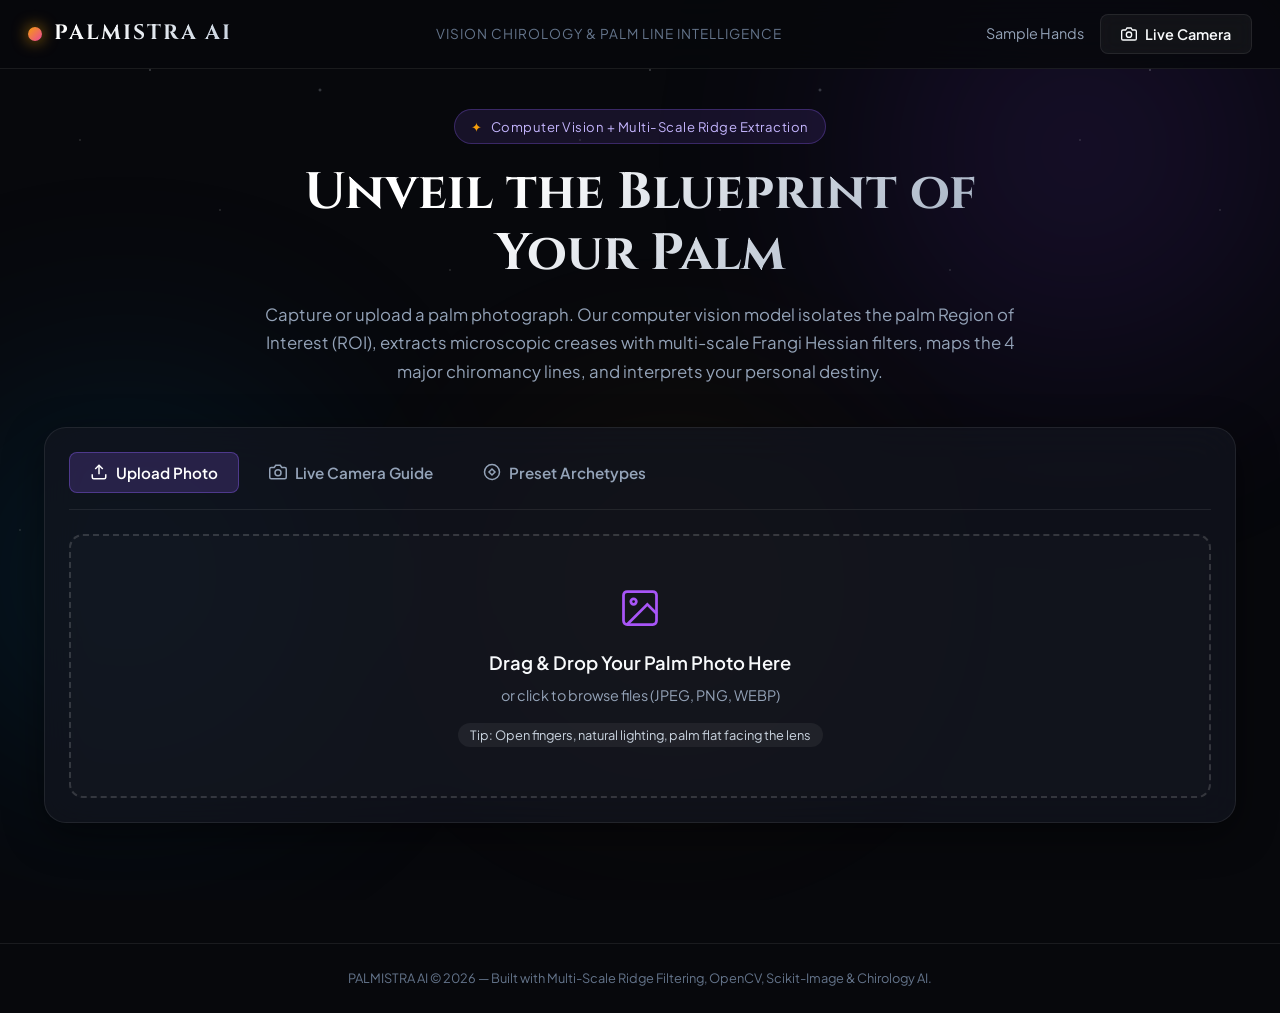
==== frontend/index.html @ b59d14ee "first commit" ====
<!DOCTYPE html>
<html lang="en">
<head>
  <meta charset="UTF-8">
  <meta name="viewport" content="width=device-width, initial-scale=1.0">
  <title>Palmistra AI | Celestial Palm Reading & Chirology Vision Model</title>
  <meta name="description" content="AI-powered palm reading model utilizing computer vision, multi-scale Frangi crease detection, and authentic chiromancy interpretation.">
  <link rel="preconnect" href="https://fonts.googleapis.com">
  <link rel="preconnect" href="https://fonts.gstatic.com" crossorigin>
  <link href="https://fonts.googleapis.com/css2?family=Cinzel:wght@400;600;700;900&family=Plus+Jakarta+Sans:wght@300;400;500;600;700&display=swap" rel="stylesheet">
  <link rel="stylesheet" href="style.css">
</head>
<body>
  <!-- Ambient Cosmic Background -->
  <div class="cosmos-bg">
    <div class="nebula nebula-1"></div>
    <div class="nebula nebula-2"></div>
    <div class="nebula nebula-3"></div>
    <div class="stars-particle-grid"></div>
  </div>

  <!-- Navigation Header -->
  <header class="app-header">
    <div class="header-content">
      <div class="brand-badge">
        <span class="celestial-orb"></span>
        <span class="brand-title">PALMISTRA AI</span>
      </div>
      <div class="header-tagline">Vision Chirology & Palm Line Intelligence</div>
      <div class="header-actions">
        <a href="#samples-section" class="nav-link">Sample Hands</a>
        <button id="btn-open-camera" class="btn-secondary">
          <svg width="16" height="16" viewBox="0 0 24 24" fill="none" stroke="currentColor" stroke-width="2"><path d="M23 19a2 2 0 0 1-2 2H3a2 2 0 0 1-2-2V8a2 2 0 0 1 2-2h4l2-3h6l2 3h4a2 2 0 0 1 2 2z"></path><circle cx="12" cy="13" r="4"></circle></svg>
          Live Camera
        </button>
      </div>
    </div>
  </header>

  <!-- Main Container -->
  <main class="main-container">

    <!-- Hero Intro Section -->
    <section class="hero-section">
      <div class="hero-pill">
        <span class="pill-sparkle">✦</span>
        <span>Computer Vision + Multi-Scale Ridge Extraction</span>
      </div>
      <h1 class="hero-heading">Unveil the Blueprint of Your Palm</h1>
      <p class="hero-description">
        Capture or upload a palm photograph. Our computer vision model isolates the palm Region of Interest (ROI), extracts microscopic creases with multi-scale Frangi Hessian filters, maps the 4 major chiromancy lines, and interprets your personal destiny.
      </p>
    </section>

    <!-- Interactive Input Hub -->
    <section class="input-hub" id="input-section">
      <div class="input-tabs">
        <button class="tab-btn active" id="tab-upload">
          <svg width="18" height="18" viewBox="0 0 24 24" fill="none" stroke="currentColor" stroke-width="2"><path d="M21 15v4a2 2 0 0 1-2 2H5a2 2 0 0 1-2-2v-4"></path><polyline points="17 8 12 3 7 8"></polyline><line x1="12" y1="3" x2="12" y2="15"></line></svg>
          Upload Photo
        </button>
        <button class="tab-btn" id="tab-camera">
          <svg width="18" height="18" viewBox="0 0 24 24" fill="none" stroke="currentColor" stroke-width="2"><path d="M23 19a2 2 0 0 1-2 2H3a2 2 0 0 1-2-2V8a2 2 0 0 1 2-2h4l2-3h6l2 3h4a2 2 0 0 1 2 2z"></path><circle cx="12" cy="13" r="4"></circle></svg>
          Live Camera Guide
        </button>
        <button class="tab-btn" id="tab-samples">
          <svg width="18" height="18" viewBox="0 0 24 24" fill="none" stroke="currentColor" stroke-width="2"><circle cx="12" cy="12" r="10"></circle><polygon points="12 8 8 12 12 16 16 12 12 8"></polygon></svg>
          Preset Archetypes
        </button>
      </div>

      <!-- Upload Panel -->
      <div class="tab-panel active" id="panel-upload">
        <div class="drop-zone" id="drop-zone">
          <input type="file" id="file-input" accept="image/*" class="file-hidden-input">
          <div class="drop-zone-icon">
            <svg width="44" height="44" viewBox="0 0 24 24" fill="none" stroke="currentColor" stroke-width="1.5"><rect x="3" y="3" width="18" height="18" rx="2" ry="2"></rect><circle cx="8.5" cy="8.5" r="1.5"></circle><polyline points="21 15 16 10 5 21"></polyline></svg>
          </div>
          <div class="drop-zone-title">Drag & Drop Your Palm Photo Here</div>
          <div class="drop-zone-subtitle">or click to browse files (JPEG, PNG, WEBP)</div>
          <div class="drop-zone-hint">
            <span>Tip: Open fingers, natural lighting, palm flat facing the lens</span>
          </div>
        </div>
      </div>

      <!-- Camera Panel -->
      <div class="tab-panel" id="panel-camera">
        <div class="camera-viewport-container">
          <video id="camera-feed" autoplay playsinline muted></video>
          <!-- Palm Alignment Overlay Guide -->
          <div class="palm-guide-overlay">
            <svg class="hand-silhouette-svg" viewBox="0 0 400 500">
              <path d="M 200 450 C 170 450, 160 380, 160 350 C 130 350, 100 330, 90 270 C 80 210, 110 180, 130 190 C 130 150, 140 100, 165 95 C 185 90, 190 140, 195 160 C 200 130, 205 70, 225 65 C 245 60, 250 120, 250 160 C 260 130, 275 85, 295 90 C 315 95, 310 150, 305 185 C 325 180, 345 190, 345 230 C 345 270, 320 350, 240 350 C 240 380, 230 450, 200 450 Z" 
                    fill="none" stroke="rgba(245, 166, 35, 0.65)" stroke-width="2" stroke-dasharray="8 6"/>
              <circle cx="200" cy="270" r="50" fill="none" stroke="rgba(6, 182, 212, 0.5)" stroke-width="1.5" stroke-dasharray="4 4"/>
              <text x="200" y="275" text-anchor="middle" fill="rgba(255,255,255,0.7)" font-size="12" font-family="sans-serif">Align Palm Center</text>
            </svg>
          </div>
          <div class="camera-controls">
            <button id="btn-start-camera" class="btn-primary">
              <svg width="16" height="16" viewBox="0 0 24 24" fill="none" stroke="currentColor" stroke-width="2"><polygon points="5 3 19 12 5 21 5 3"></polygon></svg>
              Start Camera
            </button>
            <button id="btn-capture-photo" class="btn-primary highlight" style="display:none;">
              <span class="btn-shimmer"></span>
              <svg width="18" height="18" viewBox="0 0 24 24" fill="none" stroke="currentColor" stroke-width="2"><circle cx="12" cy="12" r="10"></circle><circle cx="12" cy="12" r="3"></circle></svg>
              Capture & Read Palm
            </button>
            <button id="btn-stop-camera" class="btn-ghost" style="display:none;">Stop</button>
          </div>
        </div>
      </div>

      <!-- Preset Archetypes Panel -->
      <div class="tab-panel" id="panel-samples">
        <div class="samples-grid" id="samples-section">
          <!-- Earth Sample Card -->
          <div class="sample-card" data-sample="earth">
            <div class="sample-thumbnail">
              <img src="/samples/sample_earth_palm.png" alt="Earth Palm Archetype" loading="lazy">
              <span class="element-tag tag-earth">Earth</span>
            </div>
            <div class="sample-details">
              <h4>Earth Hand Archetype</h4>
              <p>Square palm with deep grounding lines, steady Life trajectory, and pragmatic stability.</p>
              <button class="btn-sample-select">Analyze Sample ✦</button>
            </div>
          </div>

          <!-- Air Sample Card -->
          <div class="sample-card" data-sample="air">
            <div class="sample-thumbnail">
              <img src="/samples/sample_air_palm.png" alt="Air Palm Archetype" loading="lazy">
              <span class="element-tag tag-air">Air</span>
            </div>
            <div class="sample-details">
              <h4>Air Hand Archetype</h4>
              <p>Balanced palm with an imaginative sloping Head line, gifted communicator, and sharp mental clarity.</p>
              <button class="btn-sample-select">Analyze Sample ✦</button>
            </div>
          </div>

          <!-- Fire Sample Card -->
          <div class="sample-card" data-sample="fire">
            <div class="sample-thumbnail">
              <img src="/samples/sample_fire_palm.png" alt="Fire Palm Archetype" loading="lazy">
              <span class="element-tag tag-fire">Fire</span>
            </div>
            <div class="sample-details">
              <h4>Fire Hand Archetype</h4>
              <p>Dynamic proportion, passionate Mount of Venus vitality, ambitious Fate trajectory, and bold leadership.</p>
              <button class="btn-sample-select">Analyze Sample ✦</button>
            </div>
          </div>
        </div>
      </div>
    </section>

    <!-- Scanning & Progress Animation Modal -->
    <div class="scanner-modal" id="scanner-modal" style="display:none;">
      <div class="scanner-card">
        <div class="scanner-orb-wrapper">
          <div class="scanner-orb"></div>
          <div class="scanner-beam"></div>
        </div>
        <h3 class="scanner-title">Scanning Palm Creases...</h3>
        <p class="scanner-status" id="scanner-status">Applying multi-scale Frangi Hessian ridge filtering...</p>
        <div class="scanner-progress-bar">
          <div class="scanner-progress-fill" id="scanner-progress-fill"></div>
        </div>
      </div>
    </div>

    <!-- Results Dashboard Section -->
    <section class="results-dashboard" id="results-dashboard" style="display:none;">
      
      <!-- Top Overview Bar -->
      <div class="results-header-card">
        <div class="elemental-archetype-box">
          <div class="archetype-badge-container">
            <span class="archetype-icon" id="res-element-icon">🔥</span>
            <div>
              <div class="archetype-eyebrow">DOMINANT ELEMENT</div>
              <h2 class="archetype-title" id="res-archetype-title">Fire Hand Archetype</h2>
            </div>
          </div>
          <p class="archetype-motto" id="res-archetype-motto">"Passionate courage, magnetic leadership, and radiant inspiration."</p>
          <div class="strengths-chips" id="res-strengths-chips">
            <!-- Dynamic Chips -->
          </div>
        </div>

        <div class="harmony-score-box">
          <div class="harmony-circle-gauge">
            <svg viewBox="0 0 100 100" class="circle-svg">
              <circle class="circle-bg" cx="50" cy="50" r="42"></circle>
              <circle class="circle-fill" id="gauge-harmony-fill" cx="50" cy="50" r="42"></circle>
            </svg>
            <div class="circle-text">
              <span class="circle-number" id="res-overall-harmony">88</span>
              <span class="circle-label">HARMONY</span>
            </div>
          </div>
          <div class="harmony-metrics-stack">
            <div class="mini-metric">
              <span class="metric-name">Vitality</span>
              <div class="mini-bar"><div class="mini-fill fill-life" id="bar-vitality"></div></div>
              <span class="metric-val" id="val-vitality">85</span>
            </div>
            <div class="mini-metric">
              <span class="metric-name">Intellect</span>
              <div class="mini-bar"><div class="mini-fill fill-head" id="bar-intellect"></div></div>
              <span class="metric-val" id="val-intellect">90</span>
            </div>
            <div class="mini-metric">
              <span class="metric-name">Emotion</span>
              <div class="mini-bar"><div class="mini-fill fill-heart" id="bar-emotion"></div></div>
              <span class="metric-val" id="val-emotion">82</span>
            </div>
            <div class="mini-metric">
              <span class="metric-name">Destiny</span>
              <div class="mini-bar"><div class="mini-fill fill-fate" id="bar-destiny"></div></div>
              <span class="metric-val" id="val-destiny">78</span>
            </div>
          </div>
        </div>
      </div>

      <!-- Main Visualizer & Reading Columns -->
      <div class="dashboard-grid">
        
        <!-- Left: Interactive Vision Studio Canvas -->
        <div class="studio-card">
          <div class="studio-header">
            <div class="studio-title-group">
              <svg width="18" height="18" viewBox="0 0 24 24" fill="none" stroke="currentColor" stroke-width="2"><path d="M1 12s4-8 11-8 11 8 11 8-4 8-11 8-11-8-11-8z"></path><circle cx="12" cy="12" r="3"></circle></svg>
              <span>Vision Extraction Studio</span>
            </div>

            <!-- View Switcher -->
            <div class="view-switcher">
              <button class="view-btn active" data-view="overlay">Overlay</button>
              <button class="view-btn" data-view="ridge">Ridge Map</button>
              <button class="view-btn" data-view="blueprint">Blueprint</button>
              <button class="view-btn" data-view="roi">Palm ROI</button>
            </div>
          </div>

          <!-- Canvas Display Container -->
          <div class="canvas-viewport" id="canvas-viewport">
            <img id="active-visual-img" src="" alt="Palm Analysis Visualization">
            
            <!-- Interactive SVG Overlay Layer for Lines & Hover Tooltips -->
            <svg id="interactive-svg-overlay" viewBox="0 0 512 512">
              <g id="svg-mounts-group"></g>
              <g id="svg-lines-group"></g>
            </svg>

            <!-- Floating Hover Tooltip -->
            <div class="canvas-tooltip" id="canvas-tooltip" style="display:none;"></div>
          </div>

          <!-- Interactive Layer Filter Toggles -->
          <div class="layer-toggles-bar">
            <span class="toggles-label">Visible Layers:</span>
            <label class="toggle-pill pill-heart">
              <input type="checkbox" id="toggle-heart" checked>
              <span class="dot"></span> Heart Line
            </label>
            <label class="toggle-pill pill-head">
              <input type="checkbox" id="toggle-head" checked>
              <span class="dot"></span> Head Line
            </label>
            <label class="toggle-pill pill-life">
              <input type="checkbox" id="toggle-life" checked>
              <span class="dot"></span> Life Line
            </label>
            <label class="toggle-pill pill-fate">
              <input type="checkbox" id="toggle-fate" checked>
              <span class="dot"></span> Fate Line
            </label>
            <label class="toggle-pill pill-mounts">
              <input type="checkbox" id="toggle-mounts" checked>
              <span class="dot"></span> Mounts
            </label>
          </div>
        </div>

        <!-- Right: Chiromancy Reading Column -->
        <div class="readings-stack">

          <!-- Life Line Card -->
          <div class="reading-card border-life">
            <div class="card-head">
              <div class="card-title-group">
                <span class="line-indicator dot-life"></span>
                <h3>Life Line (Vitality & Path)</h3>
              </div>
              <div class="clarity-chip" id="life-clarity">Deep & Clear</div>
            </div>
            <div class="card-metric-strip">
              <span>Curvature: <strong id="life-curvature">1.18</strong></span>
              <span>Normalized Length: <strong id="life-length">82%</strong></span>
              <span>Score: <strong id="life-score">92/100</strong></span>
            </div>
            <p class="reading-body" id="life-summary">Loading interpretation...</p>
          </div>

          <!-- Head Line Card -->
          <div class="reading-card border-head">
            <div class="card-head">
              <div class="card-title-group">
                <span class="line-indicator dot-head"></span>
                <h3>Head Line (Wisdom & Intellect)</h3>
              </div>
              <div class="clarity-chip" id="head-clarity">Well-Defined</div>
            </div>
            <div class="card-metric-strip">
              <span>Trajectory: <strong id="head-slope">Gentle Slope</strong></span>
              <span>Curvature: <strong id="head-curvature">1.08</strong></span>
              <span>Score: <strong id="head-score">88/100</strong></span>
            </div>
            <p class="reading-body" id="head-summary">Loading interpretation...</p>
          </div>

          <!-- Heart Line Card -->
          <div class="reading-card border-heart">
            <div class="card-head">
              <div class="card-title-group">
                <span class="line-indicator dot-heart"></span>
                <h3>Heart Line (Love & Emotions)</h3>
              </div>
              <div class="clarity-chip" id="heart-clarity">Prominent</div>
            </div>
            <div class="card-metric-strip">
              <span>Romantic Style: <strong id="heart-style">Idealistic</strong></span>
              <span>Curvature: <strong id="heart-curvature">1.15</strong></span>
              <span>Score: <strong id="heart-score">85/100</strong></span>
            </div>
            <p class="reading-body" id="heart-summary">Loading interpretation...</p>
          </div>

          <!-- Fate Line Card -->
          <div class="reading-card border-fate">
            <div class="card-head">
              <div class="card-title-group">
                <span class="line-indicator dot-fate"></span>
                <h3>Fate Line (Destiny & Vocation)</h3>
              </div>
              <div class="clarity-chip" id="fate-clarity">Clear</div>
            </div>
            <div class="card-metric-strip">
              <span>Vocation: <strong id="fate-vocation">Autonomous</strong></span>
              <span>Continuity: <strong id="fate-continuity">Continuous</strong></span>
              <span>Score: <strong id="fate-score">78/100</strong></span>
            </div>
            <p class="reading-body" id="fate-summary">Loading interpretation...</p>
          </div>

        </div>
      </div>

      <!-- Lower Cards: Mounts of the Palm & Auspicious Signs -->
      <div class="lower-insights-grid">
        
        <!-- Palm Mounts Card -->
        <div class="insight-card">
          <div class="insight-header">
            <svg width="20" height="20" viewBox="0 0 24 24" fill="none" stroke="currentColor" stroke-width="2"><circle cx="12" cy="12" r="10"></circle><path d="M12 2a14.5 14.5 0 0 0 0 20 14.5 14.5 0 0 0 0-20"></path><path d="M2 12h20"></path></svg>
            <h3>Chirological Palm Mounts</h3>
          </div>
          <div class="mounts-list" id="mounts-list-container">
            <!-- Mount items populated dynamically -->
          </div>
        </div>

        <!-- Auspicious Signs & Guidance Card -->
        <div class="insight-card">
          <div class="insight-header">
            <svg width="20" height="20" viewBox="0 0 24 24" fill="none" stroke="currentColor" stroke-width="2"><polygon points="12 2 15.09 8.26 22 9.27 17 14.14 18.18 21.02 12 17.77 5.82 21.02 7 14.14 2 9.27 8.91 8.26 12 2"></polygon></svg>
            <h3>Auspicious Markings & Guidance</h3>
          </div>
          <div class="signs-list" id="signs-list-container">
            <!-- Signs populated dynamically -->
          </div>
          <div class="guidance-box">
            <h4>Celestial Mindful Advice</h4>
            <ul id="guidance-list">
              <!-- Guidance items -->
            </ul>
          </div>
        </div>

      </div>

      <!-- Action Footer -->
      <div class="results-actions-bar">
        <button id="btn-print-report" class="btn-secondary">
          <svg width="16" height="16" viewBox="0 0 24 24" fill="none" stroke="currentColor" stroke-width="2"><polyline points="6 9 6 2 18 2 18 9"></polyline><path d="M6 18H4a2 2 0 0 1-2-2v-5a2 2 0 0 1 2-2h16a2 2 0 0 1 2 2v5a2 2 0 0 1-2 2h-2"></path><rect x="6" y="14" width="12" height="8"></rect></svg>
          Print / Save PDF Report
        </button>
        <button id="btn-read-another" class="btn-primary">
          <svg width="16" height="16" viewBox="0 0 24 24" fill="none" stroke="currentColor" stroke-width="2"><path d="M1 4v6h6"></path><path d="M3.51 15a9 9 0 1 0 2.13-9.36L1 10"></path></svg>
          Read Another Palm
        </button>
      </div>

    </section>

  </main>

  <!-- Footer -->
  <footer class="app-footer">
    <div>PALMISTRA AI &copy; 2026 &mdash; Built with Multi-Scale Ridge Filtering, OpenCV, Scikit-Image & Chirology AI.</div>
  </footer>

  <script src="app.js"></script>
</body>
</html>
---- frontend/style.css ----
/* ==========================================================================
   PALMISTRA AI - Celestial Design System & Cosmic Glassmorphism Stylesheet
   ========================================================================== */

:root {
  --bg-cosmos: #07080c;
  --bg-surface: #0e1017;
  --bg-card: rgba(18, 21, 31, 0.72);
  --bg-card-hover: rgba(26, 30, 46, 0.85);
  --border-subtle: rgba(255, 255, 255, 0.08);
  --border-glow: rgba(139, 92, 246, 0.35);

  --text-primary: #f8fafc;
  --text-secondary: #94a3b8;
  --text-muted: #64748b;

  /* Chirological Line Accents */
  --color-heart: #f43f5e;
  --color-head: #0ea5e9;
  --color-life: #10b981;
  --color-fate: #f59e0b;
  --color-mount: #a855f7;

  /* Ethereal Glows */
  --glow-primary: rgba(139, 92, 246, 0.4);
  --glow-gold: rgba(245, 158, 11, 0.35);

  --font-heading: 'Cinzel', serif;
  --font-body: 'Plus Jakarta Sans', -apple-system, BlinkMacSystemFont, sans-serif;
  --radius-sm: 8px;
  --radius-md: 14px;
  --radius-lg: 22px;
  --radius-full: 9999px;
  --transition: all 0.28s cubic-bezier(0.16, 1, 0.3, 1);
}

* {
  box-sizing: border-box;
  margin: 0;
  padding: 0;
}

body {
  background-color: var(--bg-cosmos);
  color: var(--text-primary);
  font-family: var(--font-body);
  min-height: 100vh;
  line-height: 1.6;
  overflow-x: hidden;
  position: relative;
}

/* ==========================================================================
   Celestial Ambient Cosmos Background
   ========================================================================== */
.cosmos-bg {
  position: fixed;
  top: 0;
  left: 0;
  width: 100vw;
  height: 100vh;
  pointer-events: none;
  z-index: 0;
  overflow: hidden;
}

.nebula {
  position: absolute;
  border-radius: 50%;
  filter: blur(120px);
  opacity: 0.22;
  animation: floatOrb 22s infinite alternate ease-in-out;
}

.nebula-1 {
  width: 600px;
  height: 600px;
  background: radial-gradient(circle, #7c3aed 0%, transparent 70%);
  top: -150px;
  right: -100px;
}

.nebula-2 {
  width: 550px;
  height: 550px;
  background: radial-gradient(circle, #0284c7 0%, transparent 70%);
  bottom: 50px;
  left: -150px;
  animation-duration: 28s;
}

.nebula-3 {
  width: 450px;
  height: 450px;
  background: radial-gradient(circle, #f59e0b 0%, transparent 70%);
  top: 40%;
  left: 35%;
  opacity: 0.12;
  animation-duration: 34s;
}

.stars-particle-grid {
  position: absolute;
  inset: 0;
  background-image: 
    radial-gradient(1px 1px at 20px 30px, #ffffff, rgba(0,0,0,0)),
    radial-gradient(1px 1px at 80px 140px, #ffffff, rgba(0,0,0,0)),
    radial-gradient(1.5px 1.5px at 150px 70px, #e2e8f0, rgba(0,0,0,0)),
    radial-gradient(1px 1px at 220px 210px, #ffffff, rgba(0,0,0,0)),
    radial-gradient(2px 2px at 320px 90px, #cbd5e1, rgba(0,0,0,0)),
    radial-gradient(1px 1px at 450px 270px, #ffffff, rgba(0,0,0,0));
  background-repeat: repeat;
  background-size: 500px 500px;
  opacity: 0.35;
}

@keyframes floatOrb {
  0% { transform: translate(0, 0) scale(1); }
  50% { transform: translate(40px, 60px) scale(1.12); }
  100% { transform: translate(-30px, -40px) scale(0.95); }
}

/* ==========================================================================
   Header Bar
   ========================================================================== */
.app-header {
  position: sticky;
  top: 0;
  z-index: 50;
  backdrop-filter: blur(20px);
  -webkit-backdrop-filter: blur(20px);
  background: rgba(7, 8, 12, 0.82);
  border-bottom: 1px solid var(--border-subtle);
  padding: 14px 28px;
}

.header-content {
  max-width: 1280px;
  margin: 0 auto;
  display: flex;
  align-items: center;
  justify-content: space-between;
}

.brand-badge {
  display: flex;
  align-items: center;
  gap: 12px;
}

.celestial-orb {
  width: 14px;
  height: 14px;
  border-radius: 50%;
  background: linear-gradient(135deg, #f59e0b, #ec4899);
  box-shadow: 0 0 16px rgba(245, 158, 11, 0.8);
  animation: pulseOrb 3s infinite ease-in-out;
}

@keyframes pulseOrb {
  0%, 100% { transform: scale(1); opacity: 0.9; }
  50% { transform: scale(1.3); opacity: 1; box-shadow: 0 0 22px rgba(245, 158, 11, 1); }
}

.brand-title {
  font-family: var(--font-heading);
  font-size: 1.3rem;
  font-weight: 700;
  letter-spacing: 2px;
  background: linear-gradient(to right, #ffffff, #cbd5e1);
  -webkit-background-clip: text;
  -webkit-text-fill-color: transparent;
}

.header-tagline {
  font-size: 0.85rem;
  color: var(--text-muted);
  letter-spacing: 1px;
  text-transform: uppercase;
  display: none;
}

@media (min-width: 768px) {
  .header-tagline { display: block; }
}

.header-actions {
  display: flex;
  align-items: center;
  gap: 16px;
}

.nav-link {
  color: var(--text-secondary);
  text-decoration: none;
  font-size: 0.9rem;
  transition: var(--transition);
}

.nav-link:hover {
  color: var(--text-primary);
}

/* ==========================================================================
   Buttons & Micro-interactions
   ========================================================================== */
.btn-primary, .btn-secondary, .btn-ghost {
  display: inline-flex;
  align-items: center;
  justify-content: center;
  gap: 8px;
  padding: 10px 20px;
  font-family: var(--font-body);
  font-size: 0.9rem;
  font-weight: 600;
  border-radius: var(--radius-sm);
  cursor: pointer;
  transition: var(--transition);
  border: 1px solid transparent;
  outline: none;
  position: relative;
  overflow: hidden;
}

.btn-primary {
  background: linear-gradient(135deg, #7c3aed 0%, #4f46e5 100%);
  color: #ffffff;
  box-shadow: 0 4px 18px rgba(124, 58, 237, 0.4);
}

.btn-primary:hover {
  transform: translateY(-2px);
  box-shadow: 0 6px 24px rgba(124, 58, 237, 0.6);
}

.btn-primary.highlight {
  background: linear-gradient(135deg, #f59e0b 0%, #d97706 100%);
  box-shadow: 0 4px 20px rgba(245, 158, 11, 0.4);
}

.btn-primary.highlight:hover {
  box-shadow: 0 6px 28px rgba(245, 158, 11, 0.65);
}

.btn-shimmer {
  position: absolute;
  top: 0;
  left: -100%;
  width: 50%;
  height: 100%;
  background: linear-gradient(90deg, transparent, rgba(255,255,255,0.35), transparent);
  transform: skewX(-20deg);
  animation: shimmer 3s infinite;
}

@keyframes shimmer {
  0% { left: -100%; }
  25%, 100% { left: 200%; }
}

.btn-secondary {
  background: rgba(255, 255, 255, 0.05);
  color: var(--text-primary);
  border: 1px solid var(--border-subtle);
  backdrop-filter: blur(8px);
}

.btn-secondary:hover {
  background: rgba(255, 255, 255, 0.1);
  border-color: rgba(255, 255, 255, 0.2);
  transform: translateY(-2px);
}

.btn-ghost {
  background: transparent;
  color: var(--text-secondary);
}

.btn-ghost:hover {
  color: var(--text-primary);
}

/* ==========================================================================
   Main Layout & Hero Section
   ========================================================================== */
.main-container {
  position: relative;
  z-index: 10;
  max-width: 1240px;
  margin: 0 auto;
  padding: 40px 24px 80px;
}

.hero-section {
  text-align: center;
  max-width: 780px;
  margin: 0 auto 40px;
}

.hero-pill {
  display: inline-flex;
  align-items: center;
  gap: 8px;
  background: rgba(139, 92, 246, 0.12);
  border: 1px solid rgba(139, 92, 246, 0.3);
  padding: 6px 16px;
  border-radius: var(--radius-full);
  font-size: 0.82rem;
  color: #c4b5fd;
  margin-bottom: 18px;
  letter-spacing: 0.5px;
}

.pill-sparkle {
  color: #f59e0b;
}

.hero-heading {
  font-family: var(--font-heading);
  font-size: clamp(2rem, 4vw, 3.2rem);
  font-weight: 700;
  line-height: 1.2;
  margin-bottom: 16px;
  background: linear-gradient(135deg, #ffffff 30%, #94a3b8 100%);
  -webkit-background-clip: text;
  -webkit-text-fill-color: transparent;
}

.hero-description {
  font-size: 1.05rem;
  color: var(--text-secondary);
  line-height: 1.7;
}

/* ==========================================================================
   Interactive Input Hub (Tabs, Drop Zone, Camera, Samples)
   ========================================================================== */
.input-hub {
  background: var(--bg-card);
  border: 1px solid var(--border-subtle);
  border-radius: var(--radius-lg);
  padding: 24px;
  backdrop-filter: blur(20px);
  -webkit-backdrop-filter: blur(20px);
  box-shadow: 0 12px 40px rgba(0, 0, 0, 0.45);
  margin-bottom: 40px;
  transition: var(--transition);
}

.input-tabs {
  display: flex;
  gap: 10px;
  border-bottom: 1px solid var(--border-subtle);
  padding-bottom: 16px;
  margin-bottom: 24px;
}

.tab-btn {
  background: transparent;
  border: none;
  color: var(--text-secondary);
  font-family: var(--font-body);
  font-size: 0.95rem;
  font-weight: 600;
  padding: 10px 20px;
  border-radius: var(--radius-sm);
  display: flex;
  align-items: center;
  gap: 8px;
  cursor: pointer;
  transition: var(--transition);
}

.tab-btn:hover {
  color: var(--text-primary);
  background: rgba(255, 255, 255, 0.04);
}

.tab-btn.active {
  color: #ffffff;
  background: rgba(139, 92, 246, 0.2);
  border: 1px solid rgba(139, 92, 246, 0.4);
}

.tab-panel {
  display: none;
  animation: fadeIn 0.3s ease;
}

.tab-panel.active {
  display: block;
}

@keyframes fadeIn {
  from { opacity: 0; transform: translateY(6px); }
  to { opacity: 1; transform: translateY(0); }
}

/* Drop Zone */
.drop-zone {
  border: 2px dashed rgba(255, 255, 255, 0.15);
  border-radius: var(--radius-md);
  padding: 50px 20px;
  text-align: center;
  cursor: pointer;
  transition: var(--transition);
  background: rgba(255, 255, 255, 0.015);
  position: relative;
}

.drop-zone:hover, .drop-zone.drag-over {
  border-color: #8b5cf6;
  background: rgba(139, 92, 246, 0.06);
  transform: scale(1.005);
}

.file-hidden-input {
  position: absolute;
  inset: 0;
  opacity: 0;
  cursor: pointer;
  width: 100%;
  height: 100%;
}

.drop-zone-icon {
  color: #a855f7;
  margin-bottom: 12px;
}

.drop-zone-title {
  font-size: 1.15rem;
  font-weight: 600;
  color: var(--text-primary);
  margin-bottom: 6px;
}

.drop-zone-subtitle {
  font-size: 0.9rem;
  color: var(--text-secondary);
  margin-bottom: 14px;
}

.drop-zone-hint span {
  font-size: 0.8rem;
  color: #cbd5e1;
  background: rgba(255, 255, 255, 0.06);
  padding: 4px 12px;
  border-radius: var(--radius-full);
}

/* Camera Viewport */
.camera-viewport-container {
  position: relative;
  max-width: 540px;
  margin: 0 auto;
  border-radius: var(--radius-md);
  overflow: hidden;
  background: #000000;
  border: 1px solid var(--border-subtle);
  aspect-ratio: 4 / 5;
  display: flex;
  align-items: center;
  justify-content: center;
}

#camera-feed {
  width: 100%;
  height: 100%;
  object-fit: cover;
  transform: scaleX(-1); /* Mirror view for natural camera posture */
}

.palm-guide-overlay {
  position: absolute;
  inset: 0;
  pointer-events: none;
  display: flex;
  align-items: center;
  justify-content: center;
}

.hand-silhouette-svg {
  width: 85%;
  height: 85%;
}

.camera-controls {
  position: absolute;
  bottom: 20px;
  left: 0;
  right: 0;
  display: flex;
  justify-content: center;
  gap: 12px;
  z-index: 20;
}

/* Samples Grid */
.samples-grid {
  display: grid;
  grid-template-columns: repeat(auto-fit, minmax(240px, 1fr));
  gap: 20px;
}

.sample-card {
  background: rgba(255, 255, 255, 0.03);
  border: 1px solid var(--border-subtle);
  border-radius: var(--radius-md);
  overflow: hidden;
  cursor: pointer;
  transition: var(--transition);
  display: flex;
  flex-direction: column;
}

.sample-card:hover {
  transform: translateY(-4px);
  border-color: rgba(139, 92, 246, 0.5);
  box-shadow: 0 10px 28px rgba(0,0,0,0.5);
  background: rgba(255, 255, 255, 0.05);
}

.sample-thumbnail {
  position: relative;
  width: 100%;
  aspect-ratio: 1;
  background: #050608;
  overflow: hidden;
}

.sample-thumbnail img {
  width: 100%;
  height: 100%;
  object-fit: cover;
  transition: transform 0.4s ease;
}

.sample-card:hover .sample-thumbnail img {
  transform: scale(1.05);
}

.element-tag {
  position: absolute;
  top: 10px;
  right: 10px;
  font-size: 0.75rem;
  font-weight: 700;
  text-transform: uppercase;
  letter-spacing: 0.5px;
  padding: 4px 10px;
  border-radius: var(--radius-full);
}

.tag-earth { background: rgba(16, 185, 129, 0.2); color: #34d399; border: 1px solid #10b981; }
.tag-air { background: rgba(14, 165, 233, 0.2); color: #38bdf8; border: 1px solid #0ea5e9; }
.tag-fire { background: rgba(245, 158, 11, 0.2); color: #fbbf24; border: 1px solid #f59e0b; }

.sample-details {
  padding: 16px;
  display: flex;
  flex-direction: column;
  flex-grow: 1;
}

.sample-details h4 {
  font-family: var(--font-heading);
  font-size: 1.05rem;
  margin-bottom: 8px;
  color: var(--text-primary);
}

.sample-details p {
  font-size: 0.85rem;
  color: var(--text-secondary);
  line-height: 1.5;
  margin-bottom: 16px;
  flex-grow: 1;
}

.btn-sample-select {
  background: rgba(139, 92, 246, 0.15);
  color: #c4b5fd;
  border: 1px solid rgba(139, 92, 246, 0.3);
  padding: 8px 14px;
  border-radius: var(--radius-sm);
  font-size: 0.85rem;
  font-weight: 600;
  cursor: pointer;
  transition: var(--transition);
  width: 100%;
}

.btn-sample-select:hover {
  background: rgba(139, 92, 246, 0.3);
  color: #ffffff;
}

/* ==========================================================================
   Scanner Animation Modal
   ========================================================================== */
.scanner-modal {
  position: fixed;
  inset: 0;
  background: rgba(7, 8, 12, 0.85);
  backdrop-filter: blur(14px);
  display: flex;
  align-items: center;
  justify-content: center;
  z-index: 100;
}

.scanner-card {
  background: var(--bg-surface);
  border: 1px solid var(--border-glow);
  box-shadow: 0 0 50px rgba(139, 92, 246, 0.3);
  border-radius: var(--radius-lg);
  padding: 36px 40px;
  text-align: center;
  max-width: 440px;
  width: 90%;
}

.scanner-orb-wrapper {
  position: relative;
  width: 80px;
  height: 80px;
  margin: 0 auto 24px;
}

.scanner-orb {
  width: 80px;
  height: 80px;
  border-radius: 50%;
  border: 3px solid #8b5cf6;
  border-top-color: transparent;
  animation: spinOrb 1.2s infinite linear;
}

.scanner-beam {
  position: absolute;
  top: 50%;
  left: 0;
  right: 0;
  height: 2px;
  background: #f59e0b;
  box-shadow: 0 0 12px #f59e0b;
  animation: scanBeam 2s infinite ease-in-out alternate;
}

@keyframes spinOrb {
  to { transform: rotate(360deg); }
}

@keyframes scanBeam {
  0% { transform: translateY(-30px); opacity: 0.4; }
  100% { transform: translateY(30px); opacity: 1; }
}

.scanner-title {
  font-family: var(--font-heading);
  font-size: 1.3rem;
  margin-bottom: 8px;
}

.scanner-status {
  font-size: 0.9rem;
  color: var(--text-secondary);
  margin-bottom: 20px;
  min-height: 24px;
}

.scanner-progress-bar {
  width: 100%;
  height: 6px;
  background: rgba(255, 255, 255, 0.1);
  border-radius: var(--radius-full);
  overflow: hidden;
}

.scanner-progress-fill {
  height: 100%;
  width: 0%;
  background: linear-gradient(90deg, #8b5cf6, #ec4899, #f59e0b);
  transition: width 0.35s ease;
}

/* ==========================================================================
   Results Dashboard
   ========================================================================== */
.results-dashboard {
  animation: fadeIn 0.5s ease-out;
}

/* Overview Bar */
.results-header-card {
  background: var(--bg-card);
  border: 1px solid var(--border-subtle);
  border-radius: var(--radius-lg);
  padding: 28px;
  backdrop-filter: blur(16px);
  margin-bottom: 30px;
  display: grid;
  grid-template-columns: 1fr;
  gap: 28px;
}

@media (min-width: 860px) {
  .results-header-card {
    grid-template-columns: 1.4fr 1fr;
    align-items: center;
  }
}

.archetype-badge-container {
  display: flex;
  align-items: center;
  gap: 16px;
  margin-bottom: 12px;
}

.archetype-icon {
  font-size: 2.2rem;
  width: 56px;
  height: 56px;
  display: flex;
  align-items: center;
  justify-content: center;
  background: rgba(255, 255, 255, 0.05);
  border-radius: var(--radius-md);
  border: 1px solid var(--border-subtle);
}

.archetype-eyebrow {
  font-size: 0.75rem;
  letter-spacing: 1.5px;
  color: #a855f7;
  font-weight: 700;
}

.archetype-title {
  font-family: var(--font-heading);
  font-size: 1.6rem;
  font-weight: 700;
}

.archetype-motto {
  font-size: 0.95rem;
  color: var(--text-secondary);
  font-style: italic;
  margin-bottom: 14px;
}

.strengths-chips {
  display: flex;
  flex-wrap: wrap;
  gap: 8px;
}

.strength-chip {
  font-size: 0.8rem;
  background: rgba(255, 255, 255, 0.06);
  border: 1px solid rgba(255, 255, 255, 0.1);
  padding: 4px 12px;
  border-radius: var(--radius-full);
  color: #e2e8f0;
}

/* Harmony Score Box */
.harmony-score-box {
  display: flex;
  align-items: center;
  gap: 24px;
  background: rgba(0, 0, 0, 0.25);
  border: 1px solid var(--border-subtle);
  border-radius: var(--radius-md);
  padding: 20px;
}

.harmony-circle-gauge {
  position: relative;
  width: 110px;
  height: 110px;
  flex-shrink: 0;
}

.circle-svg {
  width: 100%;
  height: 100%;
  transform: rotate(-90deg);
}

.circle-bg {
  fill: none;
  stroke: rgba(255, 255, 255, 0.08);
  stroke-width: 8;
}

.circle-fill {
  fill: none;
  stroke: url(#gradient-harmony);
  stroke: #8b5cf6;
  stroke-width: 8;
  stroke-linecap: round;
  stroke-dasharray: 264;
  stroke-dashoffset: 60;
  transition: stroke-dashoffset 1s ease;
}

.circle-text {
  position: absolute;
  inset: 0;
  display: flex;
  flex-direction: column;
  align-items: center;
  justify-content: center;
}

.circle-number {
  font-family: var(--font-heading);
  font-size: 1.6rem;
  font-weight: 700;
  color: #ffffff;
}

.circle-label {
  font-size: 0.65rem;
  letter-spacing: 1px;
  color: var(--text-muted);
}

.harmony-metrics-stack {
  display: flex;
  flex-direction: column;
  gap: 10px;
  flex-grow: 1;
}

.mini-metric {
  display: flex;
  align-items: center;
  gap: 10px;
  font-size: 0.8rem;
}

.metric-name {
  width: 55px;
  color: var(--text-secondary);
}

.mini-bar {
  flex-grow: 1;
  height: 6px;
  background: rgba(255, 255, 255, 0.1);
  border-radius: var(--radius-full);
  overflow: hidden;
}

.mini-fill {
  height: 100%;
  width: 70%;
  border-radius: var(--radius-full);
  transition: width 0.8s ease;
}

.fill-life { background: var(--color-life); }
.fill-head { background: var(--color-head); }
.fill-heart { background: var(--color-heart); }
.fill-fate { background: var(--color-fate); }

.metric-val {
  width: 25px;
  font-weight: 600;
  text-align: right;
  color: var(--text-primary);
}

/* ==========================================================================
   Dashboard Grid (Studio & Readings)
   ========================================================================== */
.dashboard-grid {
  display: grid;
  grid-template-columns: 1fr;
  gap: 30px;
  margin-bottom: 30px;
}

@media (min-width: 960px) {
  .dashboard-grid {
    grid-template-columns: 1.15fr 1fr;
  }
}

/* Vision Studio Card */
.studio-card {
  background: var(--bg-card);
  border: 1px solid var(--border-subtle);
  border-radius: var(--radius-lg);
  padding: 22px;
  backdrop-filter: blur(16px);
  display: flex;
  flex-direction: column;
}

.studio-header {
  display: flex;
  align-items: center;
  justify-content: space-between;
  margin-bottom: 16px;
  flex-wrap: wrap;
  gap: 12px;
}

.studio-title-group {
  display: flex;
  align-items: center;
  gap: 8px;
  font-family: var(--font-heading);
  font-size: 1.1rem;
  font-weight: 600;
}

.view-switcher {
  display: flex;
  background: rgba(0, 0, 0, 0.35);
  border-radius: var(--radius-sm);
  padding: 4px;
  gap: 4px;
}

.view-btn {
  background: transparent;
  border: none;
  color: var(--text-secondary);
  font-family: var(--font-body);
  font-size: 0.8rem;
  font-weight: 600;
  padding: 6px 12px;
  border-radius: 6px;
  cursor: pointer;
  transition: var(--transition);
}

.view-btn.active {
  background: rgba(139, 92, 246, 0.3);
  color: #ffffff;
}

/* Canvas Viewport */
.canvas-viewport {
  position: relative;
  width: 100%;
  aspect-ratio: 1;
  background: #000000;
  border-radius: var(--radius-md);
  overflow: hidden;
  border: 1px solid var(--border-subtle);
  display: flex;
  align-items: center;
  justify-content: center;
  margin-bottom: 16px;
}

#active-visual-img {
  width: 100%;
  height: 100%;
  object-fit: contain;
}

#interactive-svg-overlay {
  position: absolute;
  inset: 0;
  width: 100%;
  height: 100%;
  pointer-events: all;
}

.svg-interactive-line {
  fill: none;
  stroke-linecap: round;
  stroke-linejoin: round;
  cursor: pointer;
  transition: stroke-width 0.2s ease, filter 0.2s ease;
}

.svg-interactive-line:hover {
  stroke-width: 6px !important;
  filter: drop-shadow(0 0 8px currentColor);
}

.svg-mount-circle {
  cursor: pointer;
  transition: var(--transition);
}

.svg-mount-circle:hover {
  fill-opacity: 0.5 !important;
  transform: scale(1.1);
  transform-origin: center;
}

.canvas-tooltip {
  position: absolute;
  background: rgba(15, 18, 28, 0.94);
  border: 1px solid var(--border-glow);
  padding: 8px 14px;
  border-radius: var(--radius-sm);
  font-size: 0.82rem;
  color: #ffffff;
  pointer-events: none;
  box-shadow: 0 4px 20px rgba(0, 0, 0, 0.6);
  z-index: 30;
  max-width: 220px;
}

/* Layer Filter Toggles */
.layer-toggles-bar {
  display: flex;
  align-items: center;
  gap: 12px;
  flex-wrap: wrap;
  padding-top: 10px;
  border-top: 1px solid var(--border-subtle);
}

.toggles-label {
  font-size: 0.8rem;
  color: var(--text-muted);
}

.toggle-pill {
  display: inline-flex;
  align-items: center;
  gap: 6px;
  font-size: 0.8rem;
  cursor: pointer;
  user-select: none;
  background: rgba(255, 255, 255, 0.04);
  padding: 4px 10px;
  border-radius: var(--radius-full);
  border: 1px solid var(--border-subtle);
  transition: var(--transition);
}

.toggle-pill input {
  display: none;
}

.toggle-pill .dot {
  width: 8px;
  height: 8px;
  border-radius: 50%;
}

.pill-heart .dot { background: var(--color-heart); }
.pill-head .dot { background: var(--color-head); }
.pill-life .dot { background: var(--color-life); }
.pill-fate .dot { background: var(--color-fate); }
.pill-mounts .dot { background: var(--color-mount); }

.toggle-pill:has(input:checked) {
  background: rgba(255, 255, 255, 0.1);
  border-color: rgba(255, 255, 255, 0.25);
}

/* ==========================================================================
   Readings Stack
   ========================================================================== */
.readings-stack {
  display: flex;
  flex-direction: column;
  gap: 18px;
}

.reading-card {
  background: var(--bg-card);
  border: 1px solid var(--border-subtle);
  border-radius: var(--radius-md);
  padding: 20px;
  backdrop-filter: blur(16px);
  position: relative;
  overflow: hidden;
  transition: var(--transition);
}

.reading-card:hover {
  background: var(--bg-card-hover);
  transform: translateX(4px);
}

.reading-card::before {
  content: '';
  position: absolute;
  top: 0;
  left: 0;
  bottom: 0;
  width: 4px;
}

.border-life::before { background: var(--color-life); }
.border-head::before { background: var(--color-head); }
.border-heart::before { background: var(--color-heart); }
.border-fate::before { background: var(--color-fate); }

.card-head {
  display: flex;
  align-items: center;
  justify-content: space-between;
  margin-bottom: 12px;
}

.card-title-group {
  display: flex;
  align-items: center;
  gap: 10px;
}

.card-title-group h3 {
  font-family: var(--font-heading);
  font-size: 1.05rem;
  font-weight: 700;
}

.line-indicator {
  width: 10px;
  height: 10px;
  border-radius: 50%;
}

.dot-life { background: var(--color-life); box-shadow: 0 0 10px var(--color-life); }
.dot-head { background: var(--color-head); box-shadow: 0 0 10px var(--color-head); }
.dot-heart { background: var(--color-heart); box-shadow: 0 0 10px var(--color-heart); }
.dot-fate { background: var(--color-fate); box-shadow: 0 0 10px var(--color-fate); }

.clarity-chip {
  font-size: 0.75rem;
  background: rgba(255, 255, 255, 0.06);
  padding: 3px 10px;
  border-radius: var(--radius-full);
  color: #cbd5e1;
}

.card-metric-strip {
  display: flex;
  gap: 16px;
  font-size: 0.8rem;
  color: var(--text-muted);
  margin-bottom: 12px;
  padding-bottom: 10px;
  border-bottom: 1px solid rgba(255, 255, 255, 0.05);
}

.card-metric-strip strong {
  color: var(--text-primary);
}

.reading-body {
  font-size: 0.9rem;
  color: var(--text-secondary);
  line-height: 1.6;
}

/* ==========================================================================
   Lower Insights (Mounts & Auspicious Signs)
   ========================================================================== */
.lower-insights-grid {
  display: grid;
  grid-template-columns: 1fr;
  gap: 24px;
  margin-bottom: 30px;
}

@media (min-width: 860px) {
  .lower-insights-grid {
    grid-template-columns: 1fr 1fr;
  }
}

.insight-card {
  background: var(--bg-card);
  border: 1px solid var(--border-subtle);
  border-radius: var(--radius-lg);
  padding: 24px;
  backdrop-filter: blur(16px);
}

.insight-header {
  display: flex;
  align-items: center;
  gap: 10px;
  margin-bottom: 20px;
  color: #a855f7;
}

.insight-header h3 {
  font-family: var(--font-heading);
  font-size: 1.15rem;
  color: var(--text-primary);
}

.mounts-list {
  display: grid;
  grid-template-columns: 1fr 1fr;
  gap: 14px;
}

.mount-item {
  background: rgba(255, 255, 255, 0.03);
  border: 1px solid var(--border-subtle);
  border-radius: var(--radius-sm);
  padding: 12px;
}

.mount-title {
  font-weight: 600;
  font-size: 0.9rem;
  color: var(--text-primary);
  margin-bottom: 4px;
}

.mount-domain {
  font-size: 0.75rem;
  color: #c084fc;
  margin-bottom: 6px;
  text-transform: uppercase;
}

.mount-desc {
  font-size: 0.8rem;
  color: var(--text-secondary);
  line-height: 1.4;
}

.signs-list {
  display: flex;
  flex-direction: column;
  gap: 14px;
  margin-bottom: 20px;
}

.sign-box {
  background: rgba(245, 158, 11, 0.06);
  border-left: 3px solid #f59e0b;
  padding: 12px 14px;
  border-radius: 0 var(--radius-sm) var(--radius-sm) 0;
}

.sign-name {
  font-weight: 700;
  font-size: 0.9rem;
  color: #fbbf24;
  margin-bottom: 4px;
}

.sign-desc {
  font-size: 0.85rem;
  color: var(--text-secondary);
  line-height: 1.5;
}

.guidance-box {
  background: rgba(255, 255, 255, 0.02);
  border: 1px solid var(--border-subtle);
  border-radius: var(--radius-sm);
  padding: 16px;
}

.guidance-box h4 {
  font-family: var(--font-heading);
  font-size: 0.95rem;
  margin-bottom: 10px;
  color: #38bdf8;
}

.guidance-box ul {
  padding-left: 20px;
  font-size: 0.85rem;
  color: var(--text-secondary);
  line-height: 1.6;
}

.guidance-box li {
  margin-bottom: 6px;
}

/* ==========================================================================
   Action Footer
   ========================================================================== */
.results-actions-bar {
  display: flex;
  justify-content: center;
  gap: 16px;
  margin-top: 30px;
  flex-wrap: wrap;
}

.app-footer {
  border-top: 1px solid var(--border-subtle);
  padding: 24px;
  text-align: center;
  font-size: 0.8rem;
  color: var(--text-muted);
  position: relative;
  z-index: 10;
}

/* ==========================================================================
   Print Stylesheet
   ========================================================================== */
@media print {
  body {
    background: #ffffff !important;
    color: #000000 !important;
  }
  .cosmos-bg, .app-header, .hero-section, .input-hub, .results-actions-bar, .app-footer, .layer-toggles-bar, .view-switcher {
    display: none !important;
  }
  .main-container {
    padding: 0 !important;
    max-width: 100% !important;
  }
  .results-header-card, .studio-card, .reading-card, .insight-card {
    background: #ffffff !important;
    color: #000000 !important;
    border: 1px solid #cccccc !important;
    box-shadow: none !important;
    backdrop-filter: none !important;
  }
  .archetype-title, .circle-number, .card-title-group h3, .insight-header h3 {
    color: #000000 !important;
  }
  .reading-body, .archetype-motto, .mount-desc, .sign-desc {
    color: #333333 !important;
  }
}
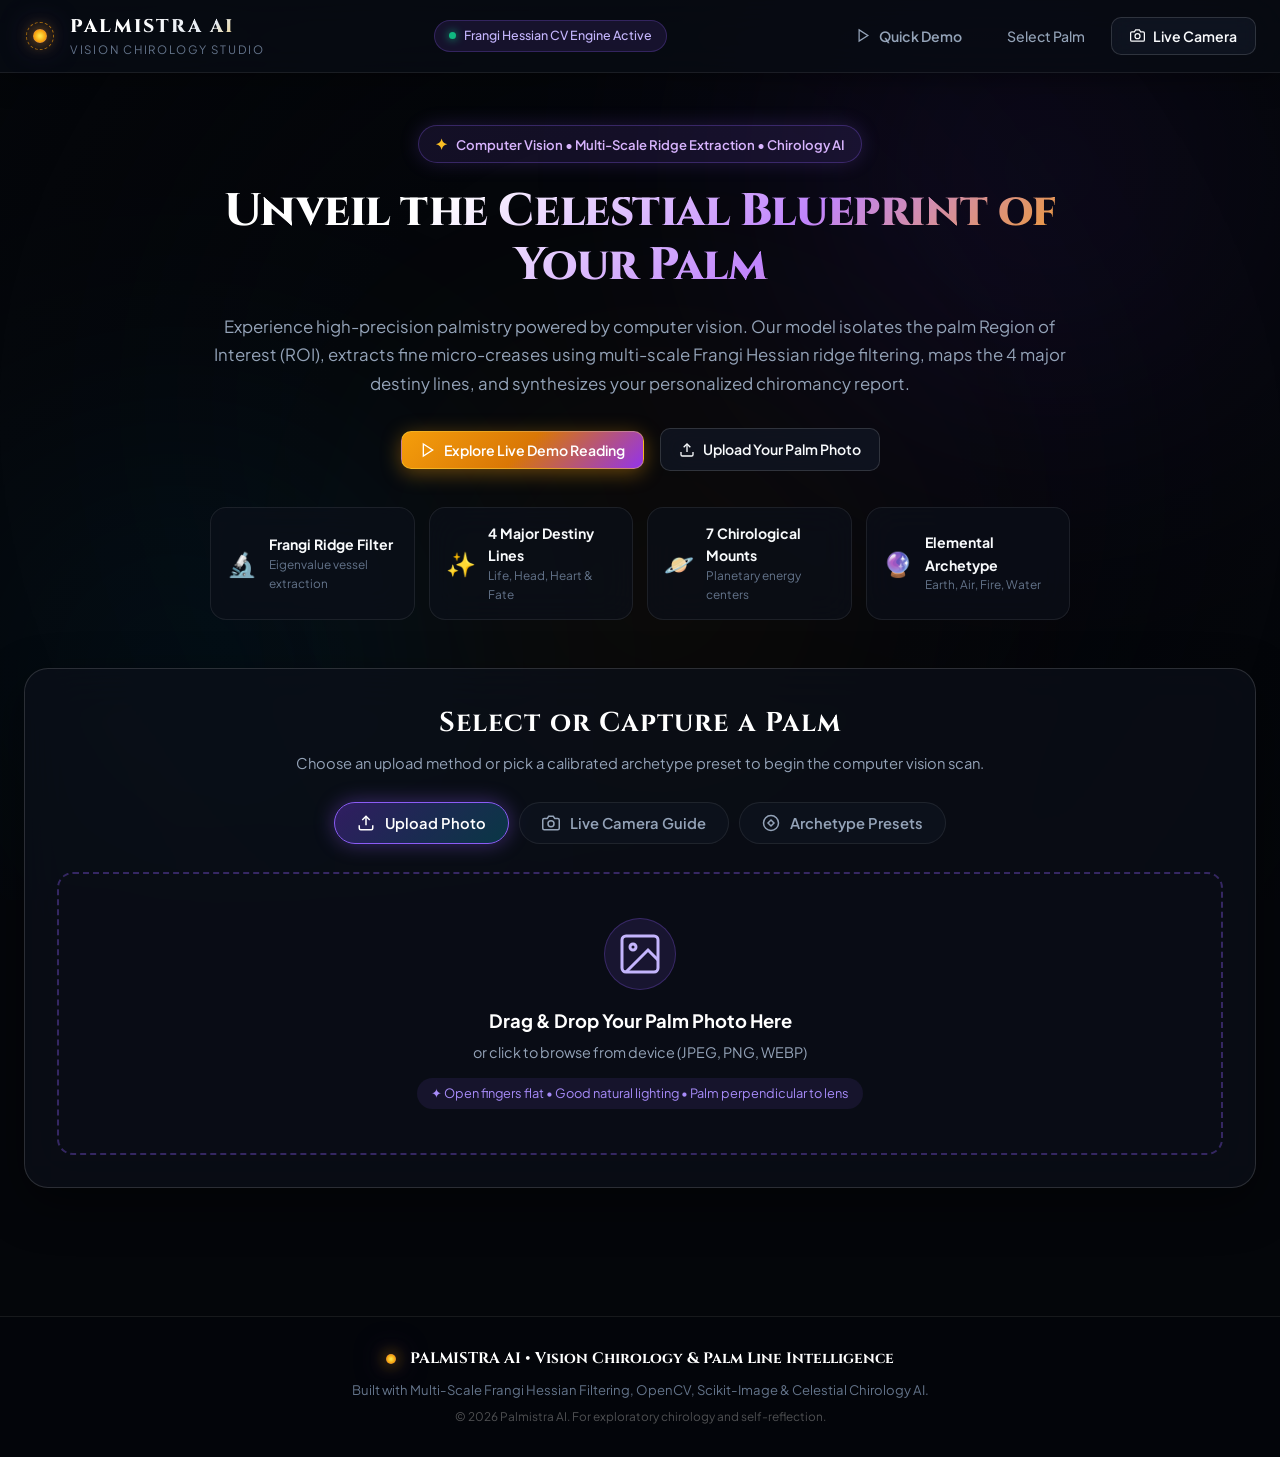
==== commit fa4f0b20: "UI update" ====
--- a/frontend/index.html
+++ b/frontend/index.html
@@ -3,34 +3,48 @@
 <head>
   <meta charset="UTF-8">
   <meta name="viewport" content="width=device-width, initial-scale=1.0">
-  <title>Palmistra AI | Celestial Palm Reading & Chirology Vision Model</title>
-  <meta name="description" content="AI-powered palm reading model utilizing computer vision, multi-scale Frangi crease detection, and authentic chiromancy interpretation.">
+  <title>Palmistra AI | Celestial Palm Reading & Vision Chirology Studio</title>
+  <meta name="description" content="Ultra-premium AI palm reading studio powered by computer vision, multi-scale Frangi crease detection, and authentic chiromancy interpretation.">
   <link rel="preconnect" href="https://fonts.googleapis.com">
   <link rel="preconnect" href="https://fonts.gstatic.com" crossorigin>
-  <link href="https://fonts.googleapis.com/css2?family=Cinzel:wght@400;600;700;900&family=Plus+Jakarta+Sans:wght@300;400;500;600;700&display=swap" rel="stylesheet">
+  <link href="https://fonts.googleapis.com/css2?family=Cinzel:wght@400;600;700;800;900&family=Plus+Jakarta+Sans:wght@300;400;500;600;700;800&display=swap" rel="stylesheet">
   <link rel="stylesheet" href="style.css">
 </head>
 <body>
-  <!-- Ambient Cosmic Background -->
+  <!-- Ambient Cosmic Canvas & Nebulae Background -->
   <div class="cosmos-bg">
+    <canvas id="starfield-canvas" class="starfield-canvas"></canvas>
     <div class="nebula nebula-1"></div>
     <div class="nebula nebula-2"></div>
     <div class="nebula nebula-3"></div>
-    <div class="stars-particle-grid"></div>
+    <div class="cosmic-vignette"></div>
   </div>
 
   <!-- Navigation Header -->
   <header class="app-header">
     <div class="header-content">
       <div class="brand-badge">
-        <span class="celestial-orb"></span>
-        <span class="brand-title">PALMISTRA AI</span>
-      </div>
-      <div class="header-tagline">Vision Chirology & Palm Line Intelligence</div>
+        <div class="celestial-orb-wrapper">
+          <span class="celestial-orb"></span>
+          <span class="orb-ring"></span>
+        </div>
+        <div class="brand-text-group">
+          <span class="brand-title">PALMISTRA AI</span>
+          <span class="brand-subtitle">Vision Chirology Studio</span>
+        </div>
+      </div>
+      <div class="header-status-pill">
+        <span class="status-pulse-dot"></span>
+        <span>Frangi Hessian CV Engine Active</span>
+      </div>
       <div class="header-actions">
-        <a href="#samples-section" class="nav-link">Sample Hands</a>
+        <button id="btn-header-demo" class="btn-ghost">
+          <svg width="15" height="15" viewBox="0 0 24 24" fill="none" stroke="currentColor" stroke-width="2"><polygon points="5 3 19 12 5 21 5 3"></polygon></svg>
+          Quick Demo
+        </button>
+        <a href="#input-section" class="nav-link">Select Palm</a>
         <button id="btn-open-camera" class="btn-secondary">
-          <svg width="16" height="16" viewBox="0 0 24 24" fill="none" stroke="currentColor" stroke-width="2"><path d="M23 19a2 2 0 0 1-2 2H3a2 2 0 0 1-2-2V8a2 2 0 0 1 2-2h4l2-3h6l2 3h4a2 2 0 0 1 2 2z"></path><circle cx="12" cy="13" r="4"></circle></svg>
+          <svg width="15" height="15" viewBox="0 0 24 24" fill="none" stroke="currentColor" stroke-width="2"><path d="M23 19a2 2 0 0 1-2 2H3a2 2 0 0 1-2-2V8a2 2 0 0 1 2-2h4l2-3h6l2 3h4a2 2 0 0 1 2 2z"></path><circle cx="12" cy="13" r="4"></circle></svg>
           Live Camera
         </button>
       </div>
@@ -44,16 +58,65 @@
     <section class="hero-section">
       <div class="hero-pill">
         <span class="pill-sparkle">✦</span>
-        <span>Computer Vision + Multi-Scale Ridge Extraction</span>
-      </div>
-      <h1 class="hero-heading">Unveil the Blueprint of Your Palm</h1>
+        <span>Computer Vision &bull; Multi-Scale Ridge Extraction &bull; Chirology AI</span>
+      </div>
+      <h1 class="hero-heading">Unveil the Celestial Blueprint of Your Palm</h1>
       <p class="hero-description">
-        Capture or upload a palm photograph. Our computer vision model isolates the palm Region of Interest (ROI), extracts microscopic creases with multi-scale Frangi Hessian filters, maps the 4 major chiromancy lines, and interprets your personal destiny.
+        Experience high-precision palmistry powered by computer vision. Our model isolates the palm Region of Interest (ROI), extracts fine micro-creases using multi-scale Frangi Hessian ridge filtering, maps the 4 major destiny lines, and synthesizes your personalized chiromancy report.
       </p>
+
+      <div class="hero-quick-actions">
+        <button id="hero-btn-demo" class="btn-primary highlight">
+          <span class="btn-shimmer"></span>
+          <svg width="16" height="16" viewBox="0 0 24 24" fill="none" stroke="currentColor" stroke-width="2"><polygon points="5 3 19 12 5 21 5 3"></polygon></svg>
+          Explore Live Demo Reading
+        </button>
+        <a href="#input-section" class="btn-secondary">
+          <svg width="16" height="16" viewBox="0 0 24 24" fill="none" stroke="currentColor" stroke-width="2"><path d="M21 15v4a2 2 0 0 1-2 2H5a2 2 0 0 1-2-2v-4"></path><polyline points="17 8 12 3 7 8"></polyline><line x1="12" y1="3" x2="12" y2="15"></line></svg>
+          Upload Your Palm Photo
+        </a>
+      </div>
+
+      <!-- Feature Highlights -->
+      <div class="hero-feature-ribbon">
+        <div class="ribbon-item">
+          <span class="ribbon-icon">🔬</span>
+          <div>
+            <div class="ribbon-title">Frangi Ridge Filter</div>
+            <div class="ribbon-sub">Eigenvalue vessel extraction</div>
+          </div>
+        </div>
+        <div class="ribbon-item">
+          <span class="ribbon-icon">✨</span>
+          <div>
+            <div class="ribbon-title">4 Major Destiny Lines</div>
+            <div class="ribbon-sub">Life, Head, Heart & Fate</div>
+          </div>
+        </div>
+        <div class="ribbon-item">
+          <span class="ribbon-icon">🪐</span>
+          <div>
+            <div class="ribbon-title">7 Chirological Mounts</div>
+            <div class="ribbon-sub">Planetary energy centers</div>
+          </div>
+        </div>
+        <div class="ribbon-item">
+          <span class="ribbon-icon">🔮</span>
+          <div>
+            <div class="ribbon-title">Elemental Archetype</div>
+            <div class="ribbon-sub">Earth, Air, Fire, Water</div>
+          </div>
+        </div>
+      </div>
     </section>
 
     <!-- Interactive Input Hub -->
     <section class="input-hub" id="input-section">
+      <div class="input-hub-header">
+        <h2 class="section-title">Select or Capture a Palm</h2>
+        <p class="section-subtitle">Choose an upload method or pick a calibrated archetype preset to begin the computer vision scan.</p>
+      </div>
+
       <div class="input-tabs">
         <button class="tab-btn active" id="tab-upload">
           <svg width="18" height="18" viewBox="0 0 24 24" fill="none" stroke="currentColor" stroke-width="2"><path d="M21 15v4a2 2 0 0 1-2 2H5a2 2 0 0 1-2-2v-4"></path><polyline points="17 8 12 3 7 8"></polyline><line x1="12" y1="3" x2="12" y2="15"></line></svg>
@@ -65,7 +128,7 @@
         </button>
         <button class="tab-btn" id="tab-samples">
           <svg width="18" height="18" viewBox="0 0 24 24" fill="none" stroke="currentColor" stroke-width="2"><circle cx="12" cy="12" r="10"></circle><polygon points="12 8 8 12 12 16 16 12 12 8"></polygon></svg>
-          Preset Archetypes
+          Archetype Presets
         </button>
       </div>
 
@@ -73,13 +136,35 @@
       <div class="tab-panel active" id="panel-upload">
         <div class="drop-zone" id="drop-zone">
           <input type="file" id="file-input" accept="image/*" class="file-hidden-input">
-          <div class="drop-zone-icon">
-            <svg width="44" height="44" viewBox="0 0 24 24" fill="none" stroke="currentColor" stroke-width="1.5"><rect x="3" y="3" width="18" height="18" rx="2" ry="2"></rect><circle cx="8.5" cy="8.5" r="1.5"></circle><polyline points="21 15 16 10 5 21"></polyline></svg>
-          </div>
-          <div class="drop-zone-title">Drag & Drop Your Palm Photo Here</div>
-          <div class="drop-zone-subtitle">or click to browse files (JPEG, PNG, WEBP)</div>
-          <div class="drop-zone-hint">
-            <span>Tip: Open fingers, natural lighting, palm flat facing the lens</span>
+          
+          <div class="drop-zone-idle" id="drop-zone-idle">
+            <div class="drop-zone-icon">
+              <svg width="48" height="48" viewBox="0 0 24 24" fill="none" stroke="currentColor" stroke-width="1.5"><rect x="3" y="3" width="18" height="18" rx="2" ry="2"></rect><circle cx="8.5" cy="8.5" r="1.5"></circle><polyline points="21 15 16 10 5 21"></polyline></svg>
+            </div>
+            <div class="drop-zone-title">Drag & Drop Your Palm Photo Here</div>
+            <div class="drop-zone-subtitle">or click to browse from device (JPEG, PNG, WEBP)</div>
+            <div class="drop-zone-hint">
+              <span>✦ Open fingers flat &bull; Good natural lighting &bull; Palm perpendicular to lens</span>
+            </div>
+          </div>
+
+          <!-- Preview state when file is chosen -->
+          <div class="drop-zone-preview" id="drop-zone-preview" style="display:none;">
+            <div class="preview-img-wrapper">
+              <img id="preview-img" src="" alt="Selected Palm Preview">
+            </div>
+            <div class="preview-details">
+              <div class="preview-filename" id="preview-filename">palm-photo.jpg</div>
+              <div class="preview-actions">
+                <button type="button" id="btn-analyze-preview" class="btn-primary highlight">
+                  <span class="btn-shimmer"></span>
+                  ✦ Analyze Palm Now
+                </button>
+                <button type="button" id="btn-change-preview" class="btn-ghost">
+                  Choose Different Photo
+                </button>
+              </div>
+            </div>
           </div>
         </div>
       </div>
@@ -88,15 +173,23 @@
       <div class="tab-panel" id="panel-camera">
         <div class="camera-viewport-container">
           <video id="camera-feed" autoplay playsinline muted></video>
+          
           <!-- Palm Alignment Overlay Guide -->
           <div class="palm-guide-overlay">
             <svg class="hand-silhouette-svg" viewBox="0 0 400 500">
+              <defs>
+                <linearGradient id="guideGradient" x1="0%" y1="0%" x2="100%" y2="100%">
+                  <stop offset="0%" stop-color="#8b5cf6" stop-opacity="0.8"/>
+                  <stop offset="100%" stop-color="#06b6d4" stop-opacity="0.8"/>
+                </linearGradient>
+              </defs>
               <path d="M 200 450 C 170 450, 160 380, 160 350 C 130 350, 100 330, 90 270 C 80 210, 110 180, 130 190 C 130 150, 140 100, 165 95 C 185 90, 190 140, 195 160 C 200 130, 205 70, 225 65 C 245 60, 250 120, 250 160 C 260 130, 275 85, 295 90 C 315 95, 310 150, 305 185 C 325 180, 345 190, 345 230 C 345 270, 320 350, 240 350 C 240 380, 230 450, 200 450 Z" 
-                    fill="none" stroke="rgba(245, 166, 35, 0.65)" stroke-width="2" stroke-dasharray="8 6"/>
-              <circle cx="200" cy="270" r="50" fill="none" stroke="rgba(6, 182, 212, 0.5)" stroke-width="1.5" stroke-dasharray="4 4"/>
-              <text x="200" y="275" text-anchor="middle" fill="rgba(255,255,255,0.7)" font-size="12" font-family="sans-serif">Align Palm Center</text>
+                    fill="none" stroke="url(#guideGradient)" stroke-width="2.5" stroke-dasharray="8 6"/>
+              <circle cx="200" cy="270" r="48" fill="none" stroke="rgba(245, 158, 11, 0.6)" stroke-width="1.5" stroke-dasharray="4 4"/>
+              <text x="200" y="275" text-anchor="middle" fill="rgba(255,255,255,0.85)" font-size="12" font-family="'Plus Jakarta Sans', sans-serif" font-weight="600">Align Palm Center</text>
             </svg>
           </div>
+
           <div class="camera-controls">
             <button id="btn-start-camera" class="btn-primary">
               <svg width="16" height="16" viewBox="0 0 24 24" fill="none" stroke="currentColor" stroke-width="2"><polygon points="5 3 19 12 5 21 5 3"></polygon></svg>
@@ -119,12 +212,12 @@
           <div class="sample-card" data-sample="earth">
             <div class="sample-thumbnail">
               <img src="/samples/sample_earth_palm.png" alt="Earth Palm Archetype" loading="lazy">
-              <span class="element-tag tag-earth">Earth</span>
+              <span class="element-tag tag-earth">🌱 Earth</span>
             </div>
             <div class="sample-details">
               <h4>Earth Hand Archetype</h4>
               <p>Square palm with deep grounding lines, steady Life trajectory, and pragmatic stability.</p>
-              <button class="btn-sample-select">Analyze Sample ✦</button>
+              <button class="btn-sample-select">Analyze Archetype ✦</button>
             </div>
           </div>
 
@@ -132,12 +225,12 @@
           <div class="sample-card" data-sample="air">
             <div class="sample-thumbnail">
               <img src="/samples/sample_air_palm.png" alt="Air Palm Archetype" loading="lazy">
-              <span class="element-tag tag-air">Air</span>
+              <span class="element-tag tag-air">💨 Air</span>
             </div>
             <div class="sample-details">
               <h4>Air Hand Archetype</h4>
               <p>Balanced palm with an imaginative sloping Head line, gifted communicator, and sharp mental clarity.</p>
-              <button class="btn-sample-select">Analyze Sample ✦</button>
+              <button class="btn-sample-select">Analyze Archetype ✦</button>
             </div>
           </div>
 
@@ -145,12 +238,12 @@
           <div class="sample-card" data-sample="fire">
             <div class="sample-thumbnail">
               <img src="/samples/sample_fire_palm.png" alt="Fire Palm Archetype" loading="lazy">
-              <span class="element-tag tag-fire">Fire</span>
+              <span class="element-tag tag-fire">🔥 Fire</span>
             </div>
             <div class="sample-details">
               <h4>Fire Hand Archetype</h4>
               <p>Dynamic proportion, passionate Mount of Venus vitality, ambitious Fate trajectory, and bold leadership.</p>
-              <button class="btn-sample-select">Analyze Sample ✦</button>
+              <button class="btn-sample-select">Analyze Archetype ✦</button>
             </div>
           </div>
         </div>
@@ -163,6 +256,7 @@
         <div class="scanner-orb-wrapper">
           <div class="scanner-orb"></div>
           <div class="scanner-beam"></div>
+          <div class="scanner-rings"></div>
         </div>
         <h3 class="scanner-title">Scanning Palm Creases...</h3>
         <p class="scanner-status" id="scanner-status">Applying multi-scale Frangi Hessian ridge filtering...</p>
@@ -181,7 +275,7 @@
           <div class="archetype-badge-container">
             <span class="archetype-icon" id="res-element-icon">🔥</span>
             <div>
-              <div class="archetype-eyebrow">DOMINANT ELEMENT</div>
+              <div class="archetype-eyebrow">DOMINANT ELEMENTAL ARCHETYPE</div>
               <h2 class="archetype-title" id="res-archetype-title">Fire Hand Archetype</h2>
             </div>
           </div>
@@ -194,8 +288,15 @@
         <div class="harmony-score-box">
           <div class="harmony-circle-gauge">
             <svg viewBox="0 0 100 100" class="circle-svg">
+              <defs>
+                <linearGradient id="gaugeGradient" x1="0%" y1="0%" x2="100%" y2="100%">
+                  <stop offset="0%" stop-color="#8b5cf6"/>
+                  <stop offset="50%" stop-color="#06b6d4"/>
+                  <stop offset="100%" stop-color="#10b981"/>
+                </linearGradient>
+              </defs>
               <circle class="circle-bg" cx="50" cy="50" r="42"></circle>
-              <circle class="circle-fill" id="gauge-harmony-fill" cx="50" cy="50" r="42"></circle>
+              <circle class="circle-fill" id="gauge-harmony-fill" cx="50" cy="50" r="42" stroke="url(#gaugeGradient)"></circle>
             </svg>
             <div class="circle-text">
               <span class="circle-number" id="res-overall-harmony">88</span>
@@ -204,22 +305,22 @@
           </div>
           <div class="harmony-metrics-stack">
             <div class="mini-metric">
-              <span class="metric-name">Vitality</span>
+              <span class="metric-name">Vitality (Life)</span>
               <div class="mini-bar"><div class="mini-fill fill-life" id="bar-vitality"></div></div>
               <span class="metric-val" id="val-vitality">85</span>
             </div>
             <div class="mini-metric">
-              <span class="metric-name">Intellect</span>
+              <span class="metric-name">Intellect (Head)</span>
               <div class="mini-bar"><div class="mini-fill fill-head" id="bar-intellect"></div></div>
               <span class="metric-val" id="val-intellect">90</span>
             </div>
             <div class="mini-metric">
-              <span class="metric-name">Emotion</span>
+              <span class="metric-name">Emotion (Heart)</span>
               <div class="mini-bar"><div class="mini-fill fill-heart" id="bar-emotion"></div></div>
               <span class="metric-val" id="val-emotion">82</span>
             </div>
             <div class="mini-metric">
-              <span class="metric-name">Destiny</span>
+              <span class="metric-name">Destiny (Fate)</span>
               <div class="mini-bar"><div class="mini-fill fill-fate" id="bar-destiny"></div></div>
               <span class="metric-val" id="val-destiny">78</span>
             </div>
@@ -234,28 +335,110 @@
         <div class="studio-card">
           <div class="studio-header">
             <div class="studio-title-group">
-              <svg width="18" height="18" viewBox="0 0 24 24" fill="none" stroke="currentColor" stroke-width="2"><path d="M1 12s4-8 11-8 11 8 11 8-4 8-11 8-11-8-11-8z"></path><circle cx="12" cy="12" r="3"></circle></svg>
-              <span>Vision Extraction Studio</span>
+              <svg width="20" height="20" viewBox="0 0 24 24" fill="none" stroke="currentColor" stroke-width="2"><path d="M1 12s4-8 11-8 11 8 11 8-4 8-11 8-11-8-11-8z"></path><circle cx="12" cy="12" r="3"></circle></svg>
+              <span>Interactive Vision Studio</span>
             </div>
 
             <!-- View Switcher -->
             <div class="view-switcher">
-              <button class="view-btn active" data-view="overlay">Overlay</button>
-              <button class="view-btn" data-view="ridge">Ridge Map</button>
-              <button class="view-btn" data-view="blueprint">Blueprint</button>
-              <button class="view-btn" data-view="roi">Palm ROI</button>
-            </div>
-          </div>
-
-          <!-- Canvas Display Container -->
+              <button class="view-btn active" data-view="overlay" title="Overlay with chiromancy line annotations">Overlay</button>
+              <button class="view-btn" data-view="ridge" title="Multi-scale Frangi crease heatmap">Ridge Map</button>
+              <button class="view-btn" data-view="blueprint" title="Celestial blueprint view">Blueprint</button>
+              <button class="view-btn" data-view="roi" title="Original palm Region of Interest">Raw ROI</button>
+              <button class="view-btn highlight-btn" data-view="split" title="Interactive Before & After Crease Slider">✦ Split Slider</button>
+            </div>
+          </div>
+
+          <!-- Studio Toolbar: Zoom, Pan & Controls -->
+          <div class="studio-toolbar">
+            <div class="studio-status-indicator">
+              <span class="live-dot"></span>
+              <span id="studio-mode-label">Mode: Full Overlay &bull; Interactive SVG active</span>
+            </div>
+            <div class="studio-zoom-controls">
+              <button id="btn-zoom-in" class="toolbar-btn" title="Zoom In">
+                <svg width="14" height="14" viewBox="0 0 24 24" fill="none" stroke="currentColor" stroke-width="2"><circle cx="11" cy="11" r="8"></circle><line x1="21" y1="21" x2="16.65" y2="16.65"></line><line x1="11" y1="8" x2="11" y2="14"></line><line x1="8" y1="11" x2="14" y2="11"></line></svg>
+              </button>
+              <button id="btn-zoom-out" class="toolbar-btn" title="Zoom Out">
+                <svg width="14" height="14" viewBox="0 0 24 24" fill="none" stroke="currentColor" stroke-width="2"><circle cx="11" cy="11" r="8"></circle><line x1="21" y1="21" x2="16.65" y2="16.65"></line><line x1="8" y1="11" x2="14" y2="11"></line></svg>
+              </button>
+              <button id="btn-zoom-reset" class="toolbar-btn" title="Reset Zoom & Pan">
+                <svg width="14" height="14" viewBox="0 0 24 24" fill="none" stroke="currentColor" stroke-width="2"><path d="M3 12a9 9 0 1 0 9-9 9.75 9.75 0 0 0-6.74 2.74L3 8"></path><polyline points="3 3 3 8 8 8"></polyline></svg>
+                <span id="zoom-level-text">100%</span>
+              </button>
+            </div>
+          </div>
+
+          <!-- Canvas Display Container with Zoom/Pan transform container -->
           <div class="canvas-viewport" id="canvas-viewport">
-            <img id="active-visual-img" src="" alt="Palm Analysis Visualization">
-            
-            <!-- Interactive SVG Overlay Layer for Lines & Hover Tooltips -->
-            <svg id="interactive-svg-overlay" viewBox="0 0 512 512">
-              <g id="svg-mounts-group"></g>
-              <g id="svg-lines-group"></g>
-            </svg>
+            <div class="canvas-transform-wrapper" id="canvas-transform-wrapper">
+              
+              <!-- Standard Single Image View -->
+              <div class="single-view-container" id="single-view-container">
+                <img id="active-visual-img" src="" alt="Palm Analysis Visualization">
+                
+                <!-- Interactive SVG Overlay Layer for Lines & Hover Tooltips -->
+                <svg id="interactive-svg-overlay" viewBox="0 0 512 512">
+                  <defs>
+                    <filter id="glow-heart" x="-30%" y="-30%" width="160%" height="160%">
+                      <feGaussianBlur stdDeviation="3.5" result="blur"/>
+                      <feMerge>
+                        <feMergeNode in="blur"/>
+                        <feMergeNode in="SourceGraphic"/>
+                      </feMerge>
+                    </filter>
+                    <filter id="glow-head" x="-30%" y="-30%" width="160%" height="160%">
+                      <feGaussianBlur stdDeviation="3.5" result="blur"/>
+                      <feMerge>
+                        <feMergeNode in="blur"/>
+                        <feMergeNode in="SourceGraphic"/>
+                      </feMerge>
+                    </filter>
+                    <filter id="glow-life" x="-30%" y="-30%" width="160%" height="160%">
+                      <feGaussianBlur stdDeviation="3.5" result="blur"/>
+                      <feMerge>
+                        <feMergeNode in="blur"/>
+                        <feMergeNode in="SourceGraphic"/>
+                      </feMerge>
+                    </filter>
+                    <filter id="glow-fate" x="-30%" y="-30%" width="160%" height="160%">
+                      <feGaussianBlur stdDeviation="3.5" result="blur"/>
+                      <feMerge>
+                        <feMergeNode in="blur"/>
+                        <feMergeNode in="SourceGraphic"/>
+                      </feMerge>
+                    </filter>
+                  </defs>
+                  <g id="svg-mounts-group"></g>
+                  <g id="svg-lines-group"></g>
+                </svg>
+              </div>
+
+              <!-- Interactive Split Comparison Slider Container (Active in 'split' mode) -->
+              <div class="split-slider-container" id="split-slider-container" style="display:none;">
+                <!-- Background Image (Raw ROI) -->
+                <img id="split-before-img" class="split-img split-before" src="" alt="Original Palm Photo">
+                
+                <!-- Foreground Image (Ridge Heatmap / Overlay) clipped by slider -->
+                <div class="split-overlay-wrapper" id="split-overlay-wrapper">
+                  <img id="split-after-img" class="split-img split-after" src="" alt="Extracted Crease Heatmap">
+                </div>
+
+                <!-- Draggable Divider Line & Handle -->
+                <div class="split-divider-handle" id="split-divider-handle">
+                  <div class="divider-line"></div>
+                  <div class="divider-knob">
+                    <svg width="16" height="16" viewBox="0 0 24 24" fill="none" stroke="currentColor" stroke-width="2.5"><polyline points="15 18 9 12 15 6"></polyline><polyline points="9 18 3 12 9 6"></polyline></svg>
+                    <svg width="16" height="16" viewBox="0 0 24 24" fill="none" stroke="currentColor" stroke-width="2.5"><polyline points="9 18 15 12 9 6"></polyline><polyline points="15 18 21 12 15 6"></polyline></svg>
+                  </div>
+                </div>
+
+                <!-- Labels -->
+                <div class="split-badge badge-left">RAW PALM ROI</div>
+                <div class="split-badge badge-right">FRANGI CREASE MAP</div>
+              </div>
+
+            </div>
 
             <!-- Floating Hover Tooltip -->
             <div class="canvas-tooltip" id="canvas-tooltip" style="display:none;"></div>
@@ -263,35 +446,35 @@
 
           <!-- Interactive Layer Filter Toggles -->
           <div class="layer-toggles-bar">
-            <span class="toggles-label">Visible Layers:</span>
-            <label class="toggle-pill pill-heart">
+            <span class="toggles-label">Filter Layers:</span>
+            <label class="toggle-pill pill-heart" data-line="heart">
               <input type="checkbox" id="toggle-heart" checked>
               <span class="dot"></span> Heart Line
             </label>
-            <label class="toggle-pill pill-head">
+            <label class="toggle-pill pill-head" data-line="head">
               <input type="checkbox" id="toggle-head" checked>
               <span class="dot"></span> Head Line
             </label>
-            <label class="toggle-pill pill-life">
+            <label class="toggle-pill pill-life" data-line="life">
               <input type="checkbox" id="toggle-life" checked>
               <span class="dot"></span> Life Line
             </label>
-            <label class="toggle-pill pill-fate">
+            <label class="toggle-pill pill-fate" data-line="fate">
               <input type="checkbox" id="toggle-fate" checked>
               <span class="dot"></span> Fate Line
             </label>
-            <label class="toggle-pill pill-mounts">
+            <label class="toggle-pill pill-mounts" data-line="mounts">
               <input type="checkbox" id="toggle-mounts" checked>
-              <span class="dot"></span> Mounts
+              <span class="dot"></span> Planetary Mounts
             </label>
           </div>
         </div>
 
-        <!-- Right: Chiromancy Reading Column -->
+        <!-- Right: Chiromancy Reading Column (Bi-Directional Interactive Cards) -->
         <div class="readings-stack">
 
           <!-- Life Line Card -->
-          <div class="reading-card border-life">
+          <div class="reading-card border-life interactive-reading-card" id="card-line-life" data-line="life">
             <div class="card-head">
               <div class="card-title-group">
                 <span class="line-indicator dot-life"></span>
@@ -301,14 +484,15 @@
             </div>
             <div class="card-metric-strip">
               <span>Curvature: <strong id="life-curvature">1.18</strong></span>
-              <span>Normalized Length: <strong id="life-length">82%</strong></span>
+              <span>Length: <strong id="life-length">82%</strong></span>
               <span>Score: <strong id="life-score">92/100</strong></span>
             </div>
             <p class="reading-body" id="life-summary">Loading interpretation...</p>
+            <div class="card-hover-hint">✦ Hover to isolate on canvas</div>
           </div>
 
           <!-- Head Line Card -->
-          <div class="reading-card border-head">
+          <div class="reading-card border-head interactive-reading-card" id="card-line-head" data-line="head">
             <div class="card-head">
               <div class="card-title-group">
                 <span class="line-indicator dot-head"></span>
@@ -322,10 +506,11 @@
               <span>Score: <strong id="head-score">88/100</strong></span>
             </div>
             <p class="reading-body" id="head-summary">Loading interpretation...</p>
+            <div class="card-hover-hint">✦ Hover to isolate on canvas</div>
           </div>
 
           <!-- Heart Line Card -->
-          <div class="reading-card border-heart">
+          <div class="reading-card border-heart interactive-reading-card" id="card-line-heart" data-line="heart">
             <div class="card-head">
               <div class="card-title-group">
                 <span class="line-indicator dot-heart"></span>
@@ -339,10 +524,11 @@
               <span>Score: <strong id="heart-score">85/100</strong></span>
             </div>
             <p class="reading-body" id="heart-summary">Loading interpretation...</p>
+            <div class="card-hover-hint">✦ Hover to isolate on canvas</div>
           </div>
 
           <!-- Fate Line Card -->
-          <div class="reading-card border-fate">
+          <div class="reading-card border-fate interactive-reading-card" id="card-line-fate" data-line="fate">
             <div class="card-head">
               <div class="card-title-group">
                 <span class="line-indicator dot-fate"></span>
@@ -356,6 +542,7 @@
               <span>Score: <strong id="fate-score">78/100</strong></span>
             </div>
             <p class="reading-body" id="fate-summary">Loading interpretation...</p>
+            <div class="card-hover-hint">✦ Hover to isolate on canvas</div>
           </div>
 
         </div>
@@ -379,7 +566,7 @@
         <div class="insight-card">
           <div class="insight-header">
             <svg width="20" height="20" viewBox="0 0 24 24" fill="none" stroke="currentColor" stroke-width="2"><polygon points="12 2 15.09 8.26 22 9.27 17 14.14 18.18 21.02 12 17.77 5.82 21.02 7 14.14 2 9.27 8.91 8.26 12 2"></polygon></svg>
-            <h3>Auspicious Markings & Guidance</h3>
+            <h3>Auspicious Markings & Celestial Guidance</h3>
           </div>
           <div class="signs-list" id="signs-list-container">
             <!-- Signs populated dynamically -->
@@ -400,9 +587,10 @@
           <svg width="16" height="16" viewBox="0 0 24 24" fill="none" stroke="currentColor" stroke-width="2"><polyline points="6 9 6 2 18 2 18 9"></polyline><path d="M6 18H4a2 2 0 0 1-2-2v-5a2 2 0 0 1 2-2h16a2 2 0 0 1 2 2v5a2 2 0 0 1-2 2h-2"></path><rect x="6" y="14" width="12" height="8"></rect></svg>
           Print / Save PDF Report
         </button>
-        <button id="btn-read-another" class="btn-primary">
+        <button id="btn-read-another" class="btn-primary highlight">
+          <span class="btn-shimmer"></span>
           <svg width="16" height="16" viewBox="0 0 24 24" fill="none" stroke="currentColor" stroke-width="2"><path d="M1 4v6h6"></path><path d="M3.51 15a9 9 0 1 0 2.13-9.36L1 10"></path></svg>
-          Read Another Palm
+          Analyze Another Palm
         </button>
       </div>
 
@@ -412,7 +600,16 @@
 
   <!-- Footer -->
   <footer class="app-footer">
-    <div>PALMISTRA AI &copy; 2026 &mdash; Built with Multi-Scale Ridge Filtering, OpenCV, Scikit-Image & Chirology AI.</div>
+    <div class="footer-content">
+      <div class="footer-brand">
+        <span class="celestial-orb small"></span>
+        <span>PALMISTRA AI &bull; Vision Chirology & Palm Line Intelligence</span>
+      </div>
+      <div class="footer-tech">
+        Built with Multi-Scale Frangi Hessian Filtering, OpenCV, Scikit-Image & Celestial Chirology AI.
+      </div>
+      <div class="footer-copy">&copy; 2026 Palmistra AI. For exploratory chirology and self-reflection.</div>
+    </div>
   </footer>
 
   <script src="app.js"></script>
--- a/frontend/style.css
+++ b/frontend/style.css
@@ -1,18 +1,27 @@
 /* ==========================================================================
    PALMISTRA AI - Celestial Design System & Cosmic Glassmorphism Stylesheet
+   Version 2.0: Ultra-Premium Obsidian Glass, Vision Studio & Responsive Layout
    ========================================================================== */
 
 :root {
-  --bg-cosmos: #07080c;
-  --bg-surface: #0e1017;
-  --bg-card: rgba(18, 21, 31, 0.72);
-  --bg-card-hover: rgba(26, 30, 46, 0.85);
+  /* Obsidian Base & Cosmic Space Tokens */
+  --bg-cosmos: #04060a;
+  --bg-surface: #080c14;
+  --bg-card: rgba(12, 16, 26, 0.72);
+  --bg-card-hover: rgba(20, 26, 42, 0.85);
+  --bg-card-active: rgba(26, 34, 56, 0.92);
+
+  /* Glass Borders & Accents */
   --border-subtle: rgba(255, 255, 255, 0.08);
-  --border-glow: rgba(139, 92, 246, 0.35);
-
+  --border-glass: rgba(255, 255, 255, 0.14);
+  --border-glow: rgba(139, 92, 246, 0.4);
+  --border-gold: rgba(245, 158, 11, 0.4);
+
+  /* Typography Colors */
   --text-primary: #f8fafc;
   --text-secondary: #94a3b8;
   --text-muted: #64748b;
+  --text-gold: #fde68a;
 
   /* Chirological Line Accents */
   --color-heart: #f43f5e;
@@ -20,24 +29,41 @@
   --color-life: #10b981;
   --color-fate: #f59e0b;
   --color-mount: #a855f7;
-
-  /* Ethereal Glows */
-  --glow-primary: rgba(139, 92, 246, 0.4);
-  --glow-gold: rgba(245, 158, 11, 0.35);
-
-  --font-heading: 'Cinzel', serif;
+  --color-cyan: #06b6d4;
+
+  /* Luminous Glows */
+  --glow-primary: rgba(139, 92, 246, 0.45);
+  --glow-gold: rgba(245, 158, 11, 0.4);
+  --glow-heart: rgba(244, 63, 94, 0.45);
+  --glow-head: rgba(14, 165, 233, 0.45);
+  --glow-life: rgba(16, 185, 129, 0.45);
+  --glow-fate: rgba(245, 158, 11, 0.45);
+
+  /* Typography & Radius */
+  --font-heading: 'Cinzel', Georgia, serif;
   --font-body: 'Plus Jakarta Sans', -apple-system, BlinkMacSystemFont, sans-serif;
-  --radius-sm: 8px;
-  --radius-md: 14px;
-  --radius-lg: 22px;
+  
+  --radius-xs: 6px;
+  --radius-sm: 10px;
+  --radius-md: 16px;
+  --radius-lg: 24px;
   --radius-full: 9999px;
+  
   --transition: all 0.28s cubic-bezier(0.16, 1, 0.3, 1);
-}
-
-* {
+  --transition-smooth: all 0.4s cubic-bezier(0.16, 1, 0.3, 1);
+}
+
+/* ==========================================================================
+   CSS Reset & Base Rules
+   ========================================================================== */
+*, *::before, *::after {
   box-sizing: border-box;
   margin: 0;
   padding: 0;
+}
+
+html {
+  scroll-behavior: smooth;
 }
 
 body {
@@ -48,15 +74,15 @@
   line-height: 1.6;
   overflow-x: hidden;
   position: relative;
+  -webkit-font-smoothing: antialiased;
 }
 
 /* ==========================================================================
-   Celestial Ambient Cosmos Background
+   Ambient Cosmic Stardust Background
    ========================================================================== */
 .cosmos-bg {
   position: fixed;
-  top: 0;
-  left: 0;
+  inset: 0;
   width: 100vw;
   height: 100vh;
   pointer-events: none;
@@ -64,182 +90,275 @@
   overflow: hidden;
 }
 
+.starfield-canvas {
+  position: absolute;
+  inset: 0;
+  width: 100%;
+  height: 100%;
+  opacity: 0.85;
+}
+
 .nebula {
   position: absolute;
   border-radius: 50%;
-  filter: blur(120px);
-  opacity: 0.22;
-  animation: floatOrb 22s infinite alternate ease-in-out;
+  filter: blur(140px);
+  opacity: 0.26;
+  animation: floatOrb 26s infinite alternate ease-in-out;
+  pointer-events: none;
 }
 
 .nebula-1 {
-  width: 600px;
-  height: 600px;
-  background: radial-gradient(circle, #7c3aed 0%, transparent 70%);
-  top: -150px;
-  right: -100px;
+  width: 700px;
+  height: 700px;
+  background: radial-gradient(circle, #7c3aed 0%, rgba(124, 58, 237, 0.15) 50%, transparent 70%);
+  top: -180px;
+  right: -120px;
 }
 
 .nebula-2 {
+  width: 650px;
+  height: 650px;
+  background: radial-gradient(circle, #0284c7 0%, rgba(6, 182, 212, 0.15) 50%, transparent 70%);
+  bottom: -100px;
+  left: -150px;
+  animation-duration: 32s;
+}
+
+.nebula-3 {
   width: 550px;
   height: 550px;
-  background: radial-gradient(circle, #0284c7 0%, transparent 70%);
-  bottom: 50px;
-  left: -150px;
-  animation-duration: 28s;
-}
-
-.nebula-3 {
-  width: 450px;
-  height: 450px;
-  background: radial-gradient(circle, #f59e0b 0%, transparent 70%);
-  top: 40%;
-  left: 35%;
-  opacity: 0.12;
-  animation-duration: 34s;
-}
-
-.stars-particle-grid {
+  background: radial-gradient(circle, #f59e0b 0%, rgba(245, 158, 11, 0.12) 50%, transparent 70%);
+  top: 35%;
+  left: 30%;
+  opacity: 0.14;
+  animation-duration: 38s;
+}
+
+.cosmic-vignette {
   position: absolute;
   inset: 0;
-  background-image: 
-    radial-gradient(1px 1px at 20px 30px, #ffffff, rgba(0,0,0,0)),
-    radial-gradient(1px 1px at 80px 140px, #ffffff, rgba(0,0,0,0)),
-    radial-gradient(1.5px 1.5px at 150px 70px, #e2e8f0, rgba(0,0,0,0)),
-    radial-gradient(1px 1px at 220px 210px, #ffffff, rgba(0,0,0,0)),
-    radial-gradient(2px 2px at 320px 90px, #cbd5e1, rgba(0,0,0,0)),
-    radial-gradient(1px 1px at 450px 270px, #ffffff, rgba(0,0,0,0));
-  background-repeat: repeat;
-  background-size: 500px 500px;
-  opacity: 0.35;
+  background: radial-gradient(circle at center, transparent 40%, rgba(4, 6, 10, 0.7) 100%);
 }
 
 @keyframes floatOrb {
   0% { transform: translate(0, 0) scale(1); }
-  50% { transform: translate(40px, 60px) scale(1.12); }
-  100% { transform: translate(-30px, -40px) scale(0.95); }
+  50% { transform: translate(50px, 70px) scale(1.15); }
+  100% { transform: translate(-40px, -50px) scale(0.92); }
 }
 
 /* ==========================================================================
-   Header Bar
+   Header & Navigation
    ========================================================================== */
 .app-header {
   position: sticky;
   top: 0;
-  z-index: 50;
-  backdrop-filter: blur(20px);
-  -webkit-backdrop-filter: blur(20px);
-  background: rgba(7, 8, 12, 0.82);
+  z-index: 60;
+  backdrop-filter: blur(24px);
+  -webkit-backdrop-filter: blur(24px);
+  background: rgba(8, 12, 20, 0.78);
   border-bottom: 1px solid var(--border-subtle);
-  padding: 14px 28px;
+  padding: 12px 24px;
+  box-shadow: 0 4px 30px rgba(0, 0, 0, 0.4);
 }
 
 .header-content {
-  max-width: 1280px;
+  max-width: 1320px;
   margin: 0 auto;
   display: flex;
   align-items: center;
   justify-content: space-between;
+  gap: 20px;
 }
 
 .brand-badge {
   display: flex;
   align-items: center;
-  gap: 12px;
+  gap: 14px;
+  text-decoration: none;
+  cursor: pointer;
+}
+
+.celestial-orb-wrapper {
+  position: relative;
+  width: 32px;
+  height: 32px;
+  display: flex;
+  align-items: center;
+  justify-content: center;
 }
 
 .celestial-orb {
   width: 14px;
   height: 14px;
   border-radius: 50%;
-  background: linear-gradient(135deg, #f59e0b, #ec4899);
-  box-shadow: 0 0 16px rgba(245, 158, 11, 0.8);
-  animation: pulseOrb 3s infinite ease-in-out;
-}
-
-@keyframes pulseOrb {
-  0%, 100% { transform: scale(1); opacity: 0.9; }
-  50% { transform: scale(1.3); opacity: 1; box-shadow: 0 0 22px rgba(245, 158, 11, 1); }
+  background: radial-gradient(circle, #fde047 10%, #f59e0b 60%, #8b5cf6 100%);
+  box-shadow: 0 0 16px rgba(245, 158, 11, 0.8), 0 0 32px rgba(139, 92, 246, 0.6);
+  animation: orbPulse 3s infinite alternate ease-in-out;
+}
+
+.celestial-orb.small {
+  width: 10px;
+  height: 10px;
+  display: inline-block;
+  margin-right: 6px;
+}
+
+.orb-ring {
+  position: absolute;
+  width: 28px;
+  height: 28px;
+  border-radius: 50%;
+  border: 1px dashed rgba(245, 158, 11, 0.6);
+  animation: rotateRing 14s infinite linear;
+}
+
+@keyframes orbPulse {
+  0% { transform: scale(0.92); box-shadow: 0 0 12px rgba(245, 158, 11, 0.6); }
+  100% { transform: scale(1.15); box-shadow: 0 0 24px rgba(245, 158, 11, 0.9), 0 0 40px rgba(139, 92, 246, 0.8); }
+}
+
+@keyframes rotateRing {
+  from { transform: rotate(0deg); }
+  to { transform: rotate(360deg); }
+}
+
+.brand-text-group {
+  display: flex;
+  flex-direction: column;
 }
 
 .brand-title {
   font-family: var(--font-heading);
-  font-size: 1.3rem;
-  font-weight: 700;
-  letter-spacing: 2px;
-  background: linear-gradient(to right, #ffffff, #cbd5e1);
+  font-size: 1.15rem;
+  font-weight: 800;
+  letter-spacing: 0.12em;
+  background: linear-gradient(135deg, #ffffff 30%, #e2e8f0 70%, #fbbf24 100%);
   -webkit-background-clip: text;
   -webkit-text-fill-color: transparent;
 }
 
-.header-tagline {
-  font-size: 0.85rem;
+.brand-subtitle {
+  font-size: 0.72rem;
+  text-transform: uppercase;
+  letter-spacing: 0.15em;
   color: var(--text-muted);
-  letter-spacing: 1px;
-  text-transform: uppercase;
-  display: none;
-}
-
-@media (min-width: 768px) {
-  .header-tagline { display: block; }
+}
+
+.header-status-pill {
+  display: inline-flex;
+  align-items: center;
+  gap: 8px;
+  padding: 5px 14px;
+  border-radius: var(--radius-full);
+  background: rgba(139, 92, 246, 0.12);
+  border: 1px solid rgba(139, 92, 246, 0.25);
+  font-size: 0.78rem;
+  color: #c4b5fd;
+  font-weight: 500;
+}
+
+.status-pulse-dot {
+  width: 7px;
+  height: 7px;
+  border-radius: 50%;
+  background: #10b981;
+  box-shadow: 0 0 8px #10b981;
+  animation: pulseDot 2s infinite ease-in-out;
+}
+
+@keyframes pulseDot {
+  0%, 100% { opacity: 1; transform: scale(1); }
+  50% { opacity: 0.4; transform: scale(0.8); }
 }
 
 .header-actions {
   display: flex;
   align-items: center;
-  gap: 16px;
+  gap: 12px;
 }
 
 .nav-link {
   color: var(--text-secondary);
   text-decoration: none;
-  font-size: 0.9rem;
+  font-size: 0.88rem;
+  font-weight: 500;
+  padding: 8px 14px;
+  border-radius: var(--radius-sm);
   transition: var(--transition);
 }
 
 .nav-link:hover {
-  color: var(--text-primary);
+  color: #ffffff;
+  background: rgba(255, 255, 255, 0.06);
 }
 
 /* ==========================================================================
-   Buttons & Micro-interactions
+   Button System
    ========================================================================== */
 .btn-primary, .btn-secondary, .btn-ghost {
   display: inline-flex;
   align-items: center;
   justify-content: center;
   gap: 8px;
-  padding: 10px 20px;
   font-family: var(--font-body);
-  font-size: 0.9rem;
+  font-size: 0.88rem;
   font-weight: 600;
+  padding: 9px 18px;
   border-radius: var(--radius-sm);
   cursor: pointer;
   transition: var(--transition);
-  border: 1px solid transparent;
-  outline: none;
+  text-decoration: none;
   position: relative;
   overflow: hidden;
 }
 
 .btn-primary {
-  background: linear-gradient(135deg, #7c3aed 0%, #4f46e5 100%);
-  color: #ffffff;
-  box-shadow: 0 4px 18px rgba(124, 58, 237, 0.4);
+  background: linear-gradient(135deg, #7c3aed 0%, #6366f1 100%);
+  color: #ffffff;
+  border: 1px solid rgba(255, 255, 255, 0.18);
+  box-shadow: 0 4px 18px rgba(124, 58, 237, 0.35);
 }
 
 .btn-primary:hover {
   transform: translateY(-2px);
-  box-shadow: 0 6px 24px rgba(124, 58, 237, 0.6);
+  box-shadow: 0 6px 24px rgba(124, 58, 237, 0.55);
+  border-color: rgba(255, 255, 255, 0.35);
 }
 
 .btn-primary.highlight {
-  background: linear-gradient(135deg, #f59e0b 0%, #d97706 100%);
+  background: linear-gradient(135deg, #f59e0b 0%, #d97706 50%, #9333ea 100%);
+  border: 1px solid rgba(253, 224, 71, 0.4);
   box-shadow: 0 4px 20px rgba(245, 158, 11, 0.4);
 }
 
 .btn-primary.highlight:hover {
-  box-shadow: 0 6px 28px rgba(245, 158, 11, 0.65);
+  box-shadow: 0 8px 28px rgba(245, 158, 11, 0.65);
+}
+
+.btn-secondary {
+  background: rgba(18, 24, 38, 0.7);
+  color: var(--text-primary);
+  border: 1px solid var(--border-glass);
+  backdrop-filter: blur(12px);
+}
+
+.btn-secondary:hover {
+  background: rgba(28, 36, 56, 0.85);
+  border-color: rgba(139, 92, 246, 0.5);
+  color: #ffffff;
+  transform: translateY(-1px);
+}
+
+.btn-ghost {
+  background: transparent;
+  color: var(--text-secondary);
+  border: 1px solid transparent;
+}
+
+.btn-ghost:hover {
+  color: var(--text-primary);
+  background: rgba(255, 255, 255, 0.06);
+  border-color: var(--border-subtle);
 }
 
 .btn-shimmer {
@@ -248,80 +367,70 @@
   left: -100%;
   width: 50%;
   height: 100%;
-  background: linear-gradient(90deg, transparent, rgba(255,255,255,0.35), transparent);
-  transform: skewX(-20deg);
-  animation: shimmer 3s infinite;
-}
-
-@keyframes shimmer {
-  0% { left: -100%; }
-  25%, 100% { left: 200%; }
-}
-
-.btn-secondary {
-  background: rgba(255, 255, 255, 0.05);
-  color: var(--text-primary);
-  border: 1px solid var(--border-subtle);
-  backdrop-filter: blur(8px);
-}
-
-.btn-secondary:hover {
-  background: rgba(255, 255, 255, 0.1);
-  border-color: rgba(255, 255, 255, 0.2);
-  transform: translateY(-2px);
-}
-
-.btn-ghost {
-  background: transparent;
-  color: var(--text-secondary);
-}
-
-.btn-ghost:hover {
-  color: var(--text-primary);
+  background: linear-gradient(90deg, transparent, rgba(255, 255, 255, 0.35), transparent);
+  transform: skewX(-22deg);
+  animation: btnShimmer 4s infinite;
+}
+
+@keyframes btnShimmer {
+  0%, 65% { left: -100%; }
+  100% { left: 200%; }
 }
 
 /* ==========================================================================
-   Main Layout & Hero Section
+   Main Layout Container
    ========================================================================== */
 .main-container {
+  max-width: 1320px;
+  margin: 0 auto;
+  padding: 36px 24px 80px;
   position: relative;
   z-index: 10;
-  max-width: 1240px;
-  margin: 0 auto;
-  padding: 40px 24px 80px;
-}
-
+}
+
+/* ==========================================================================
+   Hero Intro Section
+   ========================================================================== */
 .hero-section {
   text-align: center;
-  max-width: 780px;
-  margin: 0 auto 40px;
+  max-width: 860px;
+  margin: 16px auto 48px;
 }
 
 .hero-pill {
   display: inline-flex;
   align-items: center;
   gap: 8px;
+  padding: 6px 16px;
+  border-radius: var(--radius-full);
   background: rgba(139, 92, 246, 0.12);
   border: 1px solid rgba(139, 92, 246, 0.3);
-  padding: 6px 16px;
-  border-radius: var(--radius-full);
   font-size: 0.82rem;
-  color: #c4b5fd;
-  margin-bottom: 18px;
-  letter-spacing: 0.5px;
+  color: #d8b4fe;
+  font-weight: 600;
+  margin-bottom: 22px;
+  box-shadow: 0 0 20px rgba(139, 92, 246, 0.2);
 }
 
 .pill-sparkle {
-  color: #f59e0b;
+  color: #fbbf24;
+  font-size: 0.95rem;
+  animation: sparkleTwinkle 2s infinite ease-in-out;
+}
+
+@keyframes sparkleTwinkle {
+  0%, 100% { transform: scale(1) rotate(0deg); opacity: 1; }
+  50% { transform: scale(1.3) rotate(45deg); opacity: 0.7; }
 }
 
 .hero-heading {
   font-family: var(--font-heading);
-  font-size: clamp(2rem, 4vw, 3.2rem);
-  font-weight: 700;
-  line-height: 1.2;
-  margin-bottom: 16px;
-  background: linear-gradient(135deg, #ffffff 30%, #94a3b8 100%);
+  font-size: 2.85rem;
+  font-weight: 800;
+  line-height: 1.18;
+  letter-spacing: -0.01em;
+  margin-bottom: 20px;
+  background: linear-gradient(135deg, #ffffff 25%, #c084fc 65%, #f59e0b 100%);
   -webkit-background-clip: text;
   -webkit-text-fill-color: transparent;
 }
@@ -330,61 +439,135 @@
   font-size: 1.05rem;
   color: var(--text-secondary);
   line-height: 1.7;
+  margin-bottom: 30px;
+}
+
+.hero-quick-actions {
+  display: flex;
+  align-items: center;
+  justify-content: center;
+  gap: 16px;
+  margin-bottom: 36px;
+  flex-wrap: wrap;
+}
+
+.hero-feature-ribbon {
+  display: grid;
+  grid-template-columns: repeat(4, 1fr);
+  gap: 14px;
+  margin-top: 24px;
+}
+
+.ribbon-item {
+  display: flex;
+  align-items: center;
+  gap: 12px;
+  padding: 14px 16px;
+  background: var(--bg-card);
+  backdrop-filter: blur(16px);
+  -webkit-backdrop-filter: blur(16px);
+  border: 1px solid var(--border-subtle);
+  border-radius: var(--radius-md);
+  text-align: left;
+  transition: var(--transition);
+}
+
+.ribbon-item:hover {
+  background: var(--bg-card-hover);
+  border-color: rgba(139, 92, 246, 0.4);
+  transform: translateY(-2px);
+  box-shadow: 0 6px 20px rgba(0, 0, 0, 0.3);
+}
+
+.ribbon-icon {
+  font-size: 1.5rem;
+}
+
+.ribbon-title {
+  font-size: 0.88rem;
+  font-weight: 700;
+  color: var(--text-primary);
+}
+
+.ribbon-sub {
+  font-size: 0.74rem;
+  color: var(--text-muted);
 }
 
 /* ==========================================================================
-   Interactive Input Hub (Tabs, Drop Zone, Camera, Samples)
+   Input Hub Section
    ========================================================================== */
 .input-hub {
   background: var(--bg-card);
+  backdrop-filter: blur(24px);
+  -webkit-backdrop-filter: blur(24px);
+  border: 1px solid var(--border-glass);
+  border-radius: var(--radius-lg);
+  padding: 32px;
+  margin-bottom: 48px;
+  box-shadow: 0 16px 48px rgba(0, 0, 0, 0.45);
+}
+
+.input-hub-header {
+  text-align: center;
+  margin-bottom: 26px;
+}
+
+.section-title {
+  font-family: var(--font-heading);
+  font-size: 1.7rem;
+  font-weight: 700;
+  letter-spacing: 0.04em;
+  margin-bottom: 8px;
+  color: #ffffff;
+}
+
+.section-subtitle {
+  font-size: 0.92rem;
+  color: var(--text-secondary);
+}
+
+/* Segmented Input Tabs */
+.input-tabs {
+  display: flex;
+  justify-content: center;
+  gap: 10px;
+  margin-bottom: 28px;
+  flex-wrap: wrap;
+}
+
+.tab-btn {
+  display: flex;
+  align-items: center;
+  gap: 10px;
+  padding: 11px 22px;
+  background: rgba(15, 20, 32, 0.7);
   border: 1px solid var(--border-subtle);
-  border-radius: var(--radius-lg);
-  padding: 24px;
-  backdrop-filter: blur(20px);
-  -webkit-backdrop-filter: blur(20px);
-  box-shadow: 0 12px 40px rgba(0, 0, 0, 0.45);
-  margin-bottom: 40px;
-  transition: var(--transition);
-}
-
-.input-tabs {
-  display: flex;
-  gap: 10px;
-  border-bottom: 1px solid var(--border-subtle);
-  padding-bottom: 16px;
-  margin-bottom: 24px;
-}
-
-.tab-btn {
-  background: transparent;
-  border: none;
+  border-radius: var(--radius-full);
   color: var(--text-secondary);
   font-family: var(--font-body);
-  font-size: 0.95rem;
+  font-size: 0.92rem;
   font-weight: 600;
-  padding: 10px 20px;
-  border-radius: var(--radius-sm);
-  display: flex;
-  align-items: center;
-  gap: 8px;
   cursor: pointer;
   transition: var(--transition);
 }
 
 .tab-btn:hover {
-  color: var(--text-primary);
-  background: rgba(255, 255, 255, 0.04);
+  color: #ffffff;
+  background: rgba(28, 36, 56, 0.8);
+  border-color: rgba(139, 92, 246, 0.4);
 }
 
 .tab-btn.active {
   color: #ffffff;
-  background: rgba(139, 92, 246, 0.2);
-  border: 1px solid rgba(139, 92, 246, 0.4);
+  background: linear-gradient(135deg, rgba(124, 58, 237, 0.35) 0%, rgba(6, 182, 212, 0.25) 100%);
+  border-color: #8b5cf6;
+  box-shadow: 0 0 20px rgba(139, 92, 246, 0.4);
 }
 
 .tab-panel {
   display: none;
-  animation: fadeIn 0.3s ease;
+  animation: fadeIn 0.35s ease-in-out;
 }
 
 .tab-panel.active {
@@ -392,46 +575,56 @@
 }
 
 @keyframes fadeIn {
-  from { opacity: 0; transform: translateY(6px); }
+  from { opacity: 0; transform: translateY(8px); }
   to { opacity: 1; transform: translateY(0); }
 }
 
-/* Drop Zone */
+/* 1. Drop Zone */
 .drop-zone {
-  border: 2px dashed rgba(255, 255, 255, 0.15);
+  border: 2px dashed rgba(139, 92, 246, 0.35);
   border-radius: var(--radius-md);
-  padding: 50px 20px;
+  padding: 44px 24px;
   text-align: center;
+  background: rgba(10, 14, 22, 0.5);
   cursor: pointer;
   transition: var(--transition);
-  background: rgba(255, 255, 255, 0.015);
   position: relative;
 }
 
 .drop-zone:hover, .drop-zone.drag-over {
   border-color: #8b5cf6;
-  background: rgba(139, 92, 246, 0.06);
-  transform: scale(1.005);
+  background: rgba(20, 26, 42, 0.7);
+  box-shadow: 0 0 32px rgba(139, 92, 246, 0.25);
 }
 
 .file-hidden-input {
-  position: absolute;
-  inset: 0;
-  opacity: 0;
-  cursor: pointer;
-  width: 100%;
-  height: 100%;
+  display: none;
 }
 
 .drop-zone-icon {
-  color: #a855f7;
-  margin-bottom: 12px;
+  width: 72px;
+  height: 72px;
+  margin: 0 auto 16px;
+  border-radius: 50%;
+  background: rgba(139, 92, 246, 0.12);
+  border: 1px solid rgba(139, 92, 246, 0.28);
+  display: flex;
+  align-items: center;
+  justify-content: center;
+  color: #c4b5fd;
+  transition: var(--transition);
+}
+
+.drop-zone:hover .drop-zone-icon {
+  transform: scale(1.08);
+  color: #ffffff;
+  background: rgba(139, 92, 246, 0.25);
 }
 
 .drop-zone-title {
   font-size: 1.15rem;
-  font-weight: 600;
-  color: var(--text-primary);
+  font-weight: 700;
+  color: #ffffff;
   margin-bottom: 6px;
 }
 
@@ -441,34 +634,74 @@
   margin-bottom: 14px;
 }
 
-.drop-zone-hint span {
+.drop-zone-hint {
   font-size: 0.8rem;
-  color: #cbd5e1;
-  background: rgba(255, 255, 255, 0.06);
-  padding: 4px 12px;
+  color: #a78bfa;
+  background: rgba(139, 92, 246, 0.1);
+  display: inline-block;
+  padding: 5px 14px;
   border-radius: var(--radius-full);
 }
 
-/* Camera Viewport */
+/* File Preview inside Dropzone */
+.drop-zone-preview {
+  display: flex;
+  flex-direction: column;
+  align-items: center;
+  gap: 16px;
+}
+
+.preview-img-wrapper {
+  width: 220px;
+  height: 220px;
+  border-radius: var(--radius-md);
+  overflow: hidden;
+  border: 2px solid var(--border-glow);
+  box-shadow: 0 8px 30px rgba(0, 0, 0, 0.5);
+}
+
+.preview-img-wrapper img {
+  width: 100%;
+  height: 100%;
+  object-fit: cover;
+}
+
+.preview-details {
+  display: flex;
+  flex-direction: column;
+  align-items: center;
+  gap: 10px;
+}
+
+.preview-filename {
+  font-size: 0.88rem;
+  font-weight: 600;
+  color: #ffffff;
+}
+
+.preview-actions {
+  display: flex;
+  gap: 12px;
+}
+
+/* 2. Camera Viewport */
 .camera-viewport-container {
   position: relative;
-  max-width: 540px;
+  width: 100%;
+  max-width: 600px;
+  height: 420px;
   margin: 0 auto;
   border-radius: var(--radius-md);
   overflow: hidden;
   background: #000000;
-  border: 1px solid var(--border-subtle);
-  aspect-ratio: 4 / 5;
-  display: flex;
-  align-items: center;
-  justify-content: center;
+  border: 2px solid var(--border-glass);
 }
 
 #camera-feed {
   width: 100%;
   height: 100%;
   object-fit: cover;
-  transform: scaleX(-1); /* Mirror view for natural camera posture */
+  transform: scaleX(-1); /* Mirror view for intuitive user experience */
 }
 
 .palm-guide-overlay {
@@ -481,8 +714,9 @@
 }
 
 .hand-silhouette-svg {
-  width: 85%;
-  height: 85%;
+  width: 80%;
+  height: 80%;
+  filter: drop-shadow(0 0 10px rgba(139, 92, 246, 0.5));
 }
 
 .camera-controls {
@@ -492,24 +726,24 @@
   right: 0;
   display: flex;
   justify-content: center;
-  gap: 12px;
+  gap: 14px;
   z-index: 20;
 }
 
-/* Samples Grid */
+/* 3. Preset Archetype Cards */
 .samples-grid {
   display: grid;
-  grid-template-columns: repeat(auto-fit, minmax(240px, 1fr));
+  grid-template-columns: repeat(3, 1fr);
   gap: 20px;
 }
 
 .sample-card {
-  background: rgba(255, 255, 255, 0.03);
+  background: rgba(14, 18, 30, 0.8);
   border: 1px solid var(--border-subtle);
   border-radius: var(--radius-md);
   overflow: hidden;
   cursor: pointer;
-  transition: var(--transition);
+  transition: var(--transition-smooth);
   display: flex;
   flex-direction: column;
 }
@@ -517,23 +751,22 @@
 .sample-card:hover {
   transform: translateY(-4px);
   border-color: rgba(139, 92, 246, 0.5);
-  box-shadow: 0 10px 28px rgba(0,0,0,0.5);
-  background: rgba(255, 255, 255, 0.05);
+  box-shadow: 0 12px 32px rgba(139, 92, 246, 0.2);
 }
 
 .sample-thumbnail {
   position: relative;
   width: 100%;
-  aspect-ratio: 1;
-  background: #050608;
+  height: 200px;
   overflow: hidden;
+  background: #07090f;
 }
 
 .sample-thumbnail img {
   width: 100%;
   height: 100%;
-  object-fit: cover;
-  transition: transform 0.4s ease;
+  object-fit: contain;
+  transition: var(--transition-smooth);
 }
 
 .sample-card:hover .sample-thumbnail img {
@@ -542,22 +775,37 @@
 
 .element-tag {
   position: absolute;
-  top: 10px;
-  right: 10px;
-  font-size: 0.75rem;
+  top: 12px;
+  right: 12px;
+  padding: 4px 12px;
+  border-radius: var(--radius-full);
+  font-size: 0.76rem;
   font-weight: 700;
   text-transform: uppercase;
-  letter-spacing: 0.5px;
-  padding: 4px 10px;
-  border-radius: var(--radius-full);
-}
-
-.tag-earth { background: rgba(16, 185, 129, 0.2); color: #34d399; border: 1px solid #10b981; }
-.tag-air { background: rgba(14, 165, 233, 0.2); color: #38bdf8; border: 1px solid #0ea5e9; }
-.tag-fire { background: rgba(245, 158, 11, 0.2); color: #fbbf24; border: 1px solid #f59e0b; }
+  letter-spacing: 0.06em;
+  backdrop-filter: blur(8px);
+}
+
+.tag-earth {
+  background: rgba(16, 185, 129, 0.2);
+  color: #6ee7b7;
+  border: 1px solid rgba(16, 185, 129, 0.4);
+}
+
+.tag-air {
+  background: rgba(14, 165, 233, 0.2);
+  color: #7dd3fc;
+  border: 1px solid rgba(14, 165, 233, 0.4);
+}
+
+.tag-fire {
+  background: rgba(245, 158, 11, 0.2);
+  color: #fde68a;
+  border: 1px solid rgba(245, 158, 11, 0.4);
+}
 
 .sample-details {
-  padding: 16px;
+  padding: 18px;
   display: flex;
   flex-direction: column;
   flex-grow: 1;
@@ -566,12 +814,13 @@
 .sample-details h4 {
   font-family: var(--font-heading);
   font-size: 1.05rem;
-  margin-bottom: 8px;
-  color: var(--text-primary);
+  font-weight: 700;
+  margin-bottom: 6px;
+  color: #ffffff;
 }
 
 .sample-details p {
-  font-size: 0.85rem;
+  font-size: 0.84rem;
   color: var(--text-secondary);
   line-height: 1.5;
   margin-bottom: 16px;
@@ -579,21 +828,24 @@
 }
 
 .btn-sample-select {
+  width: 100%;
+  padding: 9px;
+  border-radius: var(--radius-sm);
   background: rgba(139, 92, 246, 0.15);
+  border: 1px solid rgba(139, 92, 246, 0.35);
   color: #c4b5fd;
-  border: 1px solid rgba(139, 92, 246, 0.3);
-  padding: 8px 14px;
-  border-radius: var(--radius-sm);
-  font-size: 0.85rem;
+  font-family: var(--font-body);
+  font-size: 0.84rem;
   font-weight: 600;
   cursor: pointer;
   transition: var(--transition);
-  width: 100%;
-}
-
-.btn-sample-select:hover {
-  background: rgba(139, 92, 246, 0.3);
-  color: #ffffff;
+}
+
+.sample-card:hover .btn-sample-select {
+  background: #7c3aed;
+  color: #ffffff;
+  border-color: #8b5cf6;
+  box-shadow: 0 4px 16px rgba(124, 58, 237, 0.4);
 }
 
 /* ==========================================================================
@@ -602,72 +854,76 @@
 .scanner-modal {
   position: fixed;
   inset: 0;
-  background: rgba(7, 8, 12, 0.85);
-  backdrop-filter: blur(14px);
+  background: rgba(4, 6, 10, 0.88);
+  backdrop-filter: blur(18px);
+  -webkit-backdrop-filter: blur(18px);
+  z-index: 100;
   display: flex;
   align-items: center;
   justify-content: center;
-  z-index: 100;
+  padding: 20px;
 }
 
 .scanner-card {
-  background: var(--bg-surface);
+  background: var(--bg-card-active);
   border: 1px solid var(--border-glow);
-  box-shadow: 0 0 50px rgba(139, 92, 246, 0.3);
   border-radius: var(--radius-lg);
-  padding: 36px 40px;
+  padding: 40px 36px;
   text-align: center;
   max-width: 440px;
-  width: 90%;
+  width: 100%;
+  box-shadow: 0 0 50px rgba(139, 92, 246, 0.3);
 }
 
 .scanner-orb-wrapper {
   position: relative;
-  width: 80px;
-  height: 80px;
+  width: 90px;
+  height: 90px;
   margin: 0 auto 24px;
 }
 
 .scanner-orb {
-  width: 80px;
-  height: 80px;
+  width: 100%;
+  height: 100%;
   border-radius: 50%;
-  border: 3px solid #8b5cf6;
-  border-top-color: transparent;
-  animation: spinOrb 1.2s infinite linear;
+  background: radial-gradient(circle, #f59e0b 0%, #8b5cf6 50%, transparent 80%);
+  opacity: 0.85;
+  animation: orbPulse 1.8s infinite alternate ease-in-out;
 }
 
 .scanner-beam {
   position: absolute;
-  top: 50%;
+  top: 0;
   left: 0;
-  right: 0;
-  height: 2px;
-  background: #f59e0b;
-  box-shadow: 0 0 12px #f59e0b;
-  animation: scanBeam 2s infinite ease-in-out alternate;
-}
-
-@keyframes spinOrb {
-  to { transform: rotate(360deg); }
-}
-
-@keyframes scanBeam {
-  0% { transform: translateY(-30px); opacity: 0.4; }
-  100% { transform: translateY(30px); opacity: 1; }
+  width: 100%;
+  height: 100%;
+  border-radius: 50%;
+  border-top: 3px solid #06b6d4;
+  border-right: 3px solid transparent;
+  animation: rotateRing 1.2s infinite linear;
+}
+
+.scanner-rings {
+  position: absolute;
+  inset: -10px;
+  border-radius: 50%;
+  border: 1px dashed rgba(245, 158, 11, 0.5);
+  animation: rotateRing 8s infinite linear reverse;
 }
 
 .scanner-title {
   font-family: var(--font-heading);
-  font-size: 1.3rem;
-  margin-bottom: 8px;
+  font-size: 1.35rem;
+  font-weight: 700;
+  margin-bottom: 10px;
+  color: #ffffff;
 }
 
 .scanner-status {
-  font-size: 0.9rem;
+  font-size: 0.88rem;
   color: var(--text-secondary);
+  min-height: 42px;
   margin-bottom: 20px;
-  min-height: 24px;
 }
 
 .scanner-progress-bar {
@@ -679,76 +935,76 @@
 }
 
 .scanner-progress-fill {
+  width: 0%;
   height: 100%;
-  width: 0%;
-  background: linear-gradient(90deg, #8b5cf6, #ec4899, #f59e0b);
-  transition: width 0.35s ease;
+  background: linear-gradient(90deg, #8b5cf6, #06b6d4, #10b981);
+  border-radius: var(--radius-full);
+  transition: width 0.3s ease;
 }
 
 /* ==========================================================================
-   Results Dashboard
+   Results Dashboard Section
    ========================================================================== */
 .results-dashboard {
-  animation: fadeIn 0.5s ease-out;
-}
-
-/* Overview Bar */
+  animation: fadeIn 0.5s ease-in-out;
+}
+
+/* Top Overview Bar */
 .results-header-card {
+  display: grid;
+  grid-template-columns: 1fr 380px;
+  gap: 24px;
   background: var(--bg-card);
-  border: 1px solid var(--border-subtle);
+  backdrop-filter: blur(24px);
+  -webkit-backdrop-filter: blur(24px);
+  border: 1px solid var(--border-glass);
   border-radius: var(--radius-lg);
-  padding: 28px;
-  backdrop-filter: blur(16px);
+  padding: 30px;
   margin-bottom: 30px;
-  display: grid;
-  grid-template-columns: 1fr;
-  gap: 28px;
-}
-
-@media (min-width: 860px) {
-  .results-header-card {
-    grid-template-columns: 1.4fr 1fr;
-    align-items: center;
-  }
+  box-shadow: 0 16px 48px rgba(0, 0, 0, 0.4);
 }
 
 .archetype-badge-container {
   display: flex;
   align-items: center;
   gap: 16px;
-  margin-bottom: 12px;
+  margin-bottom: 14px;
 }
 
 .archetype-icon {
-  font-size: 2.2rem;
-  width: 56px;
-  height: 56px;
+  font-size: 2.4rem;
+  width: 60px;
+  height: 60px;
+  border-radius: 50%;
+  background: rgba(245, 158, 11, 0.12);
+  border: 1px solid rgba(245, 158, 11, 0.35);
   display: flex;
   align-items: center;
   justify-content: center;
-  background: rgba(255, 255, 255, 0.05);
-  border-radius: var(--radius-md);
-  border: 1px solid var(--border-subtle);
+  box-shadow: 0 0 20px rgba(245, 158, 11, 0.25);
 }
 
 .archetype-eyebrow {
-  font-size: 0.75rem;
-  letter-spacing: 1.5px;
-  color: #a855f7;
+  font-size: 0.72rem;
   font-weight: 700;
+  text-transform: uppercase;
+  letter-spacing: 0.15em;
+  color: var(--text-gold);
 }
 
 .archetype-title {
   font-family: var(--font-heading);
-  font-size: 1.6rem;
-  font-weight: 700;
+  font-size: 1.65rem;
+  font-weight: 800;
+  color: #ffffff;
 }
 
 .archetype-motto {
   font-size: 0.95rem;
-  color: var(--text-secondary);
   font-style: italic;
-  margin-bottom: 14px;
+  color: #cbd5e1;
+  margin-bottom: 16px;
+  line-height: 1.6;
 }
 
 .strengths-chips {
@@ -758,29 +1014,28 @@
 }
 
 .strength-chip {
-  font-size: 0.8rem;
-  background: rgba(255, 255, 255, 0.06);
-  border: 1px solid rgba(255, 255, 255, 0.1);
   padding: 4px 12px;
   border-radius: var(--radius-full);
-  color: #e2e8f0;
+  background: rgba(139, 92, 246, 0.15);
+  border: 1px solid rgba(139, 92, 246, 0.35);
+  color: #d8b4fe;
+  font-size: 0.78rem;
+  font-weight: 600;
 }
 
 /* Harmony Score Box */
 .harmony-score-box {
   display: flex;
   align-items: center;
-  gap: 24px;
-  background: rgba(0, 0, 0, 0.25);
-  border: 1px solid var(--border-subtle);
-  border-radius: var(--radius-md);
-  padding: 20px;
+  gap: 22px;
+  padding-left: 24px;
+  border-left: 1px solid var(--border-subtle);
 }
 
 .harmony-circle-gauge {
   position: relative;
-  width: 110px;
-  height: 110px;
+  width: 104px;
+  height: 104px;
   flex-shrink: 0;
 }
 
@@ -798,13 +1053,11 @@
 
 .circle-fill {
   fill: none;
-  stroke: url(#gradient-harmony);
-  stroke: #8b5cf6;
   stroke-width: 8;
   stroke-linecap: round;
   stroke-dasharray: 264;
   stroke-dashoffset: 60;
-  transition: stroke-dashoffset 1s ease;
+  transition: stroke-dashoffset 1.4s cubic-bezier(0.16, 1, 0.3, 1);
 }
 
 .circle-text {
@@ -818,15 +1071,18 @@
 
 .circle-number {
   font-family: var(--font-heading);
-  font-size: 1.6rem;
+  font-size: 1.5rem;
+  font-weight: 800;
+  color: #ffffff;
+  line-height: 1;
+}
+
+.circle-label {
+  font-size: 0.62rem;
   font-weight: 700;
-  color: #ffffff;
-}
-
-.circle-label {
-  font-size: 0.65rem;
-  letter-spacing: 1px;
+  letter-spacing: 0.15em;
   color: var(--text-muted);
+  margin-top: 2px;
 }
 
 .harmony-metrics-stack {
@@ -837,30 +1093,29 @@
 }
 
 .mini-metric {
-  display: flex;
+  display: grid;
+  grid-template-columns: 85px 1fr 28px;
   align-items: center;
   gap: 10px;
-  font-size: 0.8rem;
+  font-size: 0.78rem;
 }
 
 .metric-name {
-  width: 55px;
   color: var(--text-secondary);
+  font-weight: 500;
 }
 
 .mini-bar {
-  flex-grow: 1;
-  height: 6px;
-  background: rgba(255, 255, 255, 0.1);
+  height: 5px;
+  background: rgba(255, 255, 255, 0.08);
   border-radius: var(--radius-full);
   overflow: hidden;
 }
 
 .mini-fill {
   height: 100%;
-  width: 70%;
   border-radius: var(--radius-full);
-  transition: width 0.8s ease;
+  transition: width 1s ease-out;
 }
 
 .fill-life { background: var(--color-life); }
@@ -869,46 +1124,41 @@
 .fill-fate { background: var(--color-fate); }
 
 .metric-val {
-  width: 25px;
-  font-weight: 600;
+  color: #ffffff;
+  font-weight: 700;
   text-align: right;
-  color: var(--text-primary);
 }
 
 /* ==========================================================================
-   Dashboard Grid (Studio & Readings)
+   Dashboard Grid: Studio & Chiromancy Readings
    ========================================================================== */
 .dashboard-grid {
   display: grid;
-  grid-template-columns: 1fr;
-  gap: 30px;
-  margin-bottom: 30px;
-}
-
-@media (min-width: 960px) {
-  .dashboard-grid {
-    grid-template-columns: 1.15fr 1fr;
-  }
-}
-
-/* Vision Studio Card */
+  grid-template-columns: 1.25fr 1fr;
+  gap: 28px;
+  margin-bottom: 36px;
+}
+
+/* Studio Card */
 .studio-card {
   background: var(--bg-card);
-  border: 1px solid var(--border-subtle);
+  backdrop-filter: blur(24px);
+  -webkit-backdrop-filter: blur(24px);
+  border: 1px solid var(--border-glass);
   border-radius: var(--radius-lg);
-  padding: 22px;
-  backdrop-filter: blur(16px);
+  padding: 24px;
   display: flex;
   flex-direction: column;
+  box-shadow: 0 16px 48px rgba(0, 0, 0, 0.4);
 }
 
 .studio-header {
   display: flex;
   align-items: center;
   justify-content: space-between;
-  margin-bottom: 16px;
+  margin-bottom: 14px;
+  gap: 12px;
   flex-wrap: wrap;
-  gap: 12px;
 }
 
 .studio-title-group {
@@ -916,130 +1166,364 @@
   align-items: center;
   gap: 8px;
   font-family: var(--font-heading);
-  font-size: 1.1rem;
-  font-weight: 600;
+  font-size: 1.05rem;
+  font-weight: 700;
+  color: #ffffff;
 }
 
 .view-switcher {
   display: flex;
-  background: rgba(0, 0, 0, 0.35);
-  border-radius: var(--radius-sm);
+  gap: 6px;
+  background: rgba(10, 14, 22, 0.8);
   padding: 4px;
-  gap: 4px;
+  border-radius: var(--radius-full);
+  border: 1px solid var(--border-subtle);
+  flex-wrap: wrap;
 }
 
 .view-btn {
+  padding: 6px 14px;
   background: transparent;
   border: none;
+  border-radius: var(--radius-full);
   color: var(--text-secondary);
   font-family: var(--font-body);
-  font-size: 0.8rem;
+  font-size: 0.78rem;
   font-weight: 600;
-  padding: 6px 12px;
-  border-radius: 6px;
   cursor: pointer;
   transition: var(--transition);
 }
 
+.view-btn:hover {
+  color: #ffffff;
+}
+
 .view-btn.active {
-  background: rgba(139, 92, 246, 0.3);
-  color: #ffffff;
-}
-
-/* Canvas Viewport */
+  background: #7c3aed;
+  color: #ffffff;
+  box-shadow: 0 2px 10px rgba(124, 58, 237, 0.5);
+}
+
+.view-btn.highlight-btn.active {
+  background: linear-gradient(135deg, #f59e0b, #ec4899);
+  color: #ffffff;
+  box-shadow: 0 2px 14px rgba(245, 158, 11, 0.5);
+}
+
+/* Studio Toolbar (Zoom & Pan) */
+.studio-toolbar {
+  display: flex;
+  align-items: center;
+  justify-content: space-between;
+  padding: 8px 14px;
+  background: rgba(14, 18, 30, 0.6);
+  border-radius: var(--radius-sm);
+  border: 1px solid var(--border-subtle);
+  margin-bottom: 16px;
+  font-size: 0.78rem;
+}
+
+.studio-status-indicator {
+  display: flex;
+  align-items: center;
+  gap: 8px;
+  color: var(--text-secondary);
+}
+
+.live-dot {
+  width: 6px;
+  height: 6px;
+  border-radius: 50%;
+  background: #06b6d4;
+  box-shadow: 0 0 6px #06b6d4;
+}
+
+.studio-zoom-controls {
+  display: flex;
+  align-items: center;
+  gap: 6px;
+}
+
+.toolbar-btn {
+  display: flex;
+  align-items: center;
+  gap: 4px;
+  padding: 5px 9px;
+  background: rgba(255, 255, 255, 0.05);
+  border: 1px solid var(--border-subtle);
+  border-radius: var(--radius-xs);
+  color: var(--text-secondary);
+  font-family: var(--font-body);
+  font-size: 0.76rem;
+  font-weight: 600;
+  cursor: pointer;
+  transition: var(--transition);
+}
+
+.toolbar-btn:hover {
+  background: rgba(255, 255, 255, 0.12);
+  color: #ffffff;
+}
+
+/* Canvas Viewport & Zoom/Pan Transform Wrapper */
 .canvas-viewport {
   position: relative;
   width: 100%;
-  aspect-ratio: 1;
-  background: #000000;
+  height: 480px;
+  background: radial-gradient(circle at center, #0e1220 0%, #05070d 100%);
   border-radius: var(--radius-md);
+  border: 1px solid var(--border-subtle);
   overflow: hidden;
-  border: 1px solid var(--border-subtle);
+  user-select: none;
+  cursor: grab;
+  box-shadow: inset 0 0 30px rgba(0, 0, 0, 0.6);
+}
+
+.canvas-viewport.panning {
+  cursor: grabbing;
+}
+
+.canvas-transform-wrapper {
+  position: relative;
+  width: 100%;
+  height: 100%;
   display: flex;
   align-items: center;
   justify-content: center;
-  margin-bottom: 16px;
+  transform-origin: center center;
+  transition: transform 0.2s cubic-bezier(0.16, 1, 0.3, 1);
+  will-change: transform;
+}
+
+/* Single View Container */
+.single-view-container {
+  position: relative;
+  width: 100%;
+  height: 100%;
+  display: flex;
+  align-items: center;
+  justify-content: center;
 }
 
 #active-visual-img {
+  max-width: 100%;
+  max-height: 100%;
+  object-fit: contain;
+  display: block;
+  filter: drop-shadow(0 0 16px rgba(0,0,0,0.8));
+}
+
+#interactive-svg-overlay {
+  position: absolute;
+  inset: 0;
+  width: 100%;
+  height: 100%;
+  pointer-events: auto;
+}
+
+/* Interactive SVG paths & lines */
+.svg-interactive-line {
+  fill: none;
+  cursor: pointer;
+  transition: stroke-width 0.25s ease, opacity 0.25s ease, filter 0.25s ease;
+  pointer-events: stroke;
+}
+
+.svg-interactive-line:hover,
+.svg-interactive-line.line-highlighted {
+  stroke-width: 6.5px !important;
+  opacity: 1 !important;
+  filter: drop-shadow(0 0 10px currentColor) !important;
+}
+
+.svg-interactive-line.line-dimmed {
+  opacity: 0.15 !important;
+  stroke-width: 2px !important;
+}
+
+.svg-mount-circle {
+  cursor: pointer;
+  transition: all 0.25s ease;
+}
+
+.svg-mount-circle:hover {
+  fill: rgba(168, 85, 247, 0.45) !important;
+  stroke: #ffffff !important;
+  stroke-width: 2.5px !important;
+  filter: drop-shadow(0 0 12px rgba(168, 85, 247, 0.8));
+}
+
+/* ==========================================================================
+   Before / After Split Comparison Slider
+   ========================================================================== */
+.split-slider-container {
+  position: absolute;
+  inset: 0;
+  width: 100%;
+  height: 100%;
+  overflow: hidden;
+  user-select: none;
+}
+
+.split-img {
+  position: absolute;
+  top: 50%;
+  left: 50%;
+  transform: translate(-50%, -50%);
   width: 100%;
   height: 100%;
   object-fit: contain;
-}
-
-#interactive-svg-overlay {
-  position: absolute;
-  inset: 0;
+  pointer-events: none;
+}
+
+.split-overlay-wrapper {
+  position: absolute;
+  top: 0;
+  left: 0;
+  width: 50%;
+  height: 100%;
+  overflow: hidden;
+  will-change: width;
+}
+
+.split-overlay-wrapper .split-after {
+  position: absolute;
+  top: 50%;
+  left: 0;
+  transform: translateY(-50%);
+  /* Full container width so images perfectly align 1:1 */
   width: 100%;
   height: 100%;
-  pointer-events: all;
-}
-
-.svg-interactive-line {
-  fill: none;
-  stroke-linecap: round;
-  stroke-linejoin: round;
-  cursor: pointer;
-  transition: stroke-width 0.2s ease, filter 0.2s ease;
-}
-
-.svg-interactive-line:hover {
-  stroke-width: 6px !important;
-  filter: drop-shadow(0 0 8px currentColor);
-}
-
-.svg-mount-circle {
+  object-fit: contain;
+}
+
+.split-divider-handle {
+  position: absolute;
+  top: 0;
+  bottom: 0;
+  left: 50%;
+  width: 44px;
+  margin-left: -22px;
+  cursor: ew-resize;
+  z-index: 25;
+  display: flex;
+  align-items: center;
+  justify-content: center;
+  touch-action: none;
+}
+
+.divider-line {
+  position: absolute;
+  top: 0;
+  bottom: 0;
+  width: 3px;
+  background: linear-gradient(to bottom, #8b5cf6 0%, #06b6d4 50%, #f59e0b 100%);
+  box-shadow: 0 0 14px rgba(6, 182, 212, 0.9), 0 0 4px #ffffff;
+}
+
+.divider-knob {
+  width: 38px;
+  height: 38px;
+  border-radius: 50%;
+  background: #080c14;
+  border: 2px solid #06b6d4;
+  box-shadow: 0 0 20px rgba(6, 182, 212, 0.8), 0 4px 12px rgba(0, 0, 0, 0.8);
+  display: flex;
+  align-items: center;
+  justify-content: center;
+  color: #ffffff;
+  position: relative;
+  z-index: 2;
+  transition: var(--transition);
+}
+
+.split-divider-handle:hover .divider-knob,
+.split-divider-handle:active .divider-knob {
+  transform: scale(1.15);
+  border-color: #38bdf8;
+  box-shadow: 0 0 26px rgba(56, 189, 248, 1);
+}
+
+.split-badge {
+  position: absolute;
+  top: 16px;
+  padding: 5px 12px;
+  border-radius: var(--radius-full);
+  font-size: 0.72rem;
+  font-weight: 700;
+  letter-spacing: 0.1em;
+  backdrop-filter: blur(12px);
+  -webkit-backdrop-filter: blur(12px);
+  pointer-events: none;
+  z-index: 20;
+}
+
+.badge-left {
+  left: 16px;
+  background: rgba(14, 18, 30, 0.75);
+  border: 1px solid var(--border-glass);
+  color: #94a3b8;
+}
+
+.badge-right {
+  right: 16px;
+  background: rgba(139, 92, 246, 0.25);
+  border: 1px solid rgba(139, 92, 246, 0.5);
+  color: #c4b5fd;
+}
+
+/* Floating Hover Tooltip */
+.canvas-tooltip {
+  position: absolute;
+  background: rgba(8, 12, 20, 0.92);
+  border: 1px solid var(--border-glow);
+  border-radius: var(--radius-sm);
+  padding: 10px 14px;
+  font-size: 0.8rem;
+  line-height: 1.5;
+  color: #ffffff;
+  pointer-events: none;
+  z-index: 40;
+  box-shadow: 0 10px 30px rgba(0, 0, 0, 0.6);
+  backdrop-filter: blur(16px);
+  -webkit-backdrop-filter: blur(16px);
+}
+
+/* Layer Toggles Bar */
+.layer-toggles-bar {
+  display: flex;
+  align-items: center;
+  gap: 12px;
+  margin-top: 16px;
+  flex-wrap: wrap;
+}
+
+.toggles-label {
+  font-size: 0.78rem;
+  color: var(--text-muted);
+  font-weight: 600;
+  text-transform: uppercase;
+  letter-spacing: 0.08em;
+}
+
+.toggle-pill {
+  display: flex;
+  align-items: center;
+  gap: 6px;
+  padding: 5px 12px;
+  border-radius: var(--radius-full);
+  background: rgba(255, 255, 255, 0.04);
+  border: 1px solid var(--border-subtle);
+  font-size: 0.76rem;
+  color: var(--text-secondary);
   cursor: pointer;
   transition: var(--transition);
-}
-
-.svg-mount-circle:hover {
-  fill-opacity: 0.5 !important;
-  transform: scale(1.1);
-  transform-origin: center;
-}
-
-.canvas-tooltip {
-  position: absolute;
-  background: rgba(15, 18, 28, 0.94);
-  border: 1px solid var(--border-glow);
-  padding: 8px 14px;
-  border-radius: var(--radius-sm);
-  font-size: 0.82rem;
-  color: #ffffff;
-  pointer-events: none;
-  box-shadow: 0 4px 20px rgba(0, 0, 0, 0.6);
-  z-index: 30;
-  max-width: 220px;
-}
-
-/* Layer Filter Toggles */
-.layer-toggles-bar {
-  display: flex;
-  align-items: center;
-  gap: 12px;
-  flex-wrap: wrap;
-  padding-top: 10px;
-  border-top: 1px solid var(--border-subtle);
-}
-
-.toggles-label {
-  font-size: 0.8rem;
-  color: var(--text-muted);
-}
-
-.toggle-pill {
-  display: inline-flex;
-  align-items: center;
-  gap: 6px;
-  font-size: 0.8rem;
-  cursor: pointer;
   user-select: none;
-  background: rgba(255, 255, 255, 0.04);
-  padding: 4px 10px;
-  border-radius: var(--radius-full);
-  border: 1px solid var(--border-subtle);
-  transition: var(--transition);
+}
+
+.toggle-pill:hover {
+  background: rgba(255, 255, 255, 0.08);
+  color: #ffffff;
 }
 
 .toggle-pill input {
@@ -1047,9 +1531,10 @@
 }
 
 .toggle-pill .dot {
-  width: 8px;
-  height: 8px;
+  width: 7px;
+  height: 7px;
   border-radius: 50%;
+  transition: var(--transition);
 }
 
 .pill-heart .dot { background: var(--color-heart); }
@@ -1058,130 +1543,143 @@
 .pill-fate .dot { background: var(--color-fate); }
 .pill-mounts .dot { background: var(--color-mount); }
 
-.toggle-pill:has(input:checked) {
-  background: rgba(255, 255, 255, 0.1);
-  border-color: rgba(255, 255, 255, 0.25);
+.toggle-pill input:checked + .dot {
+  box-shadow: 0 0 8px currentColor;
 }
 
 /* ==========================================================================
-   Readings Stack
+   Right Column: Chiromancy Reading Stack & Bi-Directional Hover
    ========================================================================== */
 .readings-stack {
   display: flex;
   flex-direction: column;
-  gap: 18px;
+  gap: 16px;
 }
 
 .reading-card {
   background: var(--bg-card);
+  backdrop-filter: blur(20px);
+  -webkit-backdrop-filter: blur(20px);
   border: 1px solid var(--border-subtle);
+  border-left: 4px solid #ffffff;
   border-radius: var(--radius-md);
-  padding: 20px;
-  backdrop-filter: blur(16px);
+  padding: 18px 20px;
+  transition: var(--transition-smooth);
+  cursor: pointer;
   position: relative;
-  overflow: hidden;
-  transition: var(--transition);
-}
-
-.reading-card:hover {
+}
+
+.reading-card:hover,
+.reading-card.card-highlighted {
   background: var(--bg-card-hover);
-  transform: translateX(4px);
-}
-
-.reading-card::before {
-  content: '';
-  position: absolute;
-  top: 0;
-  left: 0;
-  bottom: 0;
-  width: 4px;
-}
-
-.border-life::before { background: var(--color-life); }
-.border-head::before { background: var(--color-head); }
-.border-heart::before { background: var(--color-heart); }
-.border-fate::before { background: var(--color-fate); }
+  transform: translateX(6px);
+  box-shadow: 0 10px 30px rgba(0, 0, 0, 0.4);
+}
+
+.reading-card.card-dimmed {
+  opacity: 0.35;
+}
+
+.border-life { border-left-color: var(--color-life); }
+.border-head { border-left-color: var(--color-head); }
+.border-heart { border-left-color: var(--color-heart); }
+.border-fate { border-left-color: var(--color-fate); }
+
+.border-life.card-highlighted { box-shadow: 0 0 24px var(--glow-life); border-color: var(--color-life); }
+.border-head.card-highlighted { box-shadow: 0 0 24px var(--glow-head); border-color: var(--color-head); }
+.border-heart.card-highlighted { box-shadow: 0 0 24px var(--glow-heart); border-color: var(--color-heart); }
+.border-fate.card-highlighted { box-shadow: 0 0 24px var(--glow-fate); border-color: var(--color-fate); }
 
 .card-head {
   display: flex;
   align-items: center;
   justify-content: space-between;
-  margin-bottom: 12px;
+  margin-bottom: 8px;
 }
 
 .card-title-group {
   display: flex;
   align-items: center;
-  gap: 10px;
-}
-
-.card-title-group h3 {
+  gap: 8px;
+}
+
+.line-indicator {
+  width: 8px;
+  height: 8px;
+  border-radius: 50%;
+}
+
+.dot-life { background: var(--color-life); box-shadow: 0 0 8px var(--color-life); }
+.dot-head { background: var(--color-head); box-shadow: 0 0 8px var(--color-head); }
+.dot-heart { background: var(--color-heart); box-shadow: 0 0 8px var(--color-heart); }
+.dot-fate { background: var(--color-fate); box-shadow: 0 0 8px var(--color-fate); }
+
+.card-head h3 {
   font-family: var(--font-heading);
-  font-size: 1.05rem;
+  font-size: 0.98rem;
   font-weight: 700;
-}
-
-.line-indicator {
-  width: 10px;
-  height: 10px;
-  border-radius: 50%;
-}
-
-.dot-life { background: var(--color-life); box-shadow: 0 0 10px var(--color-life); }
-.dot-head { background: var(--color-head); box-shadow: 0 0 10px var(--color-head); }
-.dot-heart { background: var(--color-heart); box-shadow: 0 0 10px var(--color-heart); }
-.dot-fate { background: var(--color-fate); box-shadow: 0 0 10px var(--color-fate); }
+  color: #ffffff;
+}
 
 .clarity-chip {
-  font-size: 0.75rem;
-  background: rgba(255, 255, 255, 0.06);
+  font-size: 0.72rem;
+  font-weight: 700;
   padding: 3px 10px;
   border-radius: var(--radius-full);
+  background: rgba(255, 255, 255, 0.08);
   color: #cbd5e1;
 }
 
 .card-metric-strip {
   display: flex;
   gap: 16px;
-  font-size: 0.8rem;
+  font-size: 0.78rem;
   color: var(--text-muted);
-  margin-bottom: 12px;
-  padding-bottom: 10px;
-  border-bottom: 1px solid rgba(255, 255, 255, 0.05);
+  margin-bottom: 8px;
 }
 
 .card-metric-strip strong {
-  color: var(--text-primary);
+  color: var(--text-secondary);
+  font-weight: 600;
 }
 
 .reading-body {
-  font-size: 0.9rem;
+  font-size: 0.86rem;
   color: var(--text-secondary);
-  line-height: 1.6;
+  line-height: 1.55;
+}
+
+.card-hover-hint {
+  font-size: 0.72rem;
+  color: var(--text-muted);
+  margin-top: 10px;
+  opacity: 0.6;
+  transition: var(--transition);
+}
+
+.reading-card:hover .card-hover-hint {
+  color: #c4b5fd;
+  opacity: 1;
 }
 
 /* ==========================================================================
-   Lower Insights (Mounts & Auspicious Signs)
+   Lower Insights Grid (Mounts & Signs)
    ========================================================================== */
 .lower-insights-grid {
   display: grid;
-  grid-template-columns: 1fr;
-  gap: 24px;
-  margin-bottom: 30px;
-}
-
-@media (min-width: 860px) {
-  .lower-insights-grid {
-    grid-template-columns: 1fr 1fr;
-  }
+  grid-template-columns: 1fr 1fr;
+  gap: 28px;
+  margin-bottom: 36px;
 }
 
 .insight-card {
   background: var(--bg-card);
-  border: 1px solid var(--border-subtle);
+  backdrop-filter: blur(24px);
+  -webkit-backdrop-filter: blur(24px);
+  border: 1px solid var(--border-glass);
   border-radius: var(--radius-lg);
-  padding: 24px;
-  backdrop-filter: blur(16px);
+  padding: 26px;
+  box-shadow: 0 16px 48px rgba(0, 0, 0, 0.4);
 }
 
 .insight-header {
@@ -1189,147 +1687,273 @@
   align-items: center;
   gap: 10px;
   margin-bottom: 20px;
-  color: #a855f7;
+  color: #c084fc;
 }
 
 .insight-header h3 {
   font-family: var(--font-heading);
   font-size: 1.15rem;
-  color: var(--text-primary);
+  font-weight: 700;
+  color: #ffffff;
 }
 
 .mounts-list {
   display: grid;
   grid-template-columns: 1fr 1fr;
-  gap: 14px;
+  gap: 12px;
 }
 
 .mount-item {
-  background: rgba(255, 255, 255, 0.03);
+  background: rgba(14, 18, 30, 0.7);
   border: 1px solid var(--border-subtle);
   border-radius: var(--radius-sm);
   padding: 12px;
+  transition: var(--transition);
+}
+
+.mount-item:hover {
+  background: rgba(22, 28, 46, 0.85);
+  border-color: rgba(168, 85, 247, 0.4);
 }
 
 .mount-title {
+  font-family: var(--font-heading);
+  font-size: 0.88rem;
+  font-weight: 700;
+  color: #e2e8f0;
+  margin-bottom: 2px;
+}
+
+.mount-domain {
+  font-size: 0.72rem;
+  color: #a855f7;
   font-weight: 600;
-  font-size: 0.9rem;
-  color: var(--text-primary);
   margin-bottom: 4px;
 }
 
-.mount-domain {
-  font-size: 0.75rem;
-  color: #c084fc;
-  margin-bottom: 6px;
-  text-transform: uppercase;
-}
-
 .mount-desc {
+  font-size: 0.78rem;
+  color: var(--text-secondary);
+  line-height: 1.45;
+}
+
+.signs-list {
+  display: flex;
+  flex-direction: column;
+  gap: 10px;
+  margin-bottom: 20px;
+}
+
+.sign-box {
+  background: rgba(14, 18, 30, 0.7);
+  border: 1px solid var(--border-subtle);
+  border-radius: var(--radius-sm);
+  padding: 12px;
+}
+
+.sign-name {
+  font-family: var(--font-heading);
+  font-size: 0.88rem;
+  font-weight: 700;
+  color: #fbbf24;
+  margin-bottom: 3px;
+}
+
+.sign-desc {
   font-size: 0.8rem;
   color: var(--text-secondary);
-  line-height: 1.4;
-}
-
-.signs-list {
-  display: flex;
-  flex-direction: column;
-  gap: 14px;
-  margin-bottom: 20px;
-}
-
-.sign-box {
-  background: rgba(245, 158, 11, 0.06);
-  border-left: 3px solid #f59e0b;
-  padding: 12px 14px;
-  border-radius: 0 var(--radius-sm) var(--radius-sm) 0;
-}
-
-.sign-name {
+  line-height: 1.45;
+}
+
+.guidance-box {
+  background: rgba(139, 92, 246, 0.08);
+  border: 1px solid rgba(139, 92, 246, 0.25);
+  border-radius: var(--radius-sm);
+  padding: 16px;
+}
+
+.guidance-box h4 {
+  font-family: var(--font-heading);
+  font-size: 0.88rem;
   font-weight: 700;
-  font-size: 0.9rem;
-  color: #fbbf24;
-  margin-bottom: 4px;
-}
-
-.sign-desc {
-  font-size: 0.85rem;
+  color: #d8b4fe;
+  margin-bottom: 8px;
+}
+
+.guidance-box ul {
+  list-style: none;
+}
+
+.guidance-box li {
+  font-size: 0.82rem;
   color: var(--text-secondary);
   line-height: 1.5;
-}
-
-.guidance-box {
-  background: rgba(255, 255, 255, 0.02);
-  border: 1px solid var(--border-subtle);
-  border-radius: var(--radius-sm);
-  padding: 16px;
-}
-
-.guidance-box h4 {
+  margin-bottom: 6px;
+  position: relative;
+  padding-left: 14px;
+}
+
+.guidance-box li::before {
+  content: '✦';
+  position: absolute;
+  left: 0;
+  color: #a78bfa;
+  font-size: 0.7rem;
+}
+
+/* ==========================================================================
+   Action Bar & Print Report
+   ========================================================================== */
+.results-actions-bar {
+  display: flex;
+  align-items: center;
+  justify-content: center;
+  gap: 16px;
+  margin-top: 10px;
+}
+
+/* ==========================================================================
+   Footer
+   ========================================================================== */
+.app-footer {
+  border-top: 1px solid var(--border-subtle);
+  background: rgba(4, 6, 10, 0.9);
+  padding: 30px 24px;
+  text-align: center;
+  position: relative;
+  z-index: 10;
+}
+
+.footer-content {
+  max-width: 860px;
+  margin: 0 auto;
+  display: flex;
+  flex-direction: column;
+  gap: 8px;
+}
+
+.footer-brand {
+  display: flex;
+  align-items: center;
+  justify-content: center;
+  gap: 8px;
   font-family: var(--font-heading);
   font-size: 0.95rem;
-  margin-bottom: 10px;
-  color: #38bdf8;
-}
-
-.guidance-box ul {
-  padding-left: 20px;
-  font-size: 0.85rem;
-  color: var(--text-secondary);
-  line-height: 1.6;
-}
-
-.guidance-box li {
-  margin-bottom: 6px;
+  font-weight: 700;
+  color: #ffffff;
+}
+
+.footer-tech {
+  font-size: 0.82rem;
+  color: var(--text-muted);
+}
+
+.footer-copy {
+  font-size: 0.74rem;
+  color: rgba(255, 255, 255, 0.3);
 }
 
 /* ==========================================================================
-   Action Footer
+   Responsive Breakpoints
    ========================================================================== */
-.results-actions-bar {
-  display: flex;
-  justify-content: center;
-  gap: 16px;
-  margin-top: 30px;
-  flex-wrap: wrap;
-}
-
-.app-footer {
-  border-top: 1px solid var(--border-subtle);
-  padding: 24px;
-  text-align: center;
-  font-size: 0.8rem;
-  color: var(--text-muted);
-  position: relative;
-  z-index: 10;
+@media (max-width: 1080px) {
+  .hero-feature-ribbon {
+    grid-template-columns: repeat(2, 1fr);
+  }
+
+  .results-header-card {
+    grid-template-columns: 1fr;
+  }
+
+  .harmony-score-box {
+    padding-left: 0;
+    border-left: none;
+    border-top: 1px solid var(--border-subtle);
+    padding-top: 20px;
+  }
+
+  .dashboard-grid {
+    grid-template-columns: 1fr;
+  }
+
+  .canvas-viewport {
+    height: 420px;
+  }
+
+  .lower-insights-grid {
+    grid-template-columns: 1fr;
+  }
+}
+
+@media (max-width: 768px) {
+  .hero-heading {
+    font-size: 2.1rem;
+  }
+
+  .samples-grid {
+    grid-template-columns: 1fr;
+  }
+
+  .mounts-list {
+    grid-template-columns: 1fr;
+  }
+
+  .header-status-pill {
+    display: none;
+  }
+
+  .canvas-viewport {
+    height: 360px;
+  }
 }
 
 /* ==========================================================================
-   Print Stylesheet
+   Print Stylesheet for Clean PDF Exports
    ========================================================================== */
 @media print {
   body {
     background: #ffffff !important;
     color: #000000 !important;
   }
-  .cosmos-bg, .app-header, .hero-section, .input-hub, .results-actions-bar, .app-footer, .layer-toggles-bar, .view-switcher {
+
+  .cosmos-bg,
+  .app-header,
+  .hero-section,
+  .input-hub,
+  .scanner-modal,
+  .studio-header .view-switcher,
+  .studio-toolbar,
+  .layer-toggles-bar,
+  .results-actions-bar,
+  .app-footer {
     display: none !important;
   }
+
   .main-container {
     padding: 0 !important;
     max-width: 100% !important;
   }
-  .results-header-card, .studio-card, .reading-card, .insight-card {
+
+  .results-header-card,
+  .studio-card,
+  .reading-card,
+  .insight-card {
     background: #ffffff !important;
     color: #000000 !important;
     border: 1px solid #cccccc !important;
     box-shadow: none !important;
-    backdrop-filter: none !important;
+    page-break-inside: avoid;
   }
-  .archetype-title, .circle-number, .card-title-group h3, .insight-header h3 {
+
+  .archetype-title,
+  .card-head h3,
+  .insight-header h3 {
     color: #000000 !important;
   }
-  .reading-body, .archetype-motto, .mount-desc, .sign-desc {
+
+  .reading-body,
+  .mount-desc,
+  .sign-desc {
     color: #333333 !important;
   }
 }
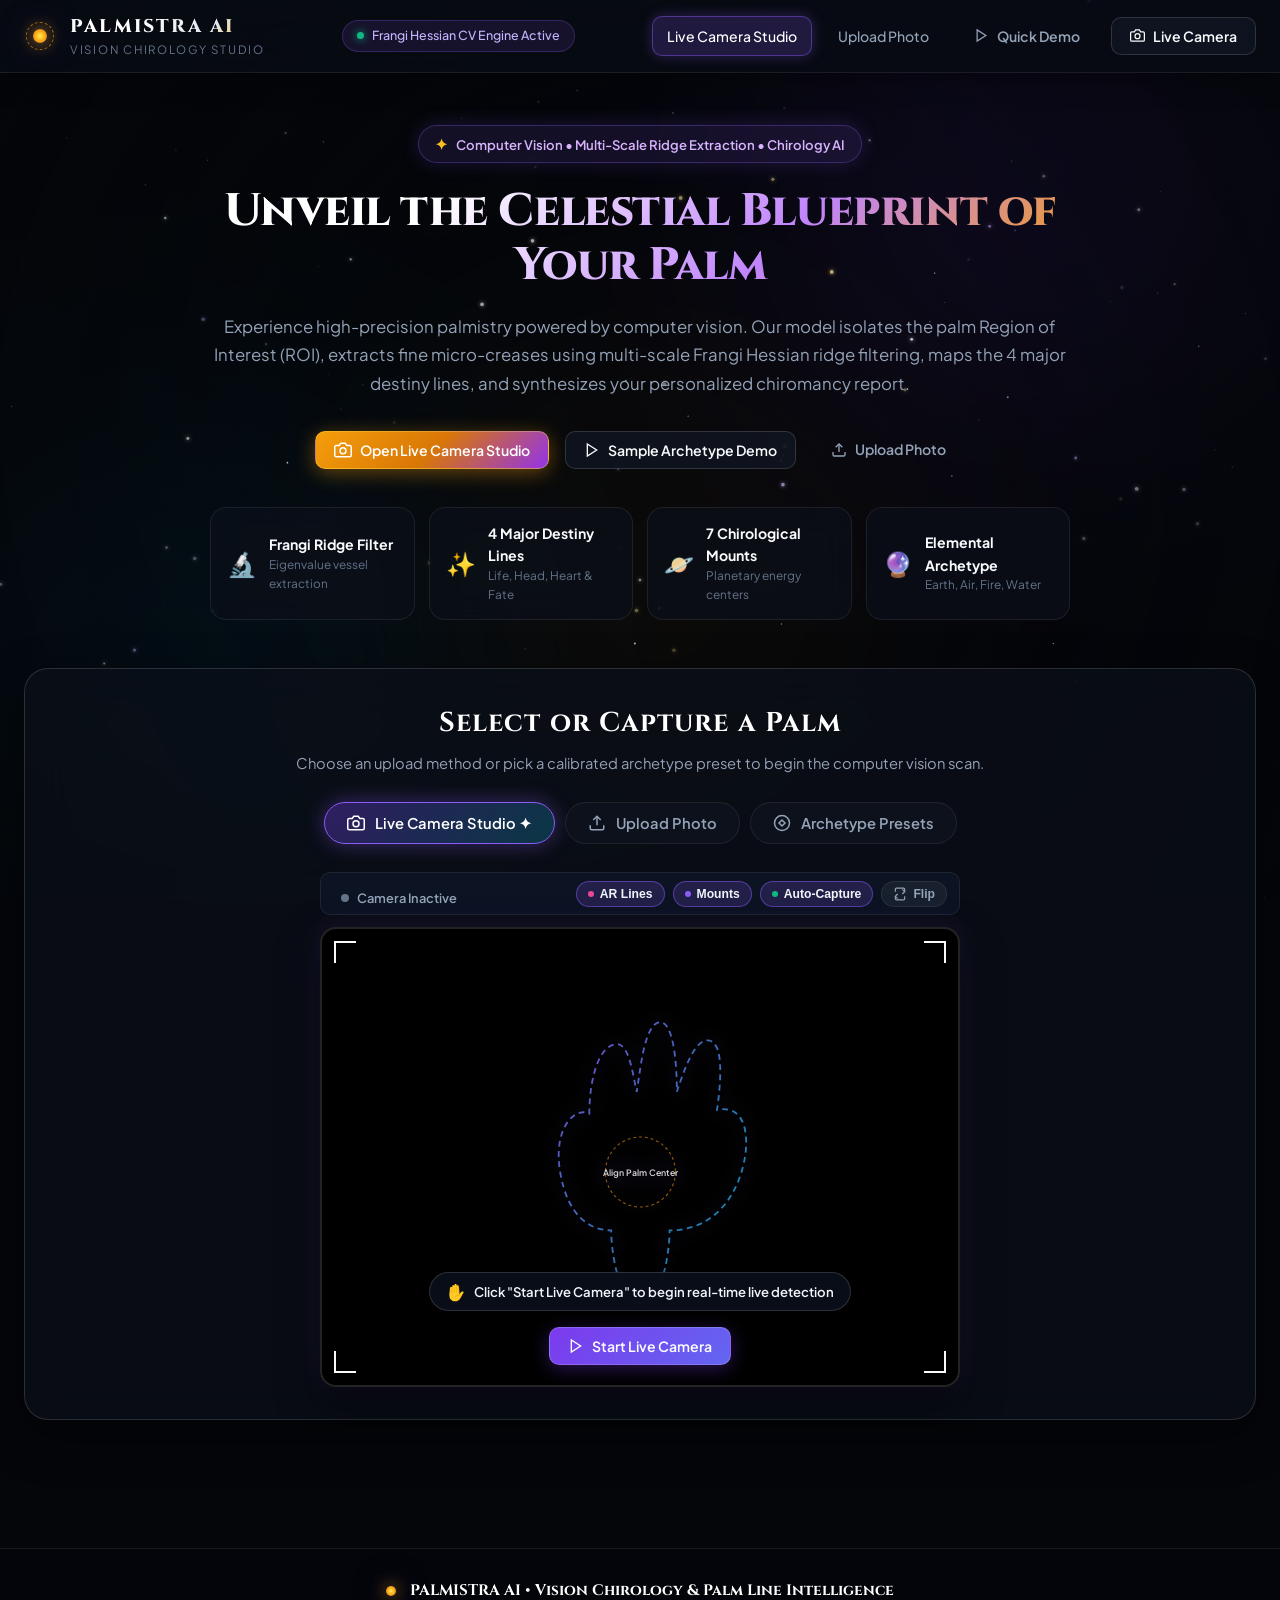
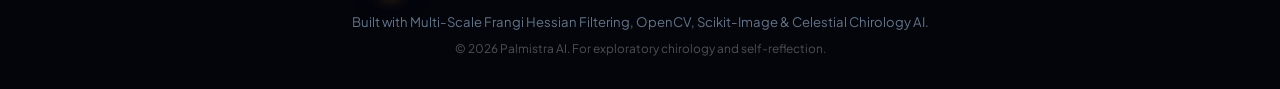
==== commit bc16411a: "live fix 1.0" ====
--- a/frontend/index.html
+++ b/frontend/index.html
@@ -38,11 +38,12 @@
         <span>Frangi Hessian CV Engine Active</span>
       </div>
       <div class="header-actions">
+        <a href="index.html" class="nav-link active">Live Camera Studio</a>
+        <a href="upload.html" class="nav-link">Upload Photo</a>
         <button id="btn-header-demo" class="btn-ghost">
           <svg width="15" height="15" viewBox="0 0 24 24" fill="none" stroke="currentColor" stroke-width="2"><polygon points="5 3 19 12 5 21 5 3"></polygon></svg>
           Quick Demo
         </button>
-        <a href="#input-section" class="nav-link">Select Palm</a>
         <button id="btn-open-camera" class="btn-secondary">
           <svg width="15" height="15" viewBox="0 0 24 24" fill="none" stroke="currentColor" stroke-width="2"><path d="M23 19a2 2 0 0 1-2 2H3a2 2 0 0 1-2-2V8a2 2 0 0 1 2-2h4l2-3h6l2 3h4a2 2 0 0 1 2 2z"></path><circle cx="12" cy="13" r="4"></circle></svg>
           Live Camera
@@ -66,16 +67,21 @@
       </p>
 
       <div class="hero-quick-actions">
-        <button id="hero-btn-demo" class="btn-primary highlight">
+        <button id="hero-btn-camera" class="btn-primary highlight">
           <span class="btn-shimmer"></span>
+          <svg width="18" height="18" viewBox="0 0 24 24" fill="none" stroke="currentColor" stroke-width="2"><path d="M23 19a2 2 0 0 1-2 2H3a2 2 0 0 1-2-2V8a2 2 0 0 1 2-2h4l2-3h6l2 3h4a2 2 0 0 1 2 2z"></path><circle cx="12" cy="13" r="4"></circle></svg>
+          Open Live Camera Studio
+        </button>
+        <button id="hero-btn-demo" class="btn-secondary">
           <svg width="16" height="16" viewBox="0 0 24 24" fill="none" stroke="currentColor" stroke-width="2"><polygon points="5 3 19 12 5 21 5 3"></polygon></svg>
-          Explore Live Demo Reading
-        </button>
-        <a href="#input-section" class="btn-secondary">
+          Sample Archetype Demo
+        </button>
+        <a href="upload.html" class="btn-ghost">
           <svg width="16" height="16" viewBox="0 0 24 24" fill="none" stroke="currentColor" stroke-width="2"><path d="M21 15v4a2 2 0 0 1-2 2H5a2 2 0 0 1-2-2v-4"></path><polyline points="17 8 12 3 7 8"></polyline><line x1="12" y1="3" x2="12" y2="15"></line></svg>
-          Upload Your Palm Photo
+          Upload Photo
         </a>
       </div>
+
 
       <!-- Feature Highlights -->
       <div class="hero-feature-ribbon">
@@ -118,13 +124,13 @@
       </div>
 
       <div class="input-tabs">
-        <button class="tab-btn active" id="tab-upload">
+        <button class="tab-btn active" id="tab-camera">
+          <svg width="18" height="18" viewBox="0 0 24 24" fill="none" stroke="currentColor" stroke-width="2"><path d="M23 19a2 2 0 0 1-2 2H3a2 2 0 0 1-2-2V8a2 2 0 0 1 2-2h4l2-3h6l2 3h4a2 2 0 0 1 2 2z"></path><circle cx="12" cy="13" r="4"></circle></svg>
+          Live Camera Studio ✦
+        </button>
+        <button class="tab-btn" id="tab-upload">
           <svg width="18" height="18" viewBox="0 0 24 24" fill="none" stroke="currentColor" stroke-width="2"><path d="M21 15v4a2 2 0 0 1-2 2H5a2 2 0 0 1-2-2v-4"></path><polyline points="17 8 12 3 7 8"></polyline><line x1="12" y1="3" x2="12" y2="15"></line></svg>
           Upload Photo
-        </button>
-        <button class="tab-btn" id="tab-camera">
-          <svg width="18" height="18" viewBox="0 0 24 24" fill="none" stroke="currentColor" stroke-width="2"><path d="M23 19a2 2 0 0 1-2 2H3a2 2 0 0 1-2-2V8a2 2 0 0 1 2-2h4l2-3h6l2 3h4a2 2 0 0 1 2 2z"></path><circle cx="12" cy="13" r="4"></circle></svg>
-          Live Camera Guide
         </button>
         <button class="tab-btn" id="tab-samples">
           <svg width="18" height="18" viewBox="0 0 24 24" fill="none" stroke="currentColor" stroke-width="2"><circle cx="12" cy="12" r="10"></circle><polygon points="12 8 8 12 12 16 16 12 12 8"></polygon></svg>
@@ -133,7 +139,7 @@
       </div>
 
       <!-- Upload Panel -->
-      <div class="tab-panel active" id="panel-upload">
+      <div class="tab-panel" id="panel-upload">
         <div class="drop-zone" id="drop-zone">
           <input type="file" id="file-input" accept="image/*" class="file-hidden-input">
           
@@ -145,6 +151,9 @@
             <div class="drop-zone-subtitle">or click to browse from device (JPEG, PNG, WEBP)</div>
             <div class="drop-zone-hint">
               <span>✦ Open fingers flat &bull; Good natural lighting &bull; Palm perpendicular to lens</span>
+            </div>
+            <div>
+              <a href="upload.html" style="color: #c4b5fd; text-decoration: underline; font-size: 0.82rem; margin-top: 10px; display: inline-block;">✦ Need rotation or orientation adjustments? Open Dedicated Photo Studio &rarr;</a>
             </div>
           </div>
 
@@ -170,12 +179,86 @@
       </div>
 
       <!-- Camera Panel -->
-      <div class="tab-panel" id="panel-camera">
-        <div class="camera-viewport-container">
+      <div class="tab-panel active" id="panel-camera">
+        <!-- Live Camera Controls Toolbar -->
+        <div class="camera-toolbar">
+          <div class="toolbar-left">
+            <span class="camera-status-indicator" id="camera-status-indicator">
+              <span class="pulse-ring"></span>
+              <span class="status-dot"></span>
+              <span class="status-label" id="camera-status-label">Camera Inactive</span>
+            </span>
+          </div>
+
+          <div class="toolbar-chips">
+            <button class="chip-toggle active" id="chip-ar-lines" title="Toggle AR Palm Lines">
+              <span class="chip-dot" style="background:#ec4899;"></span>
+              <span>AR Lines</span>
+            </button>
+            <button class="chip-toggle active" id="chip-mounts" title="Toggle Chirological Mounts">
+              <span class="chip-dot" style="background:#8b5cf6;"></span>
+              <span>Mounts</span>
+            </button>
+            <button class="chip-toggle active" id="chip-auto-capture" title="Auto-Capture when aligned and steady">
+              <span class="chip-dot" style="background:#10b981;"></span>
+              <span>Auto-Capture</span>
+            </button>
+            <button class="chip-action" id="btn-flip-cam" title="Switch Front/Rear Camera">
+              <svg width="14" height="14" viewBox="0 0 24 24" fill="none" stroke="currentColor" stroke-width="2"><path d="M20 16v4a2 2 0 0 1-2 2H6a2 2 0 0 1-2-2v-4"></path><path d="M4 8V4a2 2 0 0 1 2-2h12a2 2 0 0 1 2 2v4"></path><path d="m16 12 4-4-4-4"></path><path d="m8 12-4 4 4 4"></path></svg>
+              <span>Flip</span>
+            </button>
+          </div>
+        </div>
+
+        <div class="camera-viewport-container" id="camera-viewport-container">
           <video id="camera-feed" autoplay playsinline muted></video>
           
-          <!-- Palm Alignment Overlay Guide -->
-          <div class="palm-guide-overlay">
+          <!-- Live AR Overlaid Canvas -->
+          <canvas id="camera-detection-canvas"></canvas>
+
+          <!-- Top Viewport HUD -->
+          <div class="camera-hud-top" id="camera-hud-top">
+            <div class="hud-item hud-archetype-badge" id="hud-archetype-badge" style="display:none;">
+              <span class="archetype-icon" id="hud-archetype-icon">🌱</span>
+              <span class="archetype-text" id="hud-archetype-text">Earth Hand</span>
+            </div>
+            
+            <div class="hud-item hud-alignment-gauge" id="hud-alignment-gauge" style="display:none;">
+              <div class="gauge-bar-track">
+                <div class="gauge-bar-fill" id="hud-gauge-fill" style="width: 0%;"></div>
+              </div>
+              <span class="gauge-val" id="hud-gauge-val">0%</span>
+            </div>
+
+            <div class="hud-item hud-fps-badge" id="hud-fps-badge" style="display:none;">
+              <span id="hud-fps-val">-- FPS</span>
+            </div>
+          </div>
+
+          <!-- Futuristic / Celestial Corner Brackets -->
+          <div class="corner-bracket corner-tl"></div>
+          <div class="corner-bracket corner-tr"></div>
+          <div class="corner-bracket corner-bl"></div>
+          <div class="corner-bracket corner-br"></div>
+
+          <!-- Auto Capture Countdown Circular Overlay -->
+          <div class="auto-capture-overlay" id="auto-capture-overlay" style="display:none;">
+            <svg class="countdown-svg" viewBox="0 0 120 120">
+              <circle cx="60" cy="60" r="52" class="countdown-track"/>
+              <circle cx="60" cy="60" r="52" class="countdown-progress" id="countdown-progress-circle"/>
+            </svg>
+            <div class="countdown-number" id="countdown-number-text">3</div>
+            <div class="countdown-label">HOLD STEADY</div>
+          </div>
+
+          <!-- Bottom Guidance Floating Banner -->
+          <div class="camera-guidance-pill" id="camera-guidance-pill">
+            <span class="guidance-icon">✋</span>
+            <span class="guidance-text" id="camera-guidance-text">Click "Start Live Camera" to begin real-time live detection</span>
+          </div>
+
+          <!-- Static Guide Fallback (fades when camera is running) -->
+          <div class="palm-guide-overlay" id="palm-guide-overlay">
             <svg class="hand-silhouette-svg" viewBox="0 0 400 500">
               <defs>
                 <linearGradient id="guideGradient" x1="0%" y1="0%" x2="100%" y2="100%">
@@ -185,7 +268,7 @@
               </defs>
               <path d="M 200 450 C 170 450, 160 380, 160 350 C 130 350, 100 330, 90 270 C 80 210, 110 180, 130 190 C 130 150, 140 100, 165 95 C 185 90, 190 140, 195 160 C 200 130, 205 70, 225 65 C 245 60, 250 120, 250 160 C 260 130, 275 85, 295 90 C 315 95, 310 150, 305 185 C 325 180, 345 190, 345 230 C 345 270, 320 350, 240 350 C 240 380, 230 450, 200 450 Z" 
                     fill="none" stroke="url(#guideGradient)" stroke-width="2.5" stroke-dasharray="8 6"/>
-              <circle cx="200" cy="270" r="48" fill="none" stroke="rgba(245, 158, 11, 0.6)" stroke-width="1.5" stroke-dasharray="4 4"/>
+              <circle id="guide-center-circle" cx="200" cy="270" r="48" fill="none" stroke="rgba(245, 158, 11, 0.6)" stroke-width="1.5" stroke-dasharray="4 4"/>
               <text x="200" y="275" text-anchor="middle" fill="rgba(255,255,255,0.85)" font-size="12" font-family="'Plus Jakarta Sans', sans-serif" font-weight="600">Align Palm Center</text>
             </svg>
           </div>
@@ -193,7 +276,7 @@
           <div class="camera-controls">
             <button id="btn-start-camera" class="btn-primary">
               <svg width="16" height="16" viewBox="0 0 24 24" fill="none" stroke="currentColor" stroke-width="2"><polygon points="5 3 19 12 5 21 5 3"></polygon></svg>
-              Start Camera
+              Start Live Camera
             </button>
             <button id="btn-capture-photo" class="btn-primary highlight" style="display:none;">
               <span class="btn-shimmer"></span>
@@ -203,7 +286,82 @@
             <button id="btn-stop-camera" class="btn-ghost" style="display:none;">Stop</button>
           </div>
         </div>
-      </div>
+
+        <!-- Live Telemetry & Mini-Reading Drawer -->
+        <div class="live-telemetry-drawer" id="live-telemetry-drawer" style="display:none;">
+          <div class="telemetry-card telemetry-archetype">
+            <div class="card-eyebrow">LIVE ARCHETYPE</div>
+            <div class="archetype-main">
+              <span class="archetype-icon-lg" id="live-drawer-icon">🌱</span>
+              <div>
+                <h4 id="live-drawer-archetype">Earth Hand</h4>
+                <p id="live-drawer-desc">Pragmatic, grounded resilience</p>
+              </div>
+            </div>
+            <div class="archetype-metrics">
+              <div class="metric-row">
+                <span>Aspect Ratio</span>
+                <strong id="live-drawer-aspect">1.02</strong>
+              </div>
+              <div class="metric-row">
+                <span>Palm Solidity</span>
+                <strong id="live-drawer-solidity">84%</strong>
+              </div>
+            </div>
+          </div>
+
+          <div class="telemetry-card telemetry-harmony">
+            <div class="card-eyebrow">ESTIMATED HARMONY</div>
+            <div class="harmony-score-display">
+              <span class="score-num" id="live-drawer-harmony">--</span>
+              <span class="score-den">/100</span>
+            </div>
+            <div class="harmony-bar-track">
+              <div class="harmony-bar-fill" id="live-drawer-harmony-bar" style="width: 0%;"></div>
+            </div>
+            <div class="harmony-status-tag" id="live-drawer-status-tag">Real-Time Reading</div>
+          </div>
+
+          <div class="telemetry-card telemetry-lines">
+            <div class="card-eyebrow">REAL-TIME CHIROLOGY METERS</div>
+            <div class="live-line-meters">
+              <div class="live-meter-item">
+                <div class="meter-info">
+                  <span class="line-dot dot-heart"></span>
+                  <span>Emotion (Heart)</span>
+                  <strong id="live-val-heart">--%</strong>
+                </div>
+                <div class="mini-bar"><div class="mini-fill fill-heart" id="live-bar-heart" style="width:0%"></div></div>
+              </div>
+              <div class="live-meter-item">
+                <div class="meter-info">
+                  <span class="line-dot dot-head"></span>
+                  <span>Intellect (Head)</span>
+                  <strong id="live-val-head">--%</strong>
+                </div>
+                <div class="mini-bar"><div class="mini-fill fill-head" id="live-bar-head" style="width:0%"></div></div>
+              </div>
+              <div class="live-meter-item">
+                <div class="meter-info">
+                  <span class="line-dot dot-life"></span>
+                  <span>Vitality (Life)</span>
+                  <strong id="live-val-life">--%</strong>
+                </div>
+                <div class="mini-bar"><div class="mini-fill fill-life" id="live-bar-life" style="width:0%"></div></div>
+              </div>
+              <div class="live-meter-item">
+                <div class="meter-info">
+                  <span class="line-dot dot-fate"></span>
+                  <span>Destiny (Fate)</span>
+                  <strong id="live-val-fate">--%</strong>
+                </div>
+                <div class="mini-bar"><div class="mini-fill fill-fate" id="live-bar-fate" style="width:0%"></div></div>
+              </div>
+            </div>
+          </div>
+        </div>
+      </div>
+
 
       <!-- Preset Archetypes Panel -->
       <div class="tab-panel" id="panel-samples">
--- a/frontend/style.css
+++ b/frontend/style.css
@@ -684,17 +684,96 @@
   gap: 12px;
 }
 
-/* 2. Camera Viewport */
+/* 2. Camera Viewport & Live Studio HUD */
+.camera-toolbar {
+  display: flex;
+  align-items: center;
+  justify-content: space-between;
+  max-width: 640px;
+  margin: 0 auto 12px auto;
+  padding: 6px 12px;
+  background: rgba(15, 23, 42, 0.65);
+  border: 1px solid var(--border-subtle);
+  border-radius: var(--radius-sm);
+  backdrop-filter: blur(12px);
+}
+
+.camera-status-indicator {
+  display: inline-flex;
+  align-items: center;
+  gap: 8px;
+  font-size: 0.8rem;
+  font-weight: 600;
+  color: var(--text-secondary);
+}
+
+.camera-status-indicator.active {
+  color: #34d399;
+}
+
+.camera-status-indicator .status-dot {
+  width: 8px;
+  height: 8px;
+  border-radius: 50%;
+  background: var(--text-muted);
+  transition: var(--transition);
+}
+
+.camera-status-indicator.active .status-dot {
+  background: #10b981;
+  box-shadow: 0 0 10px #10b981;
+}
+
+.toolbar-chips {
+  display: flex;
+  align-items: center;
+  gap: 8px;
+}
+
+.chip-toggle, .chip-action {
+  display: inline-flex;
+  align-items: center;
+  gap: 6px;
+  padding: 5px 11px;
+  background: rgba(255, 255, 255, 0.05);
+  border: 1px solid var(--border-subtle);
+  border-radius: var(--radius-full);
+  color: var(--text-secondary);
+  font-size: 0.76rem;
+  font-weight: 600;
+  cursor: pointer;
+  transition: var(--transition);
+}
+
+.chip-toggle:hover, .chip-action:hover {
+  background: rgba(255, 255, 255, 0.1);
+  color: var(--text-primary);
+  border-color: var(--border-glass);
+}
+
+.chip-toggle.active {
+  background: rgba(139, 92, 246, 0.18);
+  border-color: rgba(139, 92, 246, 0.5);
+  color: #f1f5f9;
+}
+
+.chip-dot {
+  width: 6px;
+  height: 6px;
+  border-radius: 50%;
+}
+
 .camera-viewport-container {
   position: relative;
   width: 100%;
-  max-width: 600px;
-  height: 420px;
+  max-width: 640px;
+  height: 460px;
   margin: 0 auto;
   border-radius: var(--radius-md);
   overflow: hidden;
   background: #000000;
   border: 2px solid var(--border-glass);
+  box-shadow: 0 16px 40px rgba(0, 0, 0, 0.6), 0 0 30px rgba(139, 92, 246, 0.15);
 }
 
 #camera-feed {
@@ -704,6 +783,196 @@
   transform: scaleX(-1); /* Mirror view for intuitive user experience */
 }
 
+#camera-detection-canvas {
+  position: absolute;
+  inset: 0;
+  width: 100%;
+  height: 100%;
+  pointer-events: none;
+  z-index: 10;
+}
+
+/* Viewport Corners */
+.corner-bracket {
+  position: absolute;
+  width: 22px;
+  height: 22px;
+  pointer-events: none;
+  z-index: 12;
+  border-color: rgba(139, 92, 246, 0.6);
+  transition: var(--transition);
+}
+
+.corner-tl { top: 12px; left: 12px; border-top: 2px solid; border-left: 2px solid; }
+.corner-tr { top: 12px; right: 12px; border-top: 2px solid; border-right: 2px solid; }
+.corner-bl { bottom: 12px; left: 12px; border-bottom: 2px solid; border-left: 2px solid; }
+.corner-br { bottom: 12px; right: 12px; border-bottom: 2px solid; border-right: 2px solid; }
+
+.camera-viewport-container.aligned .corner-bracket {
+  border-color: #10b981;
+  filter: drop-shadow(0 0 6px rgba(16, 185, 129, 0.8));
+}
+
+/* Viewport Top HUD */
+.camera-hud-top {
+  position: absolute;
+  top: 14px;
+  left: 20px;
+  right: 20px;
+  display: flex;
+  align-items: center;
+  justify-content: space-between;
+  z-index: 15;
+  pointer-events: none;
+}
+
+.hud-item {
+  display: inline-flex;
+  align-items: center;
+  gap: 6px;
+  padding: 4px 10px;
+  background: rgba(8, 12, 20, 0.78);
+  border: 1px solid var(--border-glass);
+  border-radius: var(--radius-full);
+  backdrop-filter: blur(8px);
+  font-size: 0.75rem;
+  font-weight: 600;
+  color: #e2e8f0;
+}
+
+.hud-archetype-badge {
+  color: var(--text-gold);
+  border-color: rgba(245, 158, 11, 0.4);
+}
+
+.hud-alignment-gauge {
+  gap: 8px;
+}
+
+.gauge-bar-track {
+  width: 64px;
+  height: 6px;
+  background: rgba(255, 255, 255, 0.15);
+  border-radius: var(--radius-full);
+  overflow: hidden;
+}
+
+.gauge-bar-fill {
+  height: 100%;
+  background: linear-gradient(90deg, #f59e0b, #10b981);
+  border-radius: var(--radius-full);
+  transition: width 0.2s ease-out;
+}
+
+.hud-fps-badge {
+  color: #94a3b8;
+  font-family: monospace;
+}
+
+/* Auto-Capture Overlay */
+.auto-capture-overlay {
+  position: absolute;
+  top: 50%;
+  left: 50%;
+  transform: translate(-50%, -50%);
+  width: 140px;
+  height: 140px;
+  display: flex;
+  flex-direction: column;
+  align-items: center;
+  justify-content: center;
+  z-index: 18;
+  pointer-events: none;
+  background: rgba(8, 12, 20, 0.85);
+  border: 1px solid rgba(16, 185, 129, 0.5);
+  border-radius: 50%;
+  box-shadow: 0 0 30px rgba(16, 185, 129, 0.4);
+  animation: pulseAutoCap 1s infinite alternate;
+}
+
+@keyframes pulseAutoCap {
+  0% { transform: translate(-50%, -50%) scale(0.96); box-shadow: 0 0 20px rgba(16, 185, 129, 0.3); }
+  100% { transform: translate(-50%, -50%) scale(1.04); box-shadow: 0 0 40px rgba(16, 185, 129, 0.6); }
+}
+
+.countdown-svg {
+  position: absolute;
+  inset: 0;
+  width: 100%;
+  height: 100%;
+  transform: rotate(-90deg);
+}
+
+.countdown-track {
+  fill: none;
+  stroke: rgba(255, 255, 255, 0.1);
+  stroke-width: 6;
+}
+
+.countdown-progress {
+  fill: none;
+  stroke: #10b981;
+  stroke-width: 6;
+  stroke-linecap: round;
+  stroke-dasharray: 326.7;
+  stroke-dashoffset: 0;
+  transition: stroke-dashoffset 0.15s linear;
+}
+
+.countdown-number {
+  font-size: 2.2rem;
+  font-weight: 800;
+  color: #ffffff;
+  font-family: var(--font-heading);
+  text-shadow: 0 0 15px rgba(16, 185, 129, 0.8);
+  line-height: 1;
+}
+
+.countdown-label {
+  font-size: 0.65rem;
+  font-weight: 700;
+  letter-spacing: 0.08em;
+  color: #34d399;
+  margin-top: 4px;
+}
+
+/* Floating Bottom Guidance Banner */
+.camera-guidance-pill {
+  position: absolute;
+  bottom: 74px;
+  left: 50%;
+  transform: translateX(-50%);
+  display: inline-flex;
+  align-items: center;
+  gap: 8px;
+  padding: 6px 16px;
+  background: rgba(10, 15, 28, 0.88);
+  border: 1px solid var(--border-glass);
+  border-radius: var(--radius-full);
+  box-shadow: 0 8px 24px rgba(0, 0, 0, 0.5);
+  backdrop-filter: blur(12px);
+  z-index: 15;
+  pointer-events: none;
+  max-width: 90%;
+  white-space: nowrap;
+  transition: var(--transition);
+}
+
+.camera-guidance-pill.aligned {
+  border-color: rgba(16, 185, 129, 0.7);
+  box-shadow: 0 0 20px rgba(16, 185, 129, 0.4);
+}
+
+.guidance-icon {
+  font-size: 1rem;
+}
+
+.guidance-text {
+  font-size: 0.82rem;
+  font-weight: 600;
+  color: #f1f5f9;
+}
+
 .palm-guide-overlay {
   position: absolute;
   inset: 0;
@@ -711,6 +980,7 @@
   display: flex;
   align-items: center;
   justify-content: center;
+  transition: opacity 0.4s ease;
 }
 
 .hand-silhouette-svg {
@@ -729,6 +999,179 @@
   gap: 14px;
   z-index: 20;
 }
+
+/* Live Telemetry Drawer */
+.live-telemetry-drawer {
+  display: grid;
+  grid-template-columns: 1.2fr 1fr 1.6fr;
+  gap: 14px;
+  max-width: 640px;
+  margin: 14px auto 0 auto;
+  animation: fadeInDrawer 0.4s ease-out;
+}
+
+@keyframes fadeInDrawer {
+  from { opacity: 0; transform: translateY(10px); }
+  to { opacity: 1; transform: translateY(0); }
+}
+
+.telemetry-card {
+  background: var(--bg-card);
+  border: 1px solid var(--border-glass);
+  border-radius: var(--radius-sm);
+  padding: 12px 14px;
+  backdrop-filter: blur(14px);
+}
+
+.card-eyebrow {
+  font-size: 0.65rem;
+  font-weight: 700;
+  letter-spacing: 0.08em;
+  color: var(--text-muted);
+  margin-bottom: 8px;
+}
+
+.archetype-main {
+  display: flex;
+  align-items: center;
+  gap: 10px;
+  margin-bottom: 10px;
+}
+
+.archetype-icon-lg {
+  font-size: 1.6rem;
+}
+
+.archetype-main h4 {
+  font-size: 0.95rem;
+  font-weight: 700;
+  color: var(--text-primary);
+  margin: 0;
+}
+
+.archetype-main p {
+  font-size: 0.72rem;
+  color: var(--text-secondary);
+  margin: 0;
+}
+
+.archetype-metrics {
+  display: flex;
+  flex-direction: column;
+  gap: 4px;
+}
+
+.metric-row {
+  display: flex;
+  justify-content: space-between;
+  font-size: 0.72rem;
+  color: var(--text-secondary);
+}
+
+.metric-row strong {
+  color: var(--text-primary);
+}
+
+/* Estimated Harmony Card */
+.harmony-score-display {
+  display: flex;
+  align-items: baseline;
+  gap: 2px;
+  margin: 4px 0 8px 0;
+}
+
+.harmony-score-display .score-num {
+  font-size: 1.8rem;
+  font-weight: 800;
+  font-family: var(--font-heading);
+  color: var(--text-gold);
+}
+
+.harmony-score-display .score-den {
+  font-size: 0.8rem;
+  color: var(--text-muted);
+}
+
+.harmony-bar-track {
+  width: 100%;
+  height: 6px;
+  background: rgba(255, 255, 255, 0.1);
+  border-radius: var(--radius-full);
+  overflow: hidden;
+  margin-bottom: 6px;
+}
+
+.harmony-bar-fill {
+  height: 100%;
+  background: linear-gradient(90deg, #8b5cf6, #f59e0b, #10b981);
+  border-radius: var(--radius-full);
+  transition: width 0.3s ease;
+}
+
+.harmony-status-tag {
+  font-size: 0.68rem;
+  font-weight: 600;
+  color: #34d399;
+}
+
+/* Chirology Line Meters */
+.live-line-meters {
+  display: flex;
+  flex-direction: column;
+  gap: 6px;
+}
+
+.live-meter-item .meter-info {
+  display: flex;
+  align-items: center;
+  justify-content: space-between;
+  font-size: 0.7rem;
+  color: var(--text-secondary);
+  margin-bottom: 2px;
+}
+
+.live-meter-item .meter-info strong {
+  color: var(--text-primary);
+}
+
+.line-dot {
+  display: inline-block;
+  width: 6px;
+  height: 6px;
+  border-radius: 50%;
+  margin-right: 4px;
+}
+
+.dot-heart { background: var(--color-heart); }
+.dot-head { background: var(--color-head); }
+.dot-life { background: var(--color-life); }
+.dot-fate { background: var(--color-fate); }
+
+.mini-bar {
+  width: 100%;
+  height: 4px;
+  background: rgba(255, 255, 255, 0.08);
+  border-radius: var(--radius-full);
+  overflow: hidden;
+}
+
+.mini-fill {
+  height: 100%;
+  border-radius: var(--radius-full);
+  transition: width 0.25s ease;
+}
+
+.fill-heart { background: var(--color-heart); }
+.fill-head { background: var(--color-head); }
+.fill-life { background: var(--color-life); }
+.fill-fate { background: var(--color-fate); }
+
+@media (max-width: 680px) {
+  .live-telemetry-drawer {
+    grid-template-columns: 1fr;
+  }
+}
+
 
 /* 3. Preset Archetype Cards */
 .samples-grid {
@@ -1908,6 +2351,340 @@
 }
 
 /* ==========================================================================
+   Dedicated Upload Page Specific Styles
+   ========================================================================== */
+.nav-link.active {
+  color: #ffffff;
+  background: rgba(139, 92, 246, 0.2);
+  border: 1px solid rgba(139, 92, 246, 0.45);
+  box-shadow: 0 0 14px rgba(139, 92, 246, 0.3);
+}
+
+.guidelines-grid {
+  display: grid;
+  grid-template-columns: repeat(4, 1fr);
+  gap: 16px;
+  margin-bottom: 32px;
+}
+
+.guideline-card {
+  background: var(--bg-card);
+  border: 1px solid var(--border-subtle);
+  border-radius: var(--radius-md);
+  padding: 18px 16px;
+  display: flex;
+  flex-direction: column;
+  gap: 8px;
+  backdrop-filter: blur(16px);
+  -webkit-backdrop-filter: blur(16px);
+  transition: var(--transition);
+}
+
+.guideline-card:hover {
+  background: var(--bg-card-hover);
+  border-color: var(--border-glow);
+  transform: translateY(-2px);
+  box-shadow: 0 8px 24px rgba(0, 0, 0, 0.35);
+}
+
+.guideline-header {
+  display: flex;
+  align-items: center;
+  gap: 10px;
+}
+
+.guideline-icon {
+  font-size: 1.3rem;
+  width: 36px;
+  height: 36px;
+  border-radius: var(--radius-sm);
+  background: rgba(139, 92, 246, 0.15);
+  display: flex;
+  align-items: center;
+  justify-content: center;
+}
+
+.guideline-title {
+  font-size: 0.92rem;
+  font-weight: 700;
+  color: var(--text-primary);
+}
+
+.guideline-text {
+  font-size: 0.8rem;
+  color: var(--text-secondary);
+  line-height: 1.5;
+}
+
+/* Upload Alternate Actions & Paste */
+.upload-alt-actions {
+  display: flex;
+  align-items: center;
+  justify-content: center;
+  gap: 14px;
+  margin-top: 20px;
+  flex-wrap: wrap;
+}
+
+.paste-hint-pill {
+  display: inline-flex;
+  align-items: center;
+  gap: 8px;
+  font-size: 0.82rem;
+  color: var(--text-secondary);
+  background: rgba(255, 255, 255, 0.04);
+  border: 1px solid var(--border-subtle);
+  padding: 6px 14px;
+  border-radius: var(--radius-full);
+}
+
+.kbd-badge {
+  display: inline-block;
+  padding: 2px 7px;
+  font-size: 0.75rem;
+  font-family: monospace;
+  background: rgba(255, 255, 255, 0.12);
+  border-radius: 4px;
+  color: #ffffff;
+  border: 1px solid rgba(255, 255, 255, 0.2);
+}
+
+/* Preset Quick Strip */
+.preset-quick-strip {
+  display: flex;
+  align-items: center;
+  justify-content: center;
+  gap: 12px;
+  margin-top: 24px;
+  padding-top: 20px;
+  border-top: 1px solid var(--border-subtle);
+  flex-wrap: wrap;
+}
+
+.preset-quick-label {
+  font-size: 0.84rem;
+  color: var(--text-muted);
+}
+
+.preset-chip-btn {
+  display: inline-flex;
+  align-items: center;
+  gap: 6px;
+  padding: 6px 14px;
+  background: rgba(15, 20, 32, 0.7);
+  border: 1px solid var(--border-subtle);
+  border-radius: var(--radius-full);
+  color: var(--text-secondary);
+  font-size: 0.84rem;
+  font-weight: 600;
+  cursor: pointer;
+  transition: var(--transition);
+}
+
+.preset-chip-btn:hover {
+  color: #ffffff;
+  background: rgba(30, 40, 64, 0.85);
+  border-color: rgba(139, 92, 246, 0.5);
+  transform: translateY(-1px);
+}
+
+/* Pre-Analysis Studio Workspace */
+.pre-analysis-container {
+  display: flex;
+  flex-direction: column;
+  gap: 20px;
+  animation: fadeIn 0.35s ease-in-out;
+}
+
+.pre-analysis-grid {
+  display: grid;
+  grid-template-columns: 360px 1fr;
+  gap: 28px;
+  align-items: center;
+}
+
+.pre-analysis-preview-box {
+  position: relative;
+  width: 100%;
+  aspect-ratio: 1 / 1;
+  max-width: 360px;
+  margin: 0 auto;
+  border-radius: var(--radius-md);
+  overflow: hidden;
+  border: 2px solid var(--border-glow);
+  box-shadow: 0 12px 36px rgba(0, 0, 0, 0.6);
+  background: #000000;
+  display: flex;
+  align-items: center;
+  justify-content: center;
+}
+
+.pre-analysis-preview-box canvas,
+.pre-analysis-preview-box img {
+  max-width: 100%;
+  max-height: 100%;
+  object-fit: contain;
+  transition: transform 0.3s cubic-bezier(0.16, 1, 0.3, 1);
+}
+
+.pre-analysis-controls {
+  display: flex;
+  flex-direction: column;
+  gap: 20px;
+}
+
+.pre-analysis-meta-row {
+  display: flex;
+  align-items: center;
+  gap: 12px;
+  flex-wrap: wrap;
+}
+
+.image-meta-pill {
+  display: inline-flex;
+  align-items: center;
+  gap: 6px;
+  padding: 5px 12px;
+  border-radius: var(--radius-full);
+  background: rgba(255, 255, 255, 0.05);
+  border: 1px solid var(--border-subtle);
+  font-size: 0.8rem;
+  color: var(--text-secondary);
+}
+
+.image-meta-pill strong {
+  color: #ffffff;
+}
+
+/* Transform Toolbar */
+.transform-toolbar {
+  display: flex;
+  align-items: center;
+  gap: 10px;
+  flex-wrap: wrap;
+}
+
+.transform-btn {
+  display: inline-flex;
+  align-items: center;
+  gap: 8px;
+  padding: 8px 14px;
+  border-radius: var(--radius-sm);
+  background: rgba(18, 24, 38, 0.8);
+  border: 1px solid var(--border-subtle);
+  color: var(--text-secondary);
+  font-size: 0.84rem;
+  font-weight: 500;
+  cursor: pointer;
+  transition: var(--transition);
+}
+
+.transform-btn:hover {
+  background: rgba(30, 42, 68, 0.9);
+  color: #ffffff;
+  border-color: rgba(139, 92, 246, 0.5);
+  transform: translateY(-1px);
+}
+
+/* Hand Selection Chips */
+.hand-selection-box {
+  display: flex;
+  flex-direction: column;
+  gap: 8px;
+}
+
+.hand-selection-label {
+  font-size: 0.84rem;
+  font-weight: 600;
+  color: var(--text-secondary);
+  text-transform: uppercase;
+  letter-spacing: 0.05em;
+}
+
+.hand-options {
+  display: flex;
+  gap: 12px;
+}
+
+.hand-choice-pill {
+  flex: 1;
+  display: flex;
+  flex-direction: column;
+  padding: 12px 14px;
+  border-radius: var(--radius-sm);
+  background: rgba(15, 20, 32, 0.7);
+  border: 1px solid var(--border-subtle);
+  cursor: pointer;
+  transition: var(--transition);
+}
+
+.hand-choice-pill:hover {
+  background: rgba(25, 34, 54, 0.8);
+  border-color: rgba(139, 92, 246, 0.4);
+}
+
+.hand-choice-pill.active {
+  background: linear-gradient(135deg, rgba(124, 58, 237, 0.25) 0%, rgba(6, 182, 212, 0.2) 100%);
+  border-color: #8b5cf6;
+  box-shadow: 0 0 16px rgba(139, 92, 246, 0.3);
+}
+
+.hand-choice-title {
+  font-size: 0.9rem;
+  font-weight: 700;
+  color: #ffffff;
+  display: flex;
+  align-items: center;
+  gap: 8px;
+}
+
+.hand-choice-desc {
+  font-size: 0.74rem;
+  color: var(--text-muted);
+  margin-top: 4px;
+}
+
+/* Pre-analysis Main Actions */
+.pre-analysis-actions {
+  display: flex;
+  align-items: center;
+  gap: 14px;
+  margin-top: 6px;
+  flex-wrap: wrap;
+}
+
+@media (max-width: 1024px) {
+  .guidelines-grid {
+    grid-template-columns: repeat(2, 1fr);
+  }
+
+  .pre-analysis-grid {
+    grid-template-columns: 1fr;
+    text-align: center;
+  }
+
+  .pre-analysis-preview-box {
+    margin: 0 auto;
+  }
+
+  .pre-analysis-meta-row,
+  .transform-toolbar,
+  .pre-analysis-actions {
+    justify-content: center;
+  }
+}
+
+@media (max-width: 640px) {
+  .guidelines-grid {
+    grid-template-columns: 1fr;
+  }
+
+  .hand-options {
+    flex-direction: column;
+  }
+}
+
+/* ==========================================================================
    Print Stylesheet for Clean PDF Exports
    ========================================================================== */
 @media print {
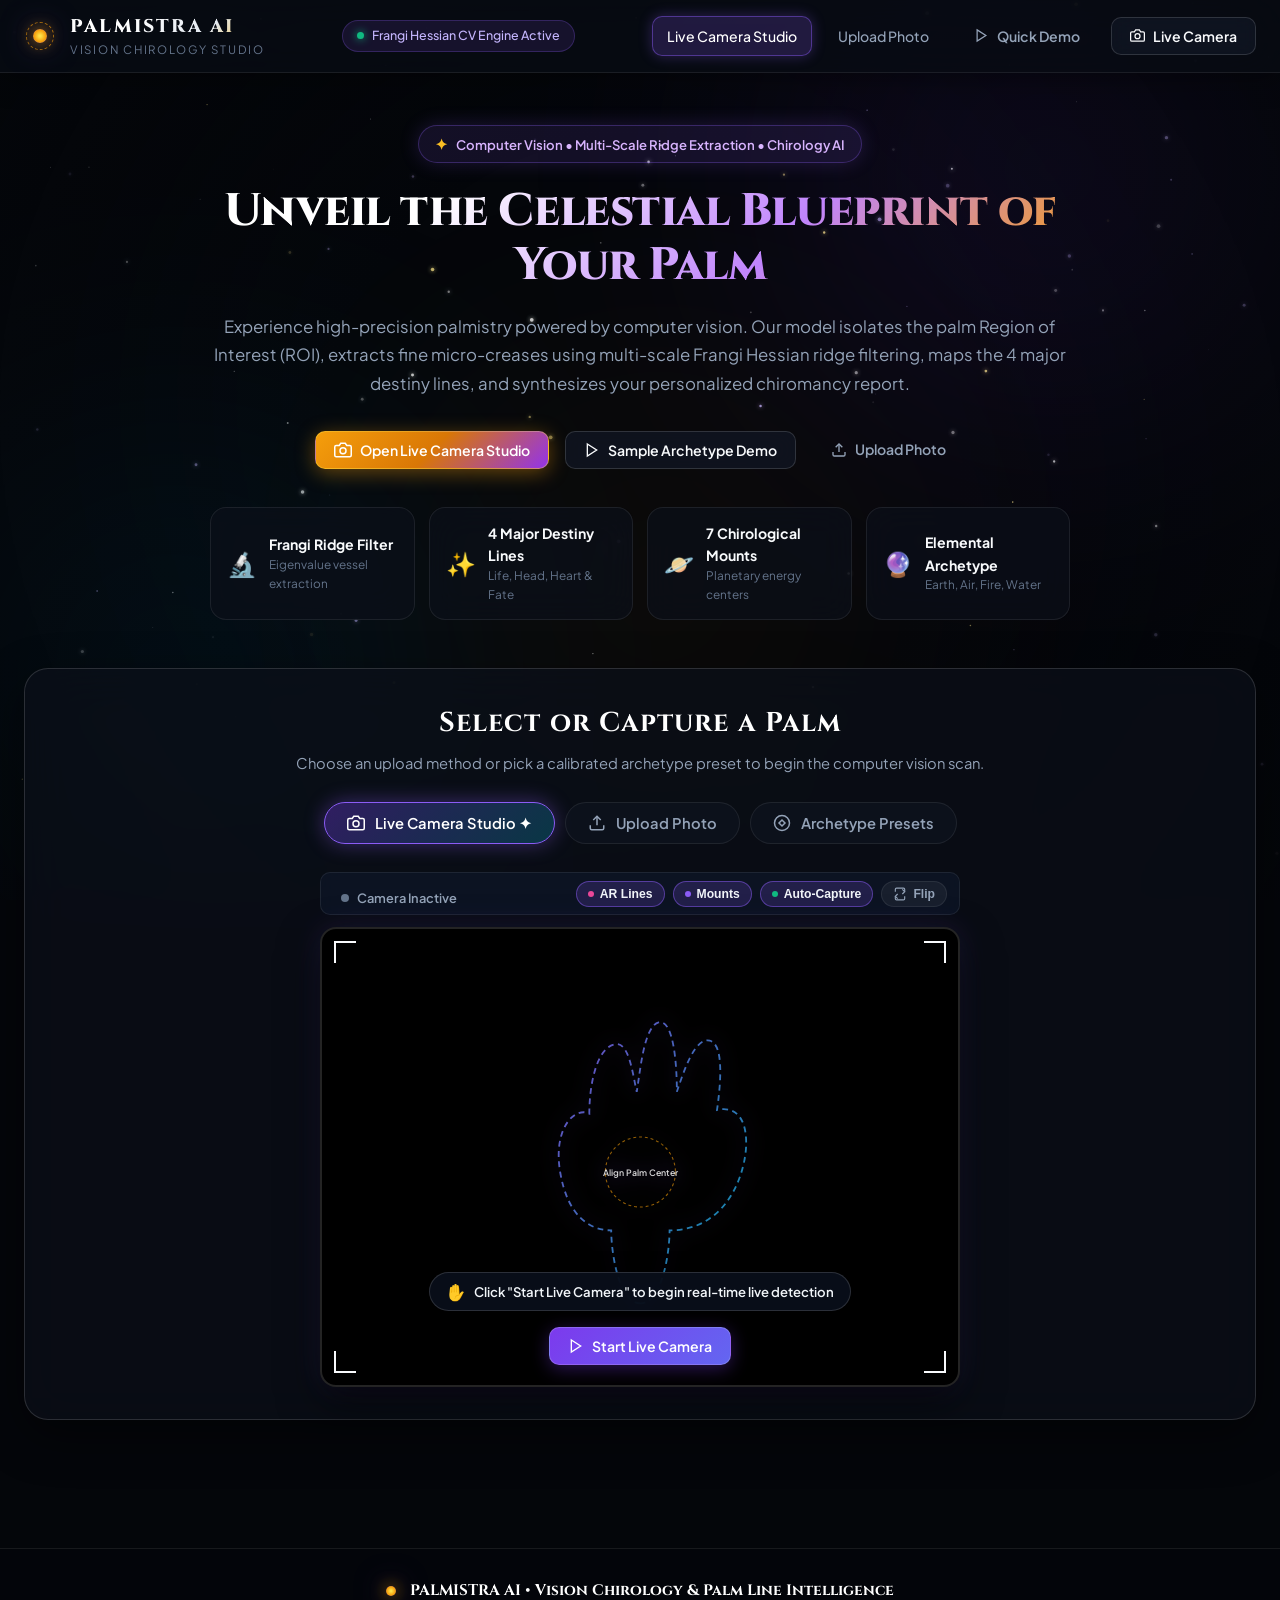
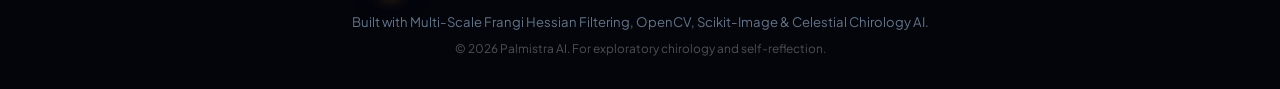
==== commit 71490ffa: "mobile ready(view)1.0" ====
--- a/frontend/index.html
+++ b/frontend/index.html
@@ -2,7 +2,7 @@
 <html lang="en">
 <head>
   <meta charset="UTF-8">
-  <meta name="viewport" content="width=device-width, initial-scale=1.0">
+  <meta name="viewport" content="width=device-width, initial-scale=1.0, maximum-scale=5.0, viewport-fit=cover">
   <title>Palmistra AI | Celestial Palm Reading & Vision Chirology Studio</title>
   <meta name="description" content="Ultra-premium AI palm reading studio powered by computer vision, multi-scale Frangi crease detection, and authentic chiromancy interpretation.">
   <link rel="preconnect" href="https://fonts.googleapis.com">
--- a/frontend/style.css
+++ b/frontend/style.css
@@ -71,10 +71,16 @@
   color: var(--text-primary);
   font-family: var(--font-body);
   min-height: 100vh;
+  min-height: 100dvh;
   line-height: 1.6;
+  width: 100%;
+  max-width: 100%;
   overflow-x: hidden;
   position: relative;
   -webkit-font-smoothing: antialiased;
+  -webkit-tap-highlight-color: transparent;
+  -webkit-text-size-adjust: 100%;
+  text-size-adjust: 100%;
 }
 
 /* ==========================================================================
@@ -83,8 +89,8 @@
 .cosmos-bg {
   position: fixed;
   inset: 0;
-  width: 100vw;
-  height: 100vh;
+  width: 100%;
+  height: 100%;
   pointer-events: none;
   z-index: 0;
   overflow: hidden;
@@ -781,6 +787,10 @@
   height: 100%;
   object-fit: cover;
   transform: scaleX(-1); /* Mirror view for intuitive user experience */
+}
+
+#camera-feed.rear-cam {
+  transform: none !important;
 }
 
 #camera-detection-canvas {
@@ -2320,7 +2330,7 @@
   }
 
   .canvas-viewport {
-    height: 420px;
+    height: 400px;
   }
 
   .lower-insights-grid {
@@ -2329,8 +2339,21 @@
 }
 
 @media (max-width: 768px) {
+  .app-header {
+    padding: 10px 16px;
+    padding-top: max(10px, env(safe-area-inset-top));
+  }
+
+  .header-status-pill {
+    display: none;
+  }
+
+  .main-container {
+    padding: 24px 16px 60px;
+  }
+
   .hero-heading {
-    font-size: 2.1rem;
+    font-size: clamp(1.85rem, 6.5vw, 2.3rem);
   }
 
   .samples-grid {
@@ -2341,12 +2364,694 @@
     grid-template-columns: 1fr;
   }
 
-  .header-status-pill {
+  .canvas-viewport {
+    height: 350px;
+  }
+}
+
+/* Smartphone & Tablet Vertical (< 640px) */
+@media (max-width: 640px) {
+  /* Navigation Header */
+  .app-header {
+    padding: 8px 12px;
+    padding-top: max(8px, env(safe-area-inset-top));
+  }
+
+  .header-content {
+    gap: 8px;
+  }
+
+  .brand-badge {
+    gap: 8px;
+  }
+
+  .celestial-orb-wrapper {
+    width: 24px;
+    height: 24px;
+  }
+
+  .brand-title {
+    font-size: 0.95rem;
+    letter-spacing: 0.06em;
+  }
+
+  .brand-subtitle {
     display: none;
   }
 
+  .header-actions {
+    gap: 6px;
+  }
+
+  #btn-header-demo,
+  #btn-quick-sample {
+    display: none;
+  }
+
+  .nav-link {
+    padding: 6px 10px;
+    font-size: 0.76rem;
+  }
+
+  #btn-open-camera,
+  .header-actions .btn-secondary {
+    padding: 6px 10px;
+    font-size: 0.76rem;
+    gap: 4px;
+  }
+
+  /* Main Container & Safe Areas */
+  .main-container {
+    padding: 16px 12px 50px;
+    padding-left: max(12px, env(safe-area-inset-left));
+    padding-right: max(12px, env(safe-area-inset-right));
+  }
+
+  /* Hero Section */
+  .hero-section {
+    margin: 6px auto 22px;
+  }
+
+  .hero-pill {
+    font-size: 0.72rem;
+    padding: 4px 12px;
+    margin-bottom: 12px;
+    line-height: 1.35;
+  }
+
+  .hero-heading {
+    font-size: clamp(1.6rem, 7.2vw, 2.05rem);
+    letter-spacing: -0.02em;
+    line-height: 1.2;
+    margin-bottom: 14px;
+  }
+
+  .hero-description {
+    font-size: 0.88rem;
+    line-height: 1.55;
+    margin-bottom: 20px;
+    padding: 0 4px;
+  }
+
+  .hero-quick-actions {
+    flex-direction: column;
+    width: 100%;
+    gap: 10px;
+    margin-bottom: 20px;
+  }
+
+  .hero-quick-actions .btn-primary,
+  .hero-quick-actions .btn-secondary {
+    width: 100%;
+    max-width: 100%;
+    justify-content: center;
+    padding: 12px 18px;
+    font-size: 0.9rem;
+  }
+
+  .hero-feature-ribbon {
+    grid-template-columns: 1fr;
+    gap: 8px;
+    margin-top: 14px;
+  }
+
+  .ribbon-item {
+    padding: 10px 14px;
+    gap: 10px;
+  }
+
+  /* Input Hub */
+  .input-hub {
+    padding: 16px 12px;
+    margin-bottom: 24px;
+    border-radius: var(--radius-md);
+  }
+
+  .section-title {
+    font-size: 1.25rem;
+  }
+
+  .section-subtitle {
+    font-size: 0.82rem;
+    margin-bottom: 14px;
+  }
+
+  .input-tabs {
+    display: flex;
+    flex-direction: row;
+    gap: 6px;
+    width: 100%;
+    margin-bottom: 16px;
+  }
+
+  .tab-btn {
+    flex: 1 1 0;
+    min-width: 0;
+    padding: 9px 6px;
+    font-size: 0.76rem;
+    gap: 5px;
+    justify-content: center;
+    text-align: center;
+    white-space: nowrap;
+    border-radius: var(--radius-full);
+  }
+
+  .tab-btn svg {
+    width: 13px;
+    height: 13px;
+    flex-shrink: 0;
+  }
+
+  /* Camera Viewport & Live Studio HUD (Fitted for Smartphones) */
+  .camera-toolbar {
+    width: 100%;
+    max-width: 100%;
+    padding: 6px 8px;
+    margin-bottom: 8px;
+    gap: 6px;
+    overflow-x: auto;
+    -webkit-overflow-scrolling: touch;
+    scrollbar-width: none;
+  }
+
+  .camera-toolbar::-webkit-scrollbar {
+    display: none;
+  }
+
+  .camera-status-indicator {
+    font-size: 0.72rem;
+    flex-shrink: 0;
+  }
+
+  .toolbar-chips {
+    gap: 4px;
+    flex-shrink: 0;
+  }
+
+  .chip-toggle, .chip-action {
+    padding: 5px 8px;
+    font-size: 0.7rem;
+    gap: 4px;
+    flex-shrink: 0;
+  }
+
+  .camera-viewport-container {
+    width: 100%;
+    max-width: 100%;
+    height: auto;
+    aspect-ratio: 3 / 4;
+    max-height: 60vh;
+    max-height: 60dvh;
+    min-height: 320px;
+    border-radius: var(--radius-md);
+  }
+
+  .camera-hud-top {
+    top: 8px;
+    left: 8px;
+    right: 8px;
+    gap: 4px;
+  }
+
+  .hud-item {
+    padding: 3px 6px;
+    font-size: 0.65rem;
+    gap: 4px;
+  }
+
+  .gauge-bar-track {
+    width: 34px;
+    height: 5px;
+  }
+
+  .auto-capture-overlay {
+    width: 104px;
+    height: 104px;
+  }
+
+  .countdown-number {
+    font-size: 1.7rem;
+  }
+
+  .countdown-label {
+    font-size: 0.58rem;
+  }
+
+  .camera-guidance-pill {
+    bottom: 74px;
+    width: calc(100% - 20px);
+    max-width: calc(100% - 20px);
+    padding: 6px 10px;
+    font-size: 0.74rem;
+    white-space: normal;
+    text-align: center;
+    justify-content: center;
+    line-height: 1.3;
+  }
+
+  .guidance-icon {
+    font-size: 0.88rem;
+    flex-shrink: 0;
+  }
+
+  .camera-controls {
+    bottom: 12px;
+    gap: 8px;
+    padding: 0 10px;
+    width: 100%;
+  }
+
+  #btn-start-camera {
+    padding: 12px 20px;
+    font-size: 0.88rem;
+    width: 88%;
+    max-width: 270px;
+    justify-content: center;
+    box-shadow: 0 4px 20px rgba(124, 58, 237, 0.5);
+  }
+
+  #btn-capture-photo {
+    padding: 12px 22px;
+    font-size: 0.88rem;
+    font-weight: 700;
+    border-radius: var(--radius-full);
+    box-shadow: 0 0 24px rgba(245, 158, 11, 0.7);
+  }
+
+  #btn-stop-camera {
+    padding: 10px 14px;
+    font-size: 0.78rem;
+  }
+
+  /* Live Telemetry Drawer */
+  .live-telemetry-drawer {
+    grid-template-columns: 1fr;
+    gap: 8px;
+    max-width: 100%;
+    margin-top: 10px;
+  }
+
+  .telemetry-card {
+    padding: 10px 12px;
+  }
+
+  .score-num {
+    font-size: 1.5rem;
+  }
+
+  /* Drop Zone */
+  .drop-zone {
+    padding: 24px 12px;
+  }
+
+  .drop-zone-icon {
+    width: 52px;
+    height: 52px;
+    margin-bottom: 12px;
+  }
+
+  .drop-zone-title {
+    font-size: 1rem;
+  }
+
+  .drop-zone-subtitle {
+    font-size: 0.8rem;
+  }
+
+  .preview-img-wrapper {
+    width: 180px;
+    height: 180px;
+  }
+
+  /* Archetype Cards */
+  .samples-grid {
+    grid-template-columns: 1fr;
+    gap: 14px;
+  }
+
+  .sample-thumbnail {
+    height: 170px;
+  }
+
+  .sample-details {
+    padding: 14px;
+  }
+
+  /* Results Header Card */
+  .results-header-card {
+    grid-template-columns: 1fr;
+    padding: 18px 14px;
+    gap: 16px;
+    margin-bottom: 20px;
+    border-radius: var(--radius-md);
+  }
+
+  .archetype-badge-container {
+    gap: 12px;
+    margin-bottom: 8px;
+  }
+
+  .archetype-icon {
+    width: 46px;
+    height: 46px;
+    font-size: 1.6rem;
+  }
+
+  .archetype-title {
+    font-size: 1.35rem;
+  }
+
+  .archetype-motto {
+    font-size: 0.84rem;
+    margin-bottom: 10px;
+  }
+
+  .strengths-chips {
+    gap: 6px;
+  }
+
+  .strength-chip {
+    font-size: 0.72rem;
+    padding: 3px 10px;
+  }
+
+  .harmony-score-box {
+    flex-direction: column;
+    align-items: stretch;
+    gap: 14px;
+    padding-left: 0;
+    border-left: none;
+    border-top: 1px solid var(--border-subtle);
+    padding-top: 14px;
+  }
+
+  .harmony-circle-gauge {
+    margin: 0 auto;
+    width: 88px;
+    height: 88px;
+  }
+
+  .circle-number {
+    font-size: 1.3rem;
+  }
+
+  .harmony-metrics-stack {
+    width: 100%;
+    gap: 7px;
+  }
+
+  .mini-metric {
+    grid-template-columns: 72px 1fr 24px;
+    font-size: 0.72rem;
+  }
+
+  /* Studio & Canvas */
+  .dashboard-grid {
+    grid-template-columns: 1fr;
+    gap: 20px;
+    margin-bottom: 24px;
+  }
+
+  .studio-card {
+    padding: 14px 10px;
+    border-radius: var(--radius-md);
+  }
+
+  .studio-header {
+    flex-direction: column;
+    align-items: stretch;
+    gap: 8px;
+  }
+
+  .studio-title-group {
+    font-size: 0.92rem;
+    justify-content: space-between;
+  }
+
+  .view-switcher {
+    width: 100%;
+    display: flex;
+    flex-wrap: wrap;
+    justify-content: center;
+    gap: 4px;
+    padding: 3px;
+  }
+
+  .view-btn {
+    padding: 5px 8px;
+    font-size: 0.7rem;
+    flex: 1 1 auto;
+    text-align: center;
+  }
+
+  .studio-toolbar {
+    flex-wrap: wrap;
+    gap: 6px;
+    justify-content: space-between;
+    padding: 6px 8px;
+    font-size: 0.7rem;
+  }
+
   .canvas-viewport {
-    height: 360px;
+    width: 100%;
+    height: 300px;
+    max-height: 42vh;
+    max-height: 42dvh;
+    touch-action: pan-y pinch-zoom;
+  }
+
+  .layer-toggles-bar {
+    gap: 4px;
+    margin-top: 10px;
+  }
+
+  .toggles-label {
+    width: 100%;
+    font-size: 0.68rem;
+    margin-bottom: 2px;
+  }
+
+  .toggle-pill {
+    padding: 4px 8px;
+    font-size: 0.68rem;
+  }
+
+  /* Chiromancy Readings */
+  .readings-stack {
+    gap: 12px;
+  }
+
+  .reading-card {
+    padding: 14px 12px;
+  }
+
+  .reading-card:hover,
+  .reading-card.card-highlighted {
+    transform: translateY(-2px);
+  }
+
+  .card-metric-strip {
+    flex-wrap: wrap;
+    gap: 8px;
+    font-size: 0.72rem;
+  }
+
+  .reading-body {
+    font-size: 0.82rem;
+    line-height: 1.5;
+  }
+
+  /* Lower Insights */
+  .lower-insights-grid {
+    grid-template-columns: 1fr;
+    gap: 16px;
+    margin-bottom: 20px;
+  }
+
+  .insight-card {
+    padding: 16px 12px;
+    border-radius: var(--radius-md);
+  }
+
+  .mounts-list {
+    grid-template-columns: 1fr;
+    gap: 8px;
+  }
+
+  .guidance-box {
+    padding: 12px 10px;
+  }
+
+  /* Action Buttons */
+  .results-actions-bar {
+    flex-direction: column;
+    width: 100%;
+    gap: 10px;
+  }
+
+  .results-actions-bar .btn-primary,
+  .results-actions-bar .btn-secondary {
+    width: 100%;
+    max-width: 100%;
+    justify-content: center;
+    padding: 12px;
+  }
+
+  /* Scanner Modal on Phone */
+  .scanner-card {
+    padding: 24px 16px;
+    max-width: 92%;
+    border-radius: var(--radius-md);
+  }
+
+  .scanner-orb-wrapper {
+    width: 70px;
+    height: 70px;
+    margin-bottom: 16px;
+  }
+
+  .scanner-title {
+    font-size: 1.15rem;
+  }
+
+  .scanner-status {
+    font-size: 0.8rem;
+    min-height: 36px;
+  }
+
+  /* Dedicated Upload Page Elements */
+  .guidelines-grid {
+    grid-template-columns: 1fr;
+    gap: 8px;
+    margin-bottom: 20px;
+  }
+
+  .guideline-card {
+    padding: 12px 10px;
+  }
+
+  .upload-alt-actions {
+    flex-direction: column;
+    width: 100%;
+    gap: 8px;
+  }
+
+  #btn-browse-file {
+    width: 100%;
+    justify-content: center;
+    padding: 12px;
+  }
+
+  #btn-paste-clipboard {
+    width: 100%;
+    justify-content: center;
+  }
+
+  .paste-hint-pill {
+    display: none;
+  }
+
+  .preset-quick-strip {
+    flex-direction: column;
+    gap: 6px;
+    align-items: stretch;
+    text-align: center;
+  }
+
+  .preset-chip-btn {
+    width: 100%;
+    justify-content: center;
+    padding: 8px 12px;
+  }
+
+  .pre-analysis-grid {
+    grid-template-columns: 1fr;
+    gap: 14px;
+  }
+
+  .pre-analysis-preview-box {
+    max-width: 260px;
+    width: 100%;
+    margin: 0 auto;
+    aspect-ratio: 1 / 1;
+  }
+
+  .pre-analysis-meta-row {
+    justify-content: center;
+    gap: 4px;
+  }
+
+  .image-meta-pill {
+    font-size: 0.7rem;
+    padding: 4px 8px;
+  }
+
+  .transform-toolbar {
+    justify-content: center;
+    gap: 4px;
+    flex-wrap: wrap;
+  }
+
+  .transform-btn {
+    padding: 6px 9px;
+    font-size: 0.74rem;
+  }
+
+  .hand-options {
+    flex-direction: column;
+    gap: 6px;
+  }
+
+  .pre-analysis-actions {
+    flex-direction: column;
+    width: 100%;
+    gap: 8px;
+  }
+
+  #btn-execute-analysis,
+  #btn-reset-upload {
+    width: 100%;
+    justify-content: center;
+    padding: 12px;
+  }
+}
+
+/* Extra Compact Phones (< 380px, e.g. iPhone SE, Galaxy Z Flip cover) */
+@media (max-width: 380px) {
+  .hero-heading {
+    font-size: 1.55rem;
+  }
+
+  .tab-btn {
+    font-size: 0.7rem;
+    padding: 8px 4px;
+  }
+
+  .tab-btn svg {
+    display: none;
+  }
+
+  .camera-viewport-container {
+    min-height: 280px;
+  }
+
+  .camera-guidance-pill {
+    font-size: 0.7rem;
+    padding: 5px 8px;
+    bottom: 68px;
+  }
+
+  .camera-controls {
+    bottom: 8px;
+  }
+
+  #btn-capture-photo {
+    padding: 10px 16px;
+    font-size: 0.82rem;
+  }
+
+  .canvas-viewport {
+    height: 260px;
   }
 }
 
@@ -2653,36 +3358,6 @@
   flex-wrap: wrap;
 }
 
-@media (max-width: 1024px) {
-  .guidelines-grid {
-    grid-template-columns: repeat(2, 1fr);
-  }
-
-  .pre-analysis-grid {
-    grid-template-columns: 1fr;
-    text-align: center;
-  }
-
-  .pre-analysis-preview-box {
-    margin: 0 auto;
-  }
-
-  .pre-analysis-meta-row,
-  .transform-toolbar,
-  .pre-analysis-actions {
-    justify-content: center;
-  }
-}
-
-@media (max-width: 640px) {
-  .guidelines-grid {
-    grid-template-columns: 1fr;
-  }
-
-  .hand-options {
-    flex-direction: column;
-  }
-}
 
 /* ==========================================================================
    Print Stylesheet for Clean PDF Exports
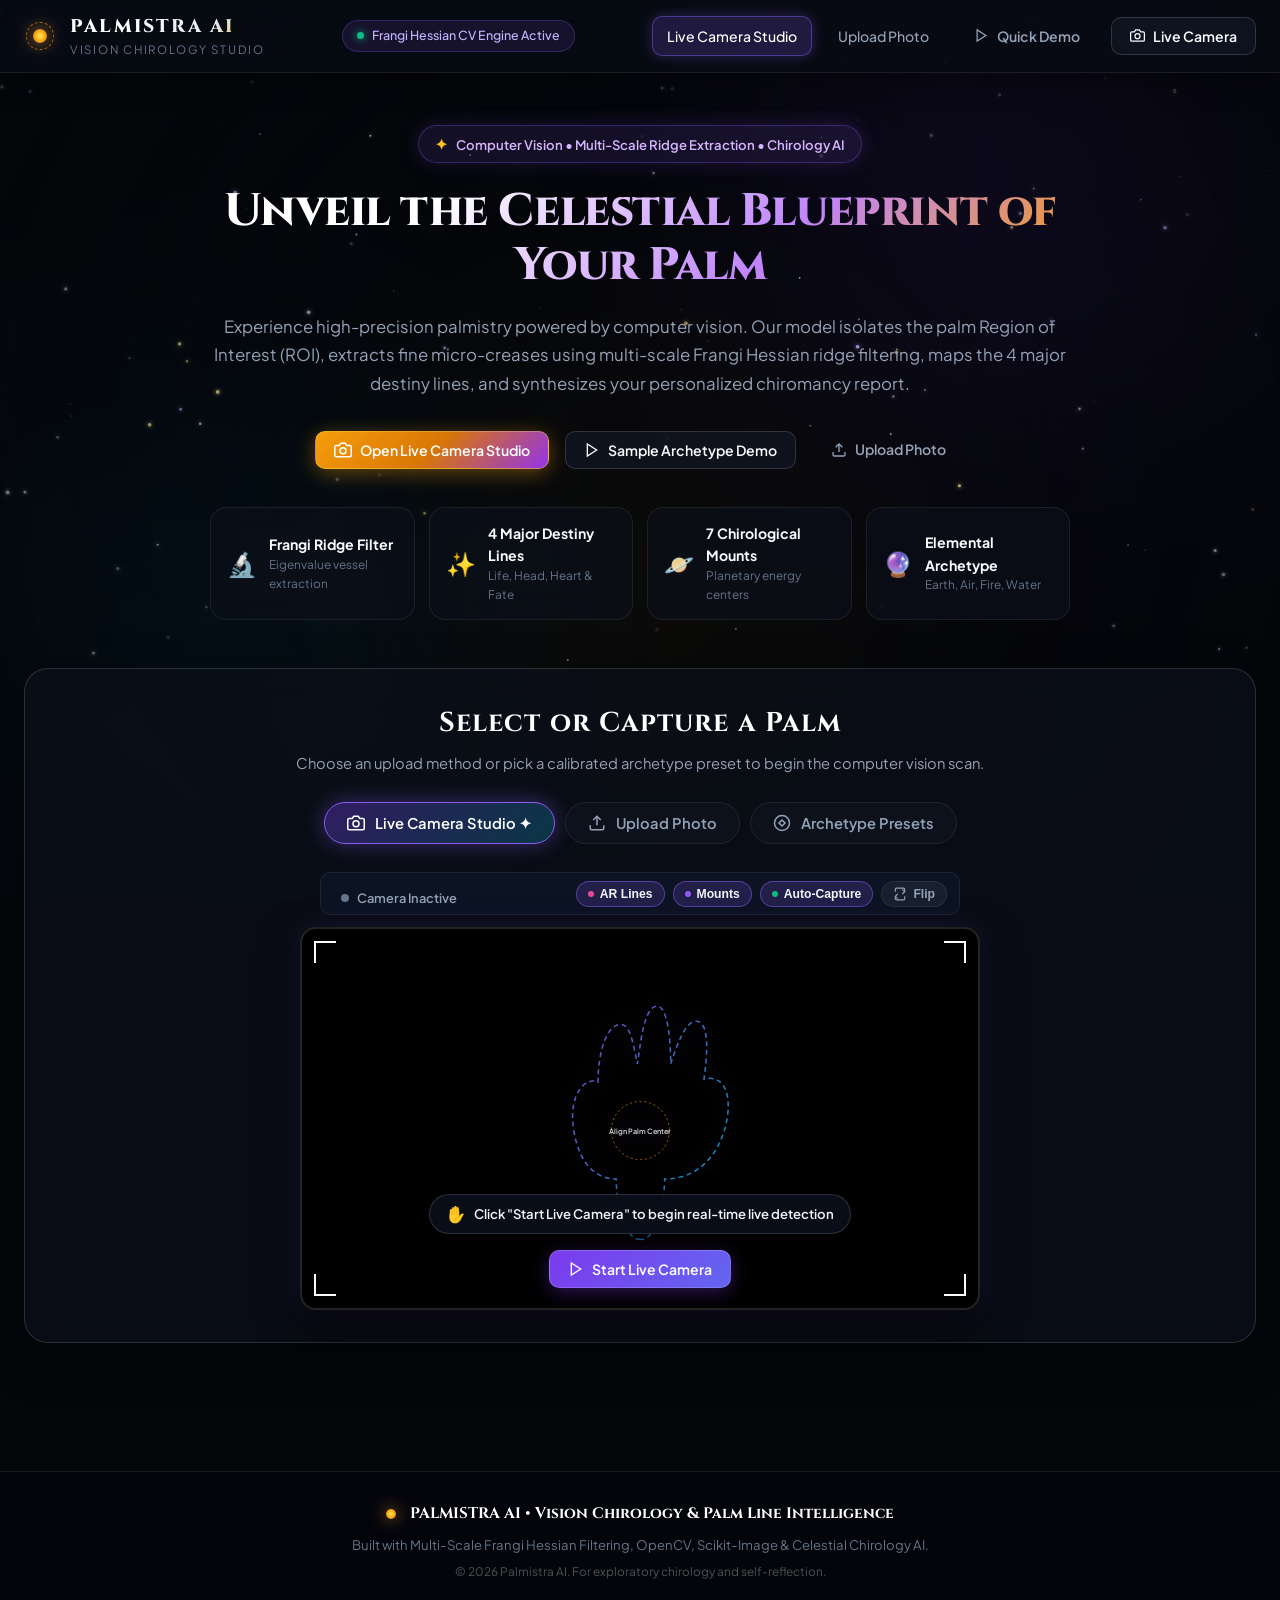
==== commit 58c31d2e: "dbug6" ====
--- a/frontend/index.html
+++ b/frontend/index.html
@@ -770,6 +770,9 @@
     </div>
   </footer>
 
+  <!-- Google MediaPipe Real-Time Hand Landmark Intelligence -->
+  <script src="https://cdn.jsdelivr.net/npm/@mediapipe/camera_utils/camera_utils.js" crossorigin="anonymous"></script>
+  <script src="https://cdn.jsdelivr.net/npm/@mediapipe/hands/hands.js" crossorigin="anonymous"></script>
   <script src="app.js"></script>
 </body>
 </html>
--- a/frontend/style.css
+++ b/frontend/style.css
@@ -772,14 +772,18 @@
 .camera-viewport-container {
   position: relative;
   width: 100%;
-  max-width: 640px;
-  height: 460px;
+  max-width: 680px;
+  aspect-ratio: 16 / 9;
+  min-height: 360px;
   margin: 0 auto;
   border-radius: var(--radius-md);
   overflow: hidden;
   background: #000000;
   border: 2px solid var(--border-glass);
   box-shadow: 0 16px 40px rgba(0, 0, 0, 0.6), 0 0 30px rgba(139, 92, 246, 0.15);
+  display: flex;
+  align-items: center;
+  justify-content: center;
 }
 
 #camera-feed {
